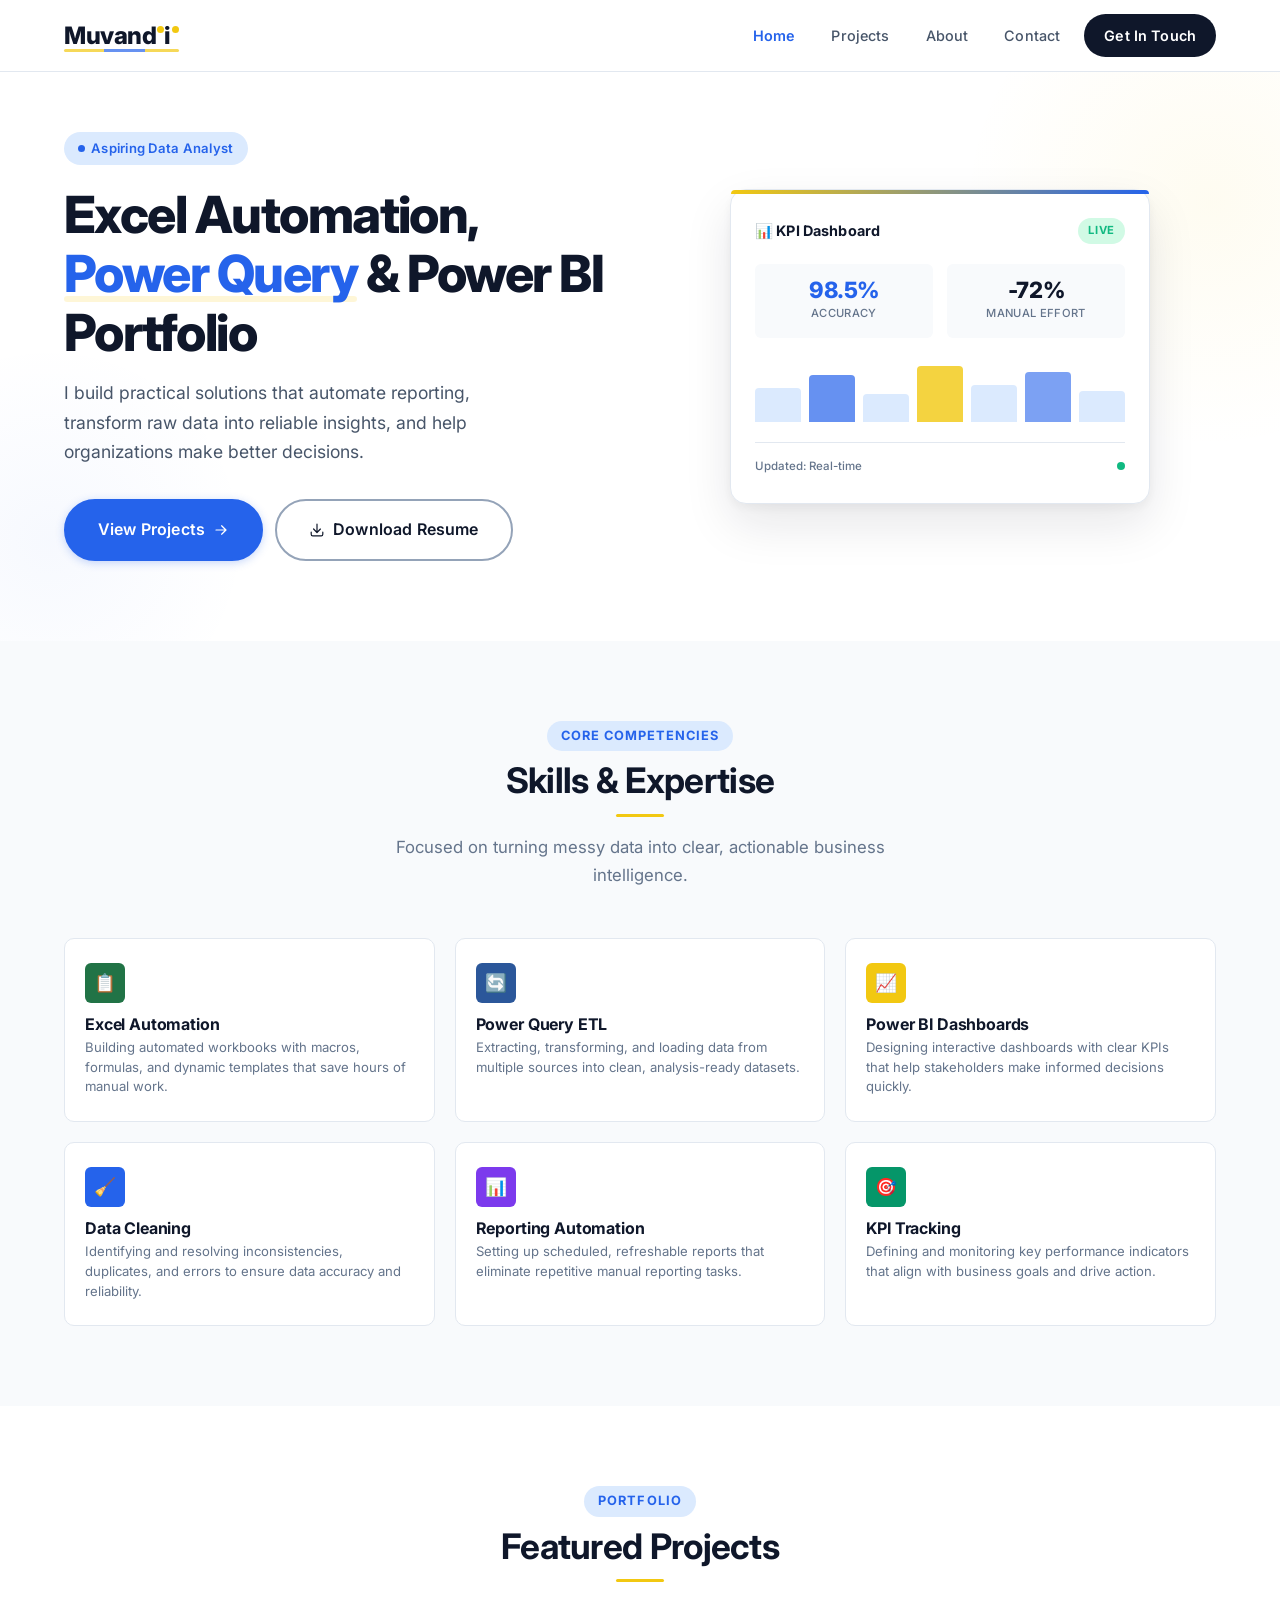
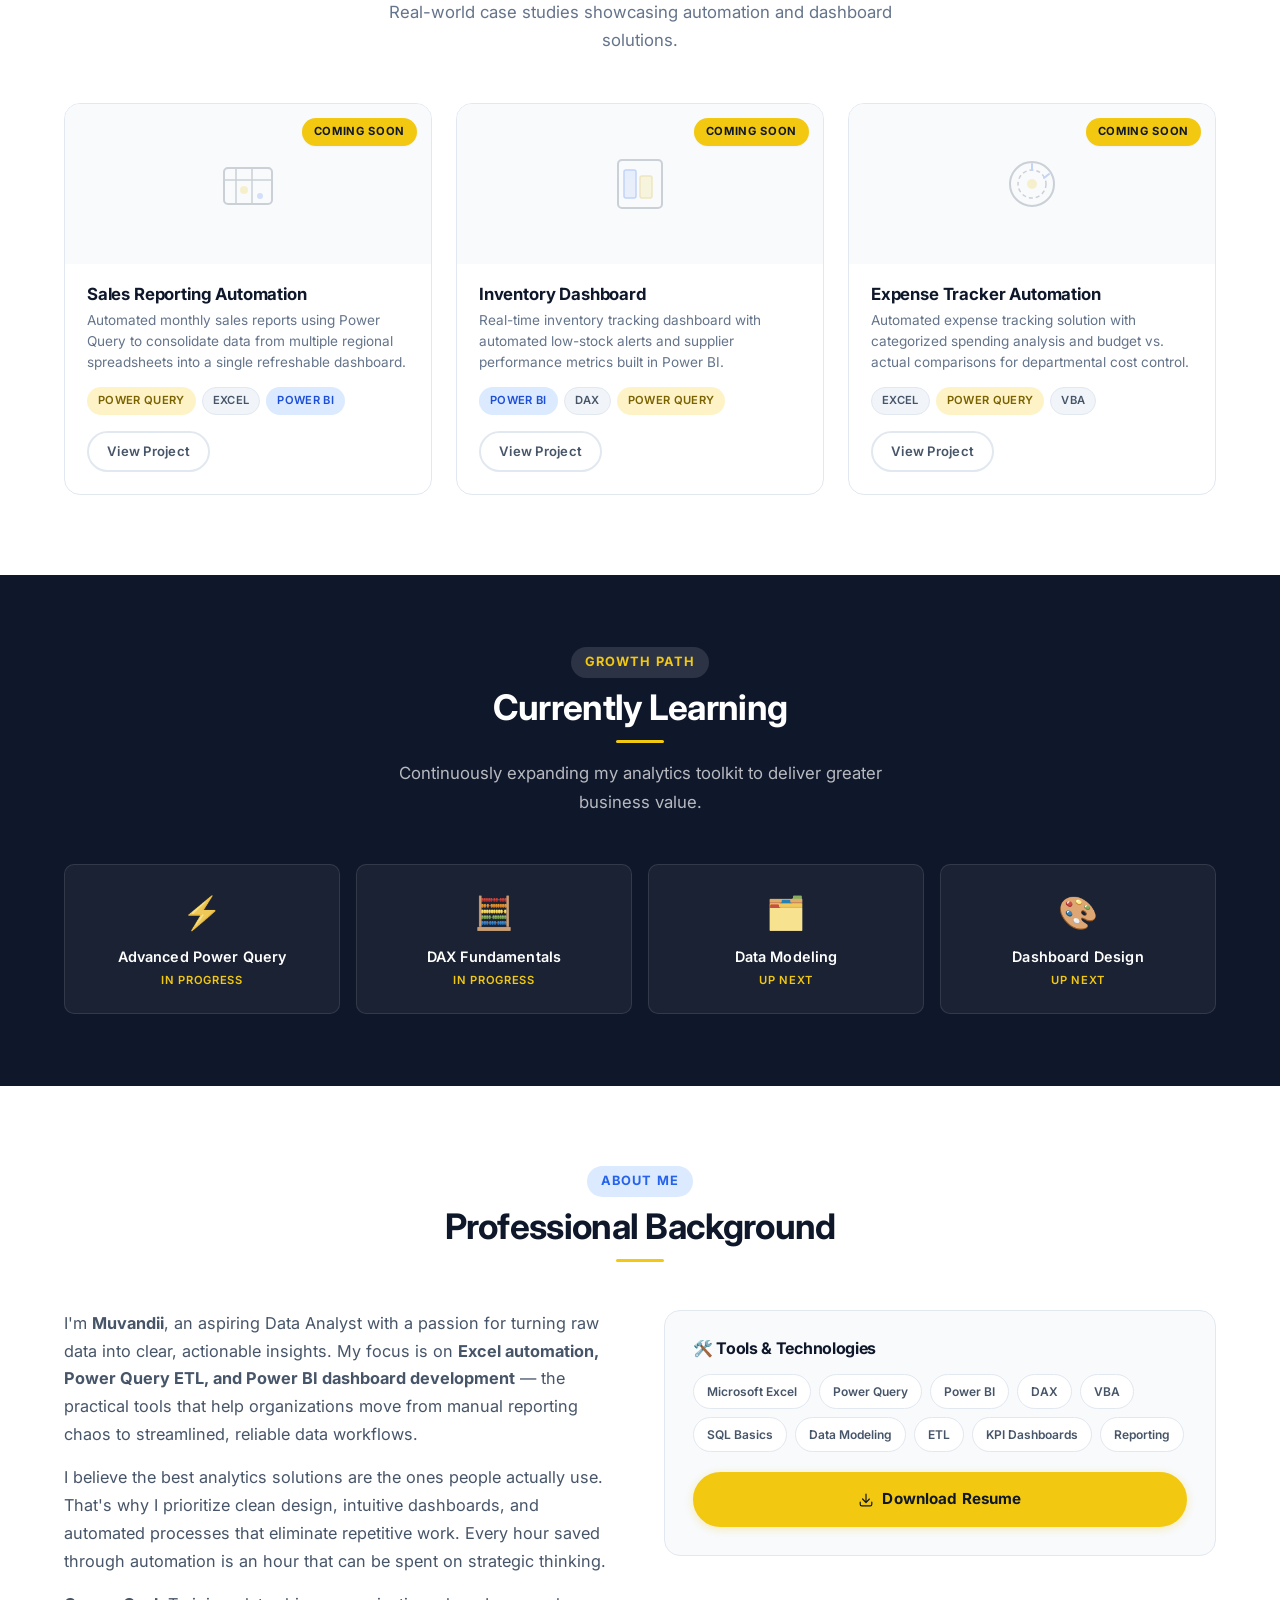
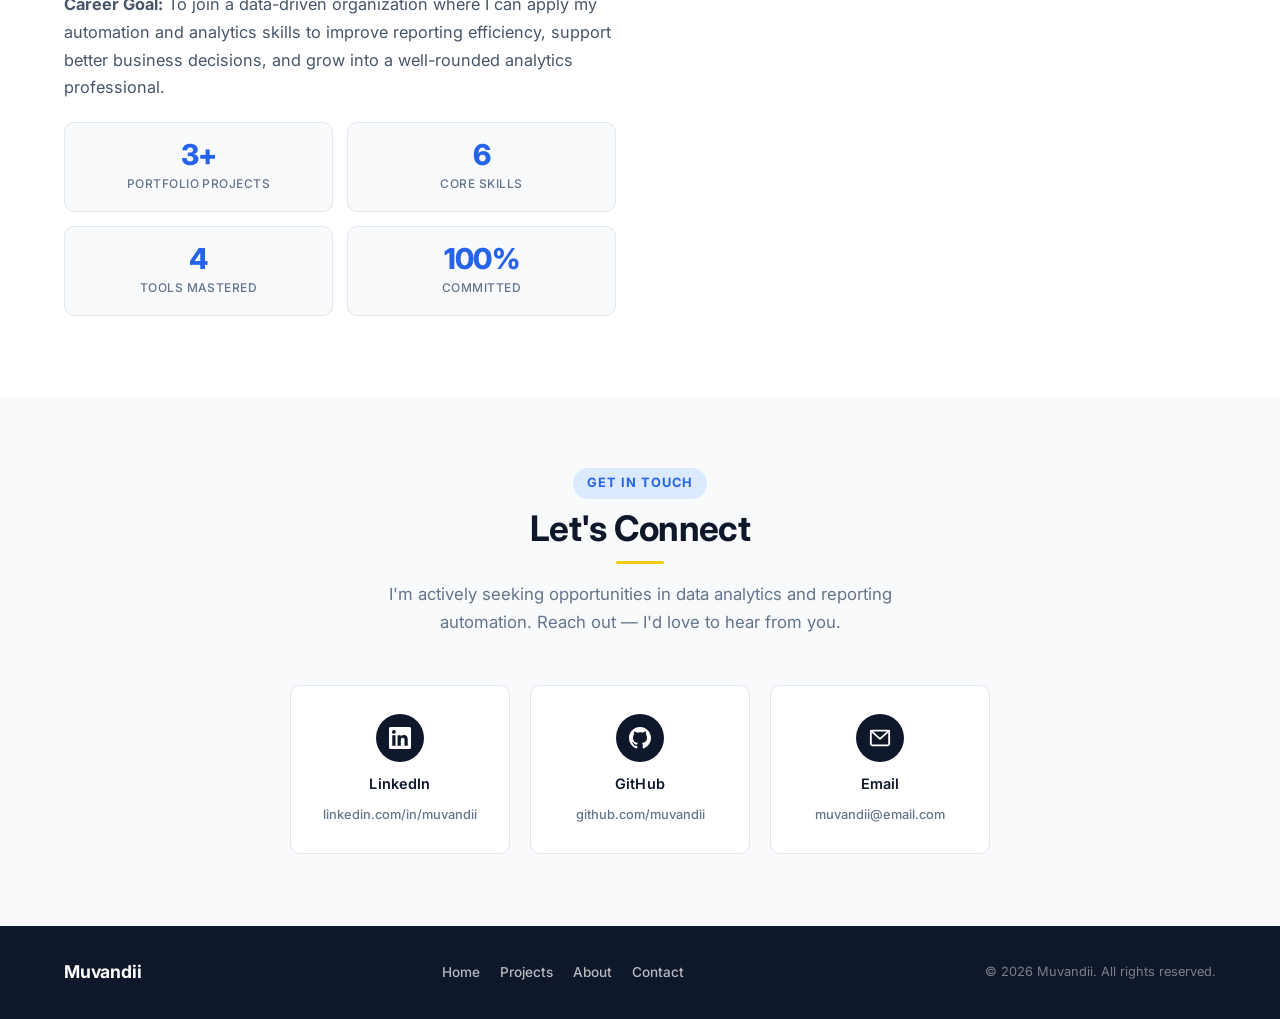
==== index.html @ 76c44e4d "first push" ====
<!DOCTYPE html>
<html lang="en">
<head>
    <meta charset="UTF-8">
    <meta name="viewport" content="width=device-width, initial-scale=1.0">
    <meta name="description" content="Muvandii — Data Analyst portfolio specializing in Excel Automation, Power Query ETL, and Power BI dashboards. Practical reporting and analytics solutions for business impact.">
    <meta name="keywords" content="Data Analyst, Excel Automation, Power Query, Power BI, Portfolio, Reporting Automation, ETL, Dashboards, Muvandii">
    <meta name="author" content="Muvandii">
    <meta name="robots" content="index, follow">
    <meta property="og:title" content="Muvandii — Data Analyst Portfolio">
    <meta property="og:description" content="Excel Automation, Power Query & Power BI portfolio. Practical solutions for reporting and data-driven decisions.">
    <meta property="og:type" content="website">
    <meta property="og:url" content="https://muvandii.github.io">
    <meta name="twitter:card" content="summary_large_image">
    <meta name="twitter:title" content="Muvandii — Data Analyst Portfolio">
    <meta name="twitter:description" content="Excel Automation, Power Query & Power BI portfolio. Practical solutions for reporting and data-driven decisions.">
    <title>Muvandii — Data Analyst Portfolio | Excel • Power Query • Power BI</title>

    <!-- Google Fonts: Inter -->
    <link rel="preconnect" href="https://fonts.googleapis.com">
    <link rel="preconnect" href="https://fonts.gstatic.com" crossorigin>
    <link href="https://fonts.googleapis.com/css2?family=Inter:wght@300;400;500;600;700;800;900&display=swap" rel="stylesheet">

    <style>
        /* ============================
             CSS CUSTOM PROPERTIES
             ============================ */
        :root {
            --color-navy: #0F172A;
            --color-navy-light: #1E293B;
            --color-navy-lighter: #334155;
            --color-gold: #F2C811;
            --color-gold-dark: #D4A90D;
            --color-gold-light: #FEF3C7;
            --color-blue: #2563EB;
            --color-blue-dark: #1D4ED8;
            --color-blue-light: #DBEAFE;
            --color-slate: #475569;
            --color-slate-light: #64748B;
            --color-slate-lighter: #94A3B8;
            --color-light-gray: #F8FAFC;
            --color-light-gray-border: #E2E8F0;
            --color-white: #FFFFFF;
            --color-off-white: #F1F5F9;
            --color-text-primary: #0F172A;
            --color-text-secondary: #475569;
            --color-text-tertiary: #64748B;
            --color-success: #10B981;
            --color-success-light: #D1FAE5;

            --font-primary: 'Inter', -apple-system, BlinkMacSystemFont, 'Segoe UI', Roboto, Oxygen, Ubuntu, sans-serif;
            --font-mono: 'SF Mono', 'Fira Code', 'Fira Mono', 'Roboto Mono', 'Consolas', monospace;

            --shadow-sm: 0 1px 2px rgba(15, 23, 42, 0.04);
            --shadow-md: 0 4px 12px rgba(15, 23, 42, 0.06), 0 1px 3px rgba(15, 23, 42, 0.04);
            --shadow-lg: 0 12px 32px rgba(15, 23, 42, 0.08), 0 2px 6px rgba(15, 23, 42, 0.03);
            --shadow-xl: 0 20px 48px rgba(15, 23, 42, 0.1), 0 4px 12px rgba(15, 23, 42, 0.05);

            --radius-sm: 6px;
            --radius-md: 10px;
            --radius-lg: 16px;
            --radius-xl: 20px;
            --radius-full: 9999px;

            --transition-fast: 150ms cubic-bezier(0.4, 0, 0.2, 1);
            --transition-smooth: 250ms cubic-bezier(0.4, 0, 0.2, 1);
            --transition-bounce: 350ms cubic-bezier(0.34, 1.56, 0.64, 1);

            --max-width: 1200px;
            --max-width-narrow: 900px;
            --nav-height: 72px;
        }

        /* ============================
             RESET & BASE
             ============================ */
        *,
        *::before,
        *::after {
            box-sizing: border-box;
            margin: 0;
            padding: 0;
        }

        html {
            scroll-behavior: smooth;
            -webkit-text-size-adjust: 100%;
            font-size: 16px;
            scroll-padding-top: var(--nav-height);
        }

        body {
            font-family: var(--font-primary);
            font-weight: 400;
            line-height: 1.6;
            color: var(--color-text-primary);
            background-color: var(--color-white);
            -webkit-font-smoothing: antialiased;
            -moz-osx-font-smoothing: grayscale;
            overflow-x: hidden;
            min-height: 100vh;
        }

        /* Skip link for accessibility */
        .skip-link {
            position: absolute;
            top: -100px;
            left: 16px;
            background: var(--color-navy);
            color: var(--color-white);
            padding: 10px 18px;
            border-radius: var(--radius-sm);
            z-index: 10000;
            font-weight: 600;
            font-size: 0.9rem;
            text-decoration: none;
            transition: top var(--transition-fast);
            letter-spacing: 0.01em;
        }

        .skip-link:focus {
            top: 12px;
            outline: 3px solid var(--color-gold);
            outline-offset: 3px;
        }

        /* ============================
             TYPOGRAPHY
             ============================ */
        h1,
        h2,
        h3,
        h4,
        h5,
        h6 {
            font-weight: 700;
            line-height: 1.2;
            color: var(--color-navy);
            letter-spacing: -0.02em;
        }

        h1 {
            font-size: clamp(2rem, 5vw, 3.2rem);
            font-weight: 800;
            letter-spacing: -0.03em;
        }
        h2 {
            font-size: clamp(1.5rem, 3.5vw, 2.2rem);
            font-weight: 700;
            letter-spacing: -0.02em;
        }
        h3 {
            font-size: clamp(1.15rem, 2.2vw, 1.5rem);
            font-weight: 600;
            letter-spacing: -0.01em;
        }
        h4 {
            font-size: 1.05rem;
            font-weight: 600;
        }

        p {
            color: var(--color-text-secondary);
            font-size: 1rem;
            line-height: 1.7;
            max-width: 65ch;
        }

        a {
            color: var(--color-blue);
            text-decoration: none;
            transition: color var(--transition-fast);
            font-weight: 500;
        }

        a:hover {
            color: var(--color-blue-dark);
        }

        a:focus-visible {
            outline: 2px solid var(--color-blue);
            outline-offset: 3px;
            border-radius: 3px;
        }

        ul {
            list-style: none;
            padding: 0;
        }

        img {
            max-width: 100%;
            height: auto;
            display: block;
        }

        /* ============================
             UTILITY CLASSES
             ============================ */
        .container {
            width: 100%;
            max-width: var(--max-width);
            margin: 0 auto;
            padding: 0 24px;
        }

        .container--narrow {
            max-width: var(--max-width-narrow);
        }

        .section {
            padding: 80px 0;
        }

        .section__header {
            text-align: center;
            margin-bottom: 48px;
        }

        .section__label {
            display: inline-block;
            font-size: 0.8rem;
            font-weight: 700;
            text-transform: uppercase;
            letter-spacing: 0.08em;
            color: var(--color-blue);
            margin-bottom: 8px;
            background: var(--color-blue-light);
            padding: 5px 14px;
            border-radius: var(--radius-full);
        }

        .section__title {
            margin-bottom: 12px;
        }

        .section__subtitle {
            color: var(--color-text-tertiary);
            font-size: 1.05rem;
            max-width: 550px;
            margin: 0 auto;
        }

        .divider {
            width: 48px;
            height: 3px;
            background: var(--color-gold);
            border-radius: var(--radius-full);
            margin: 0 auto 16px;
        }

        .divider--left {
            margin: 0 0 16px;
        }

        /* ============================
             BUTTONS
             ============================ */
        .btn {
            display: inline-flex;
            align-items: center;
            gap: 8px;
            padding: 13px 26px;
            font-family: var(--font-primary);
            font-size: 0.95rem;
            font-weight: 600;
            border-radius: var(--radius-full);
            cursor: pointer;
            transition: all var(--transition-smooth);
            text-decoration: none;
            letter-spacing: 0.01em;
            white-space: nowrap;
            border: 2px solid transparent;
            position: relative;
            overflow: hidden;
        }

        .btn--primary {
            background: var(--color-blue);
            color: var(--color-white);
            border-color: var(--color-blue);
            box-shadow: 0 2px 8px rgba(37, 99, 235, 0.25);
        }

        .btn--primary:hover {
            background: var(--color-blue-dark);
            border-color: var(--color-blue-dark);
            color: var(--color-white);
            box-shadow: 0 6px 20px rgba(37, 99, 235, 0.35);
            transform: translateY(-1px);
        }

        .btn--secondary {
            background: transparent;
            color: var(--color-navy);
            border-color: var(--color-slate-lighter);
        }

        .btn--secondary:hover {
            border-color: var(--color-navy);
            color: var(--color-navy);
            background: var(--color-light-gray);
            transform: translateY(-1px);
        }

        .btn--gold {
            background: var(--color-gold);
            color: var(--color-navy);
            border-color: var(--color-gold);
            font-weight: 700;
            box-shadow: 0 2px 8px rgba(242, 200, 17, 0.3);
        }

        .btn--gold:hover {
            background: var(--color-gold-dark);
            border-color: var(--color-gold-dark);
            color: var(--color-navy);
            box-shadow: 0 6px 20px rgba(242, 200, 17, 0.45);
            transform: translateY(-1px);
        }

        .btn--sm {
            padding: 9px 18px;
            font-size: 0.85rem;
        }

        .btn--lg {
            padding: 16px 32px;
            font-size: 1rem;
        }

        .btn__icon {
            width: 16px;
            height: 16px;
            flex-shrink: 0;
        }

        /* ============================
             HEADER / NAVIGATION
             ============================ */
        .header {
            position: sticky;
            top: 0;
            z-index: 1000;
            background: rgba(255, 255, 255, 0.92);
            backdrop-filter: blur(16px);
            -webkit-backdrop-filter: blur(16px);
            border-bottom: 1px solid var(--color-light-gray-border);
            height: var(--nav-height);
            transition: box-shadow var(--transition-smooth);
        }

        .header--scrolled {
            box-shadow: var(--shadow-md);
        }

        .header__inner {
            display: flex;
            align-items: center;
            justify-content: space-between;
            height: 100%;
            max-width: var(--max-width);
            margin: 0 auto;
            padding: 0 24px;
        }

        /* Logo */
        .logo {
            display: flex;
            align-items: center;
            gap: 10px;
            text-decoration: none;
            flex-shrink: 0;
            position: relative;
        }

        .logo__text {
            font-family: var(--font-primary);
            font-weight: 800;
            font-size: 1.5rem;
            letter-spacing: -0.02em;
            color: var(--color-navy);
            position: relative;
            display: inline-block;
            line-height: 1;
            transition: color var(--transition-fast);
        }

        .logo__accent-dot {
            display: inline-block;
            width: 7px;
            height: 7px;
            background: var(--color-gold);
            border-radius: 50%;
            position: relative;
            top: -0.45em;
            margin-left: 1px;
            animation: logoDotPulse 3s ease-in-out infinite;
        }

        .logo__accent-dot:nth-child(2) {
            animation-delay: 0.6s;
        }

        @keyframes logoDotPulse {
            0%,
            100% {
                transform: scale(1);
                opacity: 0.85;
            }
            50% {
                transform: scale(1.5);
                opacity: 1;
            }
        }

        .logo__underline {
            position: absolute;
            bottom: -4px;
            left: 0;
            width: 100%;
            height: 2.5px;
            background: linear-gradient(90deg, var(--color-gold) 0%, var(--color-gold) 35%, var(--color-blue) 35%, var(--color-blue) 70%, var(--color-gold) 70%, var(--color-gold) 100%);
            border-radius: var(--radius-full);
            opacity: 0.7;
        }

        .logo:hover .logo__text {
            color: var(--color-navy-light);
        }

        .logo:hover .logo__underline {
            opacity: 1;
        }

        /* Navigation */
        .nav__list {
            display: flex;
            align-items: center;
            gap: 4px;
        }

        .nav__link {
            display: inline-block;
            padding: 8px 16px;
            font-weight: 500;
            font-size: 0.9rem;
            color: var(--color-text-secondary);
            text-decoration: none;
            border-radius: var(--radius-full);
            transition: all var(--transition-fast);
            letter-spacing: 0.01em;
            position: relative;
        }

        .nav__link:hover {
            color: var(--color-navy);
            background: var(--color-off-white);
        }

        .nav__link--active {
            color: var(--color-blue);
            font-weight: 600;
        }

        .nav__link--cta {
            background: var(--color-navy);
            color: var(--color-white) !important;
            padding: 10px 20px;
            font-weight: 600;
            margin-left: 4px;
        }

        .nav__link--cta:hover {
            background: var(--color-navy-light);
            color: var(--color-white) !important;
        }

        /* Hamburger */
        .nav__toggle {
            display: none;
            background: none;
            border: none;
            cursor: pointer;
            padding: 8px;
            z-index: 1001;
            border-radius: var(--radius-sm);
            transition: background var(--transition-fast);
        }

        .nav__toggle:hover {
            background: var(--color-off-white);
        }

        .nav__toggle:focus-visible {
            outline: 2px solid var(--color-blue);
            outline-offset: 3px;
        }

        .nav__toggle-bar {
            display: block;
            width: 24px;
            height: 2.5px;
            background: var(--color-navy);
            border-radius: 4px;
            transition: all var(--transition-smooth);
            margin: 5px 0;
        }

        .nav__toggle--open .nav__toggle-bar:nth-child(1) {
            transform: translateY(7.5px) rotate(45deg);
        }
        .nav__toggle--open .nav__toggle-bar:nth-child(2) {
            opacity: 0;
            transform: scaleX(0);
        }
        .nav__toggle--open .nav__toggle-bar:nth-child(3) {
            transform: translateY(-7.5px) rotate(-45deg);
        }

        /* ============================
             HERO SECTION
             ============================ */
        .hero {
            padding: 60px 0 80px;
            background: var(--color-white);
            position: relative;
            overflow: hidden;
        }

        .hero::before {
            content: '';
            position: absolute;
            top: -120px;
            right: -180px;
            width: 500px;
            height: 500px;
            background: radial-gradient(circle, rgba(242, 200, 17, 0.06) 0%, transparent 70%);
            border-radius: 50%;
            pointer-events: none;
        }

        .hero::after {
            content: '';
            position: absolute;
            bottom: -100px;
            left: -150px;
            width: 400px;
            height: 400px;
            background: radial-gradient(circle, rgba(37, 99, 235, 0.04) 0%, transparent 70%);
            border-radius: 50%;
            pointer-events: none;
        }

        .hero__inner {
            display: grid;
            grid-template-columns: 1fr 1fr;
            gap: 48px;
            align-items: center;
            position: relative;
            z-index: 1;
        }

        .hero__content {
            max-width: 580px;
        }

        .hero__badge {
            display: inline-flex;
            align-items: center;
            gap: 6px;
            background: var(--color-blue-light);
            color: var(--color-blue);
            font-weight: 600;
            font-size: 0.82rem;
            padding: 6px 14px;
            border-radius: var(--radius-full);
            margin-bottom: 20px;
            letter-spacing: 0.02em;
        }

        .hero__badge-dot {
            width: 7px;
            height: 7px;
            background: var(--color-blue);
            border-radius: 50%;
            animation: logoDotPulse 2.5s ease-in-out infinite;
        }

        .hero__title {
            margin-bottom: 16px;
            color: var(--color-navy);
            font-size: clamp(2rem, 5vw, 3.2rem);
            line-height: 1.15;
        }

        .hero__title-accent {
            color: var(--color-blue);
            position: relative;
        }

        .hero__title-accent::after {
            content: '';
            position: absolute;
            bottom: 2px;
            left: 0;
            width: 100%;
            height: 6px;
            background: var(--color-gold-light);
            border-radius: 3px;
            z-index: -1;
            opacity: 0.7;
        }

        .hero__subtitle {
            font-size: 1.1rem;
            color: var(--color-text-secondary);
            margin-bottom: 32px;
            line-height: 1.7;
            max-width: 480px;
        }

        .hero__actions {
            display: flex;
            flex-wrap: wrap;
            gap: 12px;
        }

        /* Hero visual */
        .hero__visual {
            display: flex;
            align-items: center;
            justify-content: center;
            position: relative;
        }

        .hero__dashboard-card {
            background: var(--color-white);
            border: 1px solid var(--color-light-gray-border);
            border-radius: var(--radius-lg);
            padding: 28px 24px;
            box-shadow: var(--shadow-xl);
            width: 100%;
            max-width: 420px;
            position: relative;
        }

        .hero__dashboard-card::before {
            content: '';
            position: absolute;
            top: 0;
            left: 0;
            right: 0;
            height: 4px;
            background: linear-gradient(90deg, var(--color-gold), var(--color-blue));
            border-radius: var(--radius-lg) var(--radius-lg) 0 0;
        }

        .dashboard-card__header {
            display: flex;
            justify-content: space-between;
            align-items: center;
            margin-bottom: 20px;
        }

        .dashboard-card__title {
            font-weight: 700;
            font-size: 0.9rem;
            color: var(--color-navy);
            letter-spacing: 0.01em;
        }

        .dashboard-card__badge {
            font-size: 0.7rem;
            font-weight: 700;
            text-transform: uppercase;
            letter-spacing: 0.06em;
            background: var(--color-success-light);
            color: var(--color-success);
            padding: 4px 10px;
            border-radius: var(--radius-full);
        }

        .dashboard-card__kpis {
            display: grid;
            grid-template-columns: 1fr 1fr;
            gap: 14px;
            margin-bottom: 18px;
        }

        .kpi-mini {
            background: var(--color-light-gray);
            border-radius: var(--radius-sm);
            padding: 14px;
            text-align: center;
            border: 1px solid transparent;
            transition: border-color var(--transition-fast);
        }

        .kpi-mini:hover {
            border-color: var(--color-light-gray-border);
        }

        .kpi-mini__value {
            font-size: 1.4rem;
            font-weight: 800;
            color: var(--color-navy);
            letter-spacing: -0.02em;
            line-height: 1;
        }
        .kpi-mini__label {
            font-size: 0.7rem;
            color: var(--color-text-tertiary);
            font-weight: 500;
            margin-top: 4px;
            letter-spacing: 0.03em;
            text-transform: uppercase;
        }
        .kpi-mini--highlight .kpi-mini__value {
            color: var(--color-blue);
        }

        .dashboard-card__chart-placeholder {
            display: flex;
            align-items: flex-end;
            gap: 8px;
            height: 70px;
            padding: 4px 0;
        }

        .mini-bar {
            flex: 1;
            background: var(--color-blue-light);
            border-radius: 4px 4px 0 0;
            transition: all var(--transition-smooth);
            position: relative;
            min-width: 12px;
        }

        .mini-bar:nth-child(1) {
            height: 55%;
        }
        .mini-bar:nth-child(2) {
            height: 75%;
            background: var(--color-blue);
            opacity: 0.7;
        }
        .mini-bar:nth-child(3) {
            height: 45%;
        }
        .mini-bar:nth-child(4) {
            height: 90%;
            background: var(--color-gold);
            opacity: 0.8;
        }
        .mini-bar:nth-child(5) {
            height: 60%;
        }
        .mini-bar:nth-child(6) {
            height: 80%;
            background: var(--color-blue);
            opacity: 0.6;
        }
        .mini-bar:nth-child(7) {
            height: 50%;
        }

        .dashboard-card__footer {
            display: flex;
            justify-content: space-between;
            align-items: center;
            margin-top: 16px;
            padding-top: 14px;
            border-top: 1px solid var(--color-light-gray-border);
        }

        .dashboard-card__updated {
            font-size: 0.72rem;
            color: var(--color-text-tertiary);
            font-weight: 500;
        }

        .dashboard-card__dot {
            width: 8px;
            height: 8px;
            background: var(--color-success);
            border-radius: 50%;
            animation: logoDotPulse 3s ease-in-out infinite;
        }

        /* ============================
             SKILLS SECTION
             ============================ */
        .skills {
            background: var(--color-light-gray);
            padding: 80px 0;
        }

        .skills__grid {
            display: grid;
            grid-template-columns: repeat(3, 1fr);
            gap: 20px;
        }

        .skill-card {
            background: var(--color-white);
            border: 1px solid var(--color-light-gray-border);
            border-radius: var(--radius-md);
            padding: 24px 20px;
            transition: all var(--transition-smooth);
            position: relative;
            overflow: hidden;
            cursor: default;
        }

        .skill-card::before {
            content: '';
            position: absolute;
            top: 0;
            left: 0;
            width: 3px;
            height: 100%;
            background: var(--color-gold);
            border-radius: 0 3px 3px 0;
            transform: scaleY(0);
            transform-origin: top;
            transition: transform var(--transition-smooth);
        }

        .skill-card:hover {
            box-shadow: var(--shadow-lg);
            border-color: transparent;
            transform: translateY(-2px);
        }

        .skill-card:hover::before {
            transform: scaleY(1);
        }

        .skill-card__icon {
            width: 40px;
            height: 40px;
            border-radius: var(--radius-sm);
            display: flex;
            align-items: center;
            justify-content: center;
            margin-bottom: 12px;
            font-weight: 700;
            font-size: 1.1rem;
            color: var(--color-white);
            flex-shrink: 0;
        }

        .skill-card__icon--excel {
            background: #217346;
        }
        .skill-card__icon--powerquery {
            background: #2B579A;
        }
        .skill-card__icon--powerbi {
            background: #F2C811;
            color: #0F172A;
        }
        .skill-card__icon--cleaning {
            background: #2563EB;
        }
        .skill-card__icon--reporting {
            background: #7C3AED;
        }
        .skill-card__icon--kpi {
            background: #059669;
        }

        .skill-card__title {
            font-weight: 700;
            font-size: 1rem;
            color: var(--color-navy);
            margin-bottom: 4px;
            letter-spacing: -0.01em;
        }

        .skill-card__desc {
            font-size: 0.82rem;
            color: var(--color-text-tertiary);
            line-height: 1.5;
        }

        /* ============================
             PROJECTS SECTION
             ============================ */
        .projects {
            padding: 80px 0;
            background: var(--color-white);
        }

        .projects__grid {
            display: grid;
            grid-template-columns: repeat(3, 1fr);
            gap: 24px;
        }

        .project-card {
            background: var(--color-white);
            border: 1px solid var(--color-light-gray-border);
            border-radius: var(--radius-lg);
            overflow: hidden;
            transition: all var(--transition-smooth);
            display: flex;
            flex-direction: column;
            position: relative;
        }

        .project-card:hover {
            box-shadow: var(--shadow-lg);
            border-color: transparent;
            transform: translateY(-3px);
        }

        .project-card__image-area {
            background: var(--color-light-gray);
            height: 160px;
            display: flex;
            align-items: center;
            justify-content: center;
            position: relative;
            overflow: hidden;
        }

        .project-card__placeholder-icon {
            opacity: 0.25;
            transition: opacity var(--transition-smooth);
        }

        .project-card:hover .project-card__placeholder-icon {
            opacity: 0.4;
        }

        .project-card__coming-soon-badge {
            position: absolute;
            top: 14px;
            right: 14px;
            background: var(--color-gold);
            color: var(--color-navy);
            font-weight: 700;
            font-size: 0.7rem;
            text-transform: uppercase;
            letter-spacing: 0.06em;
            padding: 5px 12px;
            border-radius: var(--radius-full);
            box-shadow: var(--shadow-sm);
        }

        .project-card__body {
            padding: 20px 22px 22px;
            flex: 1;
            display: flex;
            flex-direction: column;
        }

        .project-card__title {
            font-weight: 700;
            font-size: 1.05rem;
            color: var(--color-navy);
            margin-bottom: 6px;
            letter-spacing: -0.01em;
        }

        .project-card__summary {
            font-size: 0.85rem;
            color: var(--color-text-tertiary);
            line-height: 1.55;
            margin-bottom: 14px;
            flex: 1;
        }

        .project-card__tools {
            display: flex;
            flex-wrap: wrap;
            gap: 6px;
            margin-bottom: 16px;
        }

        .tool-tag {
            display: inline-block;
            font-size: 0.7rem;
            font-weight: 600;
            letter-spacing: 0.03em;
            text-transform: uppercase;
            padding: 4px 10px;
            border-radius: var(--radius-full);
            background: var(--color-off-white);
            color: var(--color-text-secondary);
            border: 1px solid var(--color-light-gray-border);
        }

        .tool-tag--gold {
            background: var(--color-gold-light);
            color: #7A6200;
            border-color: transparent;
        }

        .tool-tag--blue {
            background: var(--color-blue-light);
            color: var(--color-blue-dark);
            border-color: transparent;
        }

        .project-card__btn {
            align-self: flex-start;
            font-size: 0.82rem;
            font-weight: 600;
            padding: 8px 18px;
            border-radius: var(--radius-full);
            background: transparent;
            border: 2px solid var(--color-light-gray-border);
            color: var(--color-text-secondary);
            cursor: pointer;
            transition: all var(--transition-fast);
            text-decoration: none;
            font-family: var(--font-primary);
            letter-spacing: 0.02em;
        }

        .project-card__btn:hover {
            border-color: var(--color-blue);
            color: var(--color-blue);
            background: var(--color-blue-light);
        }

        /* ============================
             LEARNING JOURNEY SECTION
             ============================ */
        .learning {
            background: var(--color-navy);
            padding: 72px 0;
            color: var(--color-white);
        }

        .learning .section__label {
            background: rgba(255, 255, 255, 0.12);
            color: var(--color-gold);
        }

        .learning .section__title {
            color: var(--color-white);
        }
        .learning .section__subtitle {
            color: rgba(255, 255, 255, 0.7);
        }
        .learning .divider {
            background: var(--color-gold);
        }

        .learning__grid {
            display: grid;
            grid-template-columns: repeat(4, 1fr);
            gap: 16px;
            margin-top: 32px;
        }

        .learning-card {
            background: rgba(255, 255, 255, 0.05);
            border: 1px solid rgba(255, 255, 255, 0.1);
            border-radius: var(--radius-md);
            padding: 22px 18px;
            text-align: center;
            transition: all var(--transition-smooth);
            cursor: default;
        }

        .learning-card:hover {
            background: rgba(255, 255, 255, 0.09);
            border-color: rgba(255, 255, 255, 0.25);
            transform: translateY(-2px);
        }

        .learning-card__icon {
            font-size: 2rem;
            margin-bottom: 10px;
            display: block;
            filter: grayscale(0.3);
            transition: filter var(--transition-smooth);
        }
        .learning-card:hover .learning-card__icon {
            filter: grayscale(0);
        }

        .learning-card__title {
            font-weight: 600;
            font-size: 0.9rem;
            color: var(--color-white);
            letter-spacing: 0.01em;
        }

        .learning-card__status {
            font-size: 0.7rem;
            color: var(--color-gold);
            font-weight: 600;
            text-transform: uppercase;
            letter-spacing: 0.06em;
            margin-top: 6px;
        }

        /* ============================
             ABOUT SECTION
             ============================ */
        .about {
            padding: 80px 0;
            background: var(--color-white);
        }

        .about__inner {
            display: grid;
            grid-template-columns: 1fr 1fr;
            gap: 48px;
            align-items: start;
        }

        .about__bio p {
            margin-bottom: 16px;
            font-size: 1.02rem;
        }

        .about__bio p:last-child {
            margin-bottom: 0;
        }

        .about__highlights {
            display: grid;
            grid-template-columns: 1fr 1fr;
            gap: 14px;
            margin-top: 20px;
        }

        .highlight-stat {
            background: var(--color-light-gray);
            border-radius: var(--radius-md);
            padding: 18px 16px;
            text-align: center;
            border: 1px solid var(--color-light-gray-border);
            transition: all var(--transition-smooth);
        }

        .highlight-stat:hover {
            border-color: var(--color-slate-lighter);
            box-shadow: var(--shadow-sm);
        }

        .highlight-stat__number {
            font-size: 1.8rem;
            font-weight: 800;
            color: var(--color-blue);
            letter-spacing: -0.02em;
            line-height: 1;
        }
        .highlight-stat__label {
            font-size: 0.75rem;
            color: var(--color-text-tertiary);
            font-weight: 500;
            margin-top: 4px;
            text-transform: uppercase;
            letter-spacing: 0.04em;
        }

        .about__sidebar {
            background: var(--color-light-gray);
            border-radius: var(--radius-lg);
            padding: 28px;
            border: 1px solid var(--color-light-gray-border);
            position: sticky;
            top: calc(var(--nav-height) + 24px);
        }

        .about__sidebar-title {
            font-weight: 700;
            font-size: 1rem;
            margin-bottom: 16px;
            color: var(--color-navy);
        }

        .about__tool-list {
            display: flex;
            flex-wrap: wrap;
            gap: 8px;
            margin-bottom: 20px;
        }

        .about__tool-tag {
            display: inline-block;
            font-size: 0.75rem;
            font-weight: 600;
            padding: 7px 13px;
            background: var(--color-white);
            border: 1px solid var(--color-light-gray-border);
            border-radius: var(--radius-full);
            color: var(--color-text-secondary);
            transition: all var(--transition-fast);
        }

        .about__tool-tag:hover {
            border-color: var(--color-blue);
            color: var(--color-blue);
            background: var(--color-blue-light);
        }

        .about__resume-btn {
            width: 100%;
            justify-content: center;
            text-align: center;
        }

        /* ============================
             CONTACT SECTION
             ============================ */
        .contact {
            padding: 72px 0;
            background: var(--color-light-gray);
            text-align: center;
        }

        .contact__cards {
            display: grid;
            grid-template-columns: repeat(3, 1fr);
            gap: 20px;
            margin-top: 36px;
            max-width: 700px;
            margin-left: auto;
            margin-right: auto;
        }

        .contact-card {
            background: var(--color-white);
            border: 1px solid var(--color-light-gray-border);
            border-radius: var(--radius-md);
            padding: 28px 20px;
            text-decoration: none;
            transition: all var(--transition-smooth);
            display: flex;
            flex-direction: column;
            align-items: center;
            gap: 10px;
            color: var(--color-text-primary);
        }

        .contact-card:hover {
            box-shadow: var(--shadow-lg);
            border-color: transparent;
            transform: translateY(-3px);
            color: var(--color-navy);
        }

        .contact-card__icon {
            width: 48px;
            height: 48px;
            border-radius: 50%;
            display: flex;
            align-items: center;
            justify-content: center;
            background: var(--color-navy);
            color: var(--color-white);
            transition: all var(--transition-smooth);
            flex-shrink: 0;
        }

        .contact-card--linkedin:hover .contact-card__icon {
            background: #0A66C2;
        }
        .contact-card--github:hover .contact-card__icon {
            background: #24292E;
        }
        .contact-card--email:hover .contact-card__icon {
            background: var(--color-blue);
        }

        .contact-card__label {
            font-weight: 600;
            font-size: 0.9rem;
            letter-spacing: 0.01em;
        }

        .contact-card__value {
            font-size: 0.8rem;
            color: var(--color-text-tertiary);
            word-break: break-all;
        }

        /* ============================
             FOOTER
             ============================ */
        .footer {
            background: var(--color-navy);
            color: rgba(255, 255, 255, 0.7);
            padding: 32px 0;
            font-size: 0.85rem;
        }

        .footer__inner {
            display: flex;
            align-items: center;
            justify-content: space-between;
            flex-wrap: wrap;
            gap: 16px;
            max-width: var(--max-width);
            margin: 0 auto;
            padding: 0 24px;
        }

        .footer__logo-text {
            font-weight: 700;
            font-size: 1.1rem;
            color: var(--color-white);
            letter-spacing: -0.01em;
        }

        .footer__links {
            display: flex;
            gap: 20px;
            align-items: center;
        }

        .footer__link {
            color: rgba(255, 255, 255, 0.7);
            text-decoration: none;
            font-weight: 500;
            transition: color var(--transition-fast);
            font-size: 0.85rem;
        }

        .footer__link:hover {
            color: var(--color-gold);
        }

        .footer__copyright {
            color: rgba(255, 255, 255, 0.45);
            font-size: 0.8rem;
        }

        /* ============================
             BACK TO TOP
             ============================ */
        .back-to-top {
            position: fixed;
            bottom: 28px;
            right: 28px;
            width: 44px;
            height: 44px;
            border-radius: 50%;
            background: var(--color-navy);
            color: var(--color-white);
            border: none;
            cursor: pointer;
            display: flex;
            align-items: center;
            justify-content: center;
            box-shadow: var(--shadow-lg);
            opacity: 0;
            transform: translateY(20px);
            pointer-events: none;
            transition: all var(--transition-smooth);
            z-index: 999;
            font-size: 1.2rem;
        }

        .back-to-top--visible {
            opacity: 1;
            transform: translateY(0);
            pointer-events: auto;
        }

        .back-to-top:hover {
            background: var(--color-blue);
            transform: translateY(-3px);
            box-shadow: var(--shadow-xl);
        }

        .back-to-top:focus-visible {
            outline: 3px solid var(--color-gold);
            outline-offset: 3px;
        }

        /* ============================
             RESPONSIVE STYLES
             ============================ */

        /* Tablet */
        @media (max-width: 1024px) {
            .hero__inner {
                grid-template-columns: 1fr;
                gap: 36px;
                text-align: center;
            }
            .hero__content {
                max-width: 100%;
                order: 1;
            }
            .hero__subtitle {
                max-width: 100%;
                margin-left: auto;
                margin-right: auto;
            }
            .hero__actions {
                justify-content: center;
            }
            .hero__visual {
                order: 2;
                max-width: 380px;
                margin: 0 auto;
            }
            .hero__dashboard-card {
                max-width: 100%;
            }

            .skills__grid {
                grid-template-columns: repeat(2, 1fr);
            }
            .projects__grid {
                grid-template-columns: repeat(2, 1fr);
            }
            .learning__grid {
                grid-template-columns: repeat(2, 1fr);
            }
            .about__inner {
                grid-template-columns: 1fr;
                gap: 32px;
            }
            .about__sidebar {
                position: static;
            }
            .contact__cards {
                grid-template-columns: repeat(3, 1fr);
                gap: 14px;
            }
        }

        /* Mobile */
        @media (max-width: 768px) {
            .header__inner {
                padding: 0 16px;
            }

            .nav__list {
                position: fixed;
                top: 0;
                right: -100%;
                width: 280px;
                height: 100vh;
                background: var(--color-white);
                flex-direction: column;
                align-items: flex-start;
                padding: 90px 28px 40px;
                gap: 6px;
                box-shadow: var(--shadow-xl);
                transition: right var(--transition-smooth);
                z-index: 1000;
                border-left: 1px solid var(--color-light-gray-border);
            }

            .nav__list--open {
                right: 0;
            }

            .nav__link {
                font-size: 1rem;
                padding: 12px 16px;
                width: 100%;
                border-radius: var(--radius-sm);
            }

            .nav__link--cta {
                margin-left: 0;
                text-align: center;
                margin-top: 8px;
            }

            .nav__toggle {
                display: block;
            }

            /* Mobile overlay */
            .nav__overlay {
                position: fixed;
                inset: 0;
                background: rgba(15, 23, 42, 0.4);
                z-index: 999;
                opacity: 0;
                pointer-events: none;
                transition: opacity var(--transition-smooth);
            }
            .nav__overlay--open {
                opacity: 1;
                pointer-events: auto;
            }

            .hero {
                padding: 40px 0 60px;
            }
            .hero__title {
                font-size: clamp(1.6rem, 6vw, 2.3rem);
            }
            .hero__subtitle {
                font-size: 1rem;
            }
            .hero__actions {
                flex-direction: column;
                align-items: center;
            }
            .btn--lg {
                width: 100%;
                justify-content: center;
                text-align: center;
            }

            .skills__grid {
                grid-template-columns: 1fr;
                gap: 12px;
            }
            .projects__grid {
                grid-template-columns: 1fr;
                gap: 16px;
            }
            .learning__grid {
                grid-template-columns: 1fr 1fr;
                gap: 12px;
            }
            .about__highlights {
                grid-template-columns: 1fr 1fr;
            }
            .contact__cards {
                grid-template-columns: 1fr;
                gap: 12px;
                max-width: 320px;
            }
            .footer__inner {
                flex-direction: column;
                text-align: center;
                gap: 12px;
            }
            .footer__links {
                flex-wrap: wrap;
                justify-content: center;
                gap: 14px;
            }
            .section {
                padding: 56px 0;
            }
            .back-to-top {
                bottom: 20px;
                right: 16px;
                width: 40px;
                height: 40px;
            }
        }

        @media (max-width: 480px) {
            .learning__grid {
                grid-template-columns: 1fr;
            }
            .about__highlights {
                grid-template-columns: 1fr;
            }
            .dashboard-card__kpis {
                grid-template-columns: 1fr;
                gap: 8px;
            }
            .hero__dashboard-card {
                padding: 18px 14px;
            }
            .dashboard-card__chart-placeholder {
                gap: 5px;
                height: 50px;
            }
            .container {
                padding: 0 16px;
            }
            .logo__text {
                font-size: 1.3rem;
            }
            .section__label {
                font-size: 0.72rem;
                padding: 4px 10px;
            }
        }

        /* ============================
             PRINT STYLES
             ============================ */
        @media print {
            .header,
            .back-to-top,
            .nav__toggle,
            .nav__overlay,
            .footer__links {
                display: none !important;
            }
            body {
                font-size: 12pt;
                color: #000;
                background: #fff;
            }
            .hero,
            .skills,
            .projects,
            .learning,
            .about,
            .contact {
                padding: 24px 0;
                page-break-inside: avoid;
            }
            .btn {
                border: 1px solid #000;
                background: none !important;
                color: #000 !important;
            }
        }
    </style>
</head>
<body>
    <!-- Skip to main content -->
    <a href="#main-content" class="skip-link">Skip to main content</a>

    <!-- Header -->
    <header class="header" id="header" role="banner">
        <div class="header__inner">
            <a href="#" class="logo" aria-label="Muvandii — Home">
                <span class="logo__text">
                    Muvand<span class="logo__accent-dot" aria-hidden="true"></span>i<span class="logo__accent-dot" aria-hidden="true"></span>
                </span>
                <span class="logo__underline" aria-hidden="true"></span>
            </a>

            <nav class="nav" role="navigation" aria-label="Main navigation">
                <button class="nav__toggle" id="navToggle" aria-expanded="false" aria-controls="navList" aria-label="Toggle navigation menu">
                    <span class="nav__toggle-bar"></span>
                    <span class="nav__toggle-bar"></span>
                    <span class="nav__toggle-bar"></span>
                </button>
                <div class="nav__overlay" id="navOverlay"></div>
                <ul class="nav__list" id="navList" role="list">
                    <li><a href="#home" class="nav__link nav__link--active" data-section="home">Home</a></li>
                    <li><a href="#projects" class="nav__link" data-section="projects">Projects</a></li>
                    <li><a href="#about" class="nav__link" data-section="about">About</a></li>
                    <li><a href="#contact" class="nav__link" data-section="contact">Contact</a></li>
                    <li><a href="#contact" class="nav__link nav__link--cta">Get In Touch</a></li>
                </ul>
            </nav>
        </div>
    </header>

    <!-- Main Content -->
    <main id="main-content">
        <!-- Hero Section -->
        <section class="hero" id="home" aria-labelledby="hero-headline">
            <div class="container">
                <div class="hero__inner">
                    <div class="hero__content">
                        <span class="hero__badge">
                            <span class="hero__badge-dot" aria-hidden="true"></span>
                            Aspiring Data Analyst
                        </span>
                        <h1 class="hero__title" id="hero-headline">
                            Excel Automation, <br><span class="hero__title-accent">Power Query</span> &amp; Power BI Portfolio
                        </h1>
                        <p class="hero__subtitle">
                            I build practical solutions that automate reporting, transform raw data into reliable insights, and help organizations make better decisions.
                        </p>
                        <div class="hero__actions">
                            <a href="#projects" class="btn btn--primary btn--lg">
                                View Projects
                                <svg class="btn__icon" viewBox="0 0 20 20" fill="currentColor" aria-hidden="true"><path fill-rule="evenodd" d="M3 10a.75.75 0 01.75-.75h10.638L10.23 5.29a.75.75 0 111.04-1.08l5.5 5.25a.75.75 0 010 1.08l-5.5 5.25a.75.75 0 11-1.04-1.08l4.158-3.96H3.75A.75.75 0 013 10z" clip-rule="evenodd"/></svg>
                            </a>
                            <a href="#about" class="btn btn--secondary btn--lg">
                                <svg class="btn__icon" viewBox="0 0 20 20" fill="currentColor" aria-hidden="true"><path d="M10.75 2.75a.75.75 0 00-1.5 0v8.614L6.295 8.235a.75.75 0 10-1.09 1.03l4.25 4.5a.75.75 0 001.09 0l4.25-4.5a.75.75 0 00-1.09-1.03l-2.955 3.129V2.75z"/><path d="M3.5 12.75a.75.75 0 00-1.5 0v2.5A2.75 2.75 0 004.75 18h10.5A2.75 2.75 0 0018 15.25v-2.5a.75.75 0 00-1.5 0v2.5c0 .69-.56 1.25-1.25 1.25H4.75c-.69 0-1.25-.56-1.25-1.25v-2.5z"/></svg>
                                Download Resume
                            </a>
                        </div>
                    </div>
                    <div class="hero__visual" aria-hidden="true">
                        <div class="hero__dashboard-card">
                            <div class="dashboard-card__header">
                                <span class="dashboard-card__title">📊 KPI Dashboard</span>
                                <span class="dashboard-card__badge">Live</span>
                            </div>
                            <div class="dashboard-card__kpis">
                                <div class="kpi-mini kpi-mini--highlight">
                                    <div class="kpi-mini__value">98.5%</div>
                                    <div class="kpi-mini__label">Accuracy</div>
                                </div>
                                <div class="kpi-mini">
                                    <div class="kpi-mini__value">-72%</div>
                                    <div class="kpi-mini__label">Manual Effort</div>
                                </div>
                            </div>
                            <div class="dashboard-card__chart-placeholder">
                                <div class="mini-bar"></div>
                                <div class="mini-bar"></div>
                                <div class="mini-bar"></div>
                                <div class="mini-bar"></div>
                                <div class="mini-bar"></div>
                                <div class="mini-bar"></div>
                                <div class="mini-bar"></div>
                            </div>
                            <div class="dashboard-card__footer">
                                <span class="dashboard-card__updated">Updated: Real-time</span>
                                <span class="dashboard-card__dot" aria-hidden="true"></span>
                            </div>
                        </div>
                    </div>
                </div>
            </div>
        </section>

        <!-- Skills Section -->
        <section class="skills" aria-labelledby="skills-heading">
            <div class="container">
                <div class="section__header">
                    <span class="section__label">Core Competencies</span>
                    <h2 class="section__title" id="skills-heading">Skills &amp; Expertise</h2>
                    <div class="divider" aria-hidden="true"></div>
                    <p class="section__subtitle">Focused on turning messy data into clear, actionable business intelligence.</p>
                </div>
                <div class="skills__grid">
                    <div class="skill-card">
                        <div class="skill-card__icon skill-card__icon--excel" aria-hidden="true">📋</div>
                        <h3 class="skill-card__title">Excel Automation</h3>
                        <p class="skill-card__desc">Building automated workbooks with macros, formulas, and dynamic templates that save hours of manual work.</p>
                    </div>
                    <div class="skill-card">
                        <div class="skill-card__icon skill-card__icon--powerquery" aria-hidden="true">🔄</div>
                        <h3 class="skill-card__title">Power Query ETL</h3>
                        <p class="skill-card__desc">Extracting, transforming, and loading data from multiple sources into clean, analysis-ready datasets.</p>
                    </div>
                    <div class="skill-card">
                        <div class="skill-card__icon skill-card__icon--powerbi" aria-hidden="true">📈</div>
                        <h3 class="skill-card__title">Power BI Dashboards</h3>
                        <p class="skill-card__desc">Designing interactive dashboards with clear KPIs that help stakeholders make informed decisions quickly.</p>
                    </div>
                    <div class="skill-card">
                        <div class="skill-card__icon skill-card__icon--cleaning" aria-hidden="true">🧹</div>
                        <h3 class="skill-card__title">Data Cleaning</h3>
                        <p class="skill-card__desc">Identifying and resolving inconsistencies, duplicates, and errors to ensure data accuracy and reliability.</p>
                    </div>
                    <div class="skill-card">
                        <div class="skill-card__icon skill-card__icon--reporting" aria-hidden="true">📊</div>
                        <h3 class="skill-card__title">Reporting Automation</h3>
                        <p class="skill-card__desc">Setting up scheduled, refreshable reports that eliminate repetitive manual reporting tasks.</p>
                    </div>
                    <div class="skill-card">
                        <div class="skill-card__icon skill-card__icon--kpi" aria-hidden="true">🎯</div>
                        <h3 class="skill-card__title">KPI Tracking</h3>
                        <p class="skill-card__desc">Defining and monitoring key performance indicators that align with business goals and drive action.</p>
                    </div>
                </div>
            </div>
        </section>

        <!-- Featured Projects Section -->
        <section class="projects" id="projects" aria-labelledby="projects-heading">
            <div class="container">
                <div class="section__header">
                    <span class="section__label">Portfolio</span>
                    <h2 class="section__title" id="projects-heading">Featured Projects</h2>
                    <div class="divider" aria-hidden="true"></div>
                    <p class="section__subtitle">Real-world case studies showcasing automation and dashboard solutions.</p>
                </div>
                <div class="projects__grid">
                    <!-- Project 1 -->
                    <article class="project-card">
                        <div class="project-card__image-area">
                            <svg class="project-card__placeholder-icon" width="64" height="64" viewBox="0 0 64 64" fill="none" aria-hidden="true">
                                <rect x="8" y="16" width="48" height="36" rx="4" stroke="#475569" stroke-width="2" fill="none"/>
                                <line x1="8" y1="28" x2="56" y2="28" stroke="#475569" stroke-width="1.5"/>
                                <line x1="20" y1="16" x2="20" y2="52" stroke="#475569" stroke-width="1.5"/>
                                <line x1="36" y1="16" x2="36" y2="52" stroke="#475569" stroke-width="1.5"/>
                                <circle cx="28" cy="38" r="4" fill="#F2C811" opacity="0.8"/>
                                <circle cx="44" cy="44" r="3" fill="#2563EB" opacity="0.7"/>
                            </svg>
                            <span class="project-card__coming-soon-badge">Coming Soon</span>
                        </div>
                        <div class="project-card__body">
                            <h3 class="project-card__title">Sales Reporting Automation</h3>
                            <p class="project-card__summary">Automated monthly sales reports using Power Query to consolidate data from multiple regional spreadsheets into a single refreshable dashboard.</p>
                            <div class="project-card__tools">
                                <span class="tool-tag tool-tag--gold">Power Query</span>
                                <span class="tool-tag">Excel</span>
                                <span class="tool-tag tool-tag--blue">Power BI</span>
                            </div>
                            <a href="#" class="project-card__btn" aria-label="View Sales Reporting Automation project (coming soon)">View Project</a>
                        </div>
                    </article>

                    <!-- Project 2 -->
                    <article class="project-card">
                        <div class="project-card__image-area">
                            <svg class="project-card__placeholder-icon" width="64" height="64" viewBox="0 0 64 64" fill="none" aria-hidden="true">
                                <rect x="10" y="8" width="44" height="48" rx="4" stroke="#475569" stroke-width="2" fill="none"/>
                                <rect x="16" y="18" width="12" height="28" rx="2" fill="#2563EB" opacity="0.3"/>
                                <rect x="32" y="24" width="12" height="22" rx="2" fill="#F2C811" opacity="0.5"/>
                                <rect x="16" y="18" width="12" height="28" rx="2" stroke="#2563EB" stroke-width="1.5" fill="none"/>
                                <rect x="32" y="24" width="12" height="22" rx="2" stroke="#D4A90D" stroke-width="1.5" fill="none"/>
                            </svg>
                            <span class="project-card__coming-soon-badge">Coming Soon</span>
                        </div>
                        <div class="project-card__body">
                            <h3 class="project-card__title">Inventory Dashboard</h3>
                            <p class="project-card__summary">Real-time inventory tracking dashboard with automated low-stock alerts and supplier performance metrics built in Power BI.</p>
                            <div class="project-card__tools">
                                <span class="tool-tag tool-tag--blue">Power BI</span>
                                <span class="tool-tag">DAX</span>
                                <span class="tool-tag tool-tag--gold">Power Query</span>
                            </div>
                            <a href="#" class="project-card__btn" aria-label="View Inventory Dashboard project (coming soon)">View Project</a>
                        </div>
                    </article>

                    <!-- Project 3 -->
                    <article class="project-card">
                        <div class="project-card__image-area">
                            <svg class="project-card__placeholder-icon" width="64" height="64" viewBox="0 0 64 64" fill="none" aria-hidden="true">
                                <circle cx="32" cy="32" r="22" stroke="#475569" stroke-width="2" fill="none"/>
                                <circle cx="32" cy="32" r="14" stroke="#475569" stroke-width="1.5" fill="none" stroke-dasharray="4 3"/>
                                <circle cx="32" cy="32" r="5" fill="#F2C811" opacity="0.8"/>
                                <line x1="32" y1="18" x2="32" y2="12" stroke="#2563EB" stroke-width="2" stroke-linecap="round"/>
                                <line x1="44" y1="26" x2="49" y2="22" stroke="#2563EB" stroke-width="2" stroke-linecap="round"/>
                            </svg>
                            <span class="project-card__coming-soon-badge">Coming Soon</span>
                        </div>
                        <div class="project-card__body">
                            <h3 class="project-card__title">Expense Tracker Automation</h3>
                            <p class="project-card__summary">Automated expense tracking solution with categorized spending analysis and budget vs. actual comparisons for departmental cost control.</p>
                            <div class="project-card__tools">
                                <span class="tool-tag">Excel</span>
                                <span class="tool-tag tool-tag--gold">Power Query</span>
                                <span class="tool-tag">VBA</span>
                            </div>
                            <a href="#" class="project-card__btn" aria-label="View Expense Tracker Automation project (coming soon)">View Project</a>
                        </div>
                    </article>
                </div>
            </div>
        </section>

        <!-- Learning Journey Section -->
        <section class="learning" aria-labelledby="learning-heading">
            <div class="container">
                <div class="section__header">
                    <span class="section__label">Growth Path</span>
                    <h2 class="section__title" id="learning-heading">Currently Learning</h2>
                    <div class="divider" aria-hidden="true"></div>
                    <p class="section__subtitle">Continuously expanding my analytics toolkit to deliver greater business value.</p>
                </div>
                <div class="learning__grid">
                    <div class="learning-card">
                        <span class="learning-card__icon" aria-hidden="true">⚡</span>
                        <h3 class="learning-card__title">Advanced Power Query</h3>
                        <span class="learning-card__status">In Progress</span>
                    </div>
                    <div class="learning-card">
                        <span class="learning-card__icon" aria-hidden="true">🧮</span>
                        <h3 class="learning-card__title">DAX Fundamentals</h3>
                        <span class="learning-card__status">In Progress</span>
                    </div>
                    <div class="learning-card">
                        <span class="learning-card__icon" aria-hidden="true">🗂️</span>
                        <h3 class="learning-card__title">Data Modeling</h3>
                        <span class="learning-card__status">Up Next</span>
                    </div>
                    <div class="learning-card">
                        <span class="learning-card__icon" aria-hidden="true">🎨</span>
                        <h3 class="learning-card__title">Dashboard Design</h3>
                        <span class="learning-card__status">Up Next</span>
                    </div>
                </div>
            </div>
        </section>

        <!-- About Section -->
        <section class="about" id="about" aria-labelledby="about-heading">
            <div class="container">
                <div class="section__header">
                    <span class="section__label">About Me</span>
                    <h2 class="section__title" id="about-heading">Professional Background</h2>
                    <div class="divider" aria-hidden="true"></div>
                </div>
                <div class="about__inner">
                    <div class="about__bio">
                        <p>
                            I'm <strong>Muvandii</strong>, an aspiring Data Analyst with a passion for turning raw data into clear, actionable insights. My focus is on <strong>Excel automation, Power Query ETL, and Power BI dashboard development</strong> — the practical tools that help organizations move from manual reporting chaos to streamlined, reliable data workflows.
                        </p>
                        <p>
                            I believe the best analytics solutions are the ones people actually use. That's why I prioritize clean design, intuitive dashboards, and automated processes that eliminate repetitive work. Every hour saved through automation is an hour that can be spent on strategic thinking.
                        </p>
                        <p>
                            <strong>Career Goal:</strong> To join a data-driven organization where I can apply my automation and analytics skills to improve reporting efficiency, support better business decisions, and grow into a well-rounded analytics professional.
                        </p>
                        <div class="about__highlights">
                            <div class="highlight-stat">
                                <div class="highlight-stat__number">3+</div>
                                <div class="highlight-stat__label">Portfolio Projects</div>
                            </div>
                            <div class="highlight-stat">
                                <div class="highlight-stat__number">6</div>
                                <div class="highlight-stat__label">Core Skills</div>
                            </div>
                            <div class="highlight-stat">
                                <div class="highlight-stat__number">4</div>
                                <div class="highlight-stat__label">Tools Mastered</div>
                            </div>
                            <div class="highlight-stat">
                                <div class="highlight-stat__number">100%</div>
                                <div class="highlight-stat__label">Committed</div>
                            </div>
                        </div>
                    </div>
                    <aside class="about__sidebar" aria-label="Skills and resume download">
                        <h4 class="about__sidebar-title">🛠️ Tools &amp; Technologies</h4>
                        <div class="about__tool-list">
                            <span class="about__tool-tag">Microsoft Excel</span>
                            <span class="about__tool-tag">Power Query</span>
                            <span class="about__tool-tag">Power BI</span>
                            <span class="about__tool-tag">DAX</span>
                            <span class="about__tool-tag">VBA</span>
                            <span class="about__tool-tag">SQL Basics</span>
                            <span class="about__tool-tag">Data Modeling</span>
                            <span class="about__tool-tag">ETL</span>
                            <span class="about__tool-tag">KPI Dashboards</span>
                            <span class="about__tool-tag">Reporting</span>
                        </div>
                        <a href="#" class="btn btn--gold about__resume-btn" aria-label="Download Muvandii's resume (PDF)">
                            <svg class="btn__icon" viewBox="0 0 20 20" fill="currentColor" aria-hidden="true"><path d="M10.75 2.75a.75.75 0 00-1.5 0v8.614L6.295 8.235a.75.75 0 10-1.09 1.03l4.25 4.5a.75.75 0 001.09 0l4.25-4.5a.75.75 0 00-1.09-1.03l-2.955 3.129V2.75z"/><path d="M3.5 12.75a.75.75 0 00-1.5 0v2.5A2.75 2.75 0 004.75 18h10.5A2.75 2.75 0 0018 15.25v-2.5a.75.75 0 00-1.5 0v2.5c0 .69-.56 1.25-1.25 1.25H4.75c-.69 0-1.25-.56-1.25-1.25v-2.5z"/></svg>
                            Download Resume
                        </a>
                    </aside>
                </div>
            </div>
        </section>

        <!-- Contact Section -->
        <section class="contact" id="contact" aria-labelledby="contact-heading">
            <div class="container container--narrow">
                <div class="section__header">
                    <span class="section__label">Get In Touch</span>
                    <h2 class="section__title" id="contact-heading">Let's Connect</h2>
                    <div class="divider" aria-hidden="true"></div>
                    <p class="section__subtitle">I'm actively seeking opportunities in data analytics and reporting automation. Reach out — I'd love to hear from you.</p>
                </div>
                <div class="contact__cards">
                    <a href="https://www.linkedin.com/" target="_blank" rel="noopener noreferrer" class="contact-card contact-card--linkedin" aria-label="Connect with Muvandii on LinkedIn">
                        <span class="contact-card__icon" aria-hidden="true">
                            <svg width="22" height="22" viewBox="0 0 24 24" fill="currentColor"><path d="M20.447 20.452h-3.554v-5.569c0-1.328-.027-3.037-1.852-3.037-1.853 0-2.136 1.445-2.136 2.939v5.667H9.351V9h3.414v1.561h.046c.477-.9 1.637-1.85 3.37-1.85 3.601 0 4.267 2.37 4.267 5.455v6.286zM5.337 7.433a2.062 2.062 0 01-2.063-2.065 2.064 2.064 0 112.063 2.065zm1.782 13.019H3.555V9h3.564v11.452zM22.225 0H1.771C.792 0 0 .774 0 1.729v20.542C0 23.227.792 24 1.771 24h20.451C23.2 24 24 23.227 24 22.271V1.729C24 .774 23.2 0 22.222 0h.003z"/></svg>
                        </span>
                        <span class="contact-card__label">LinkedIn</span>
                        <span class="contact-card__value">linkedin.com/in/muvandii</span>
                    </a>
                    <a href="https://github.com/" target="_blank" rel="noopener noreferrer" class="contact-card contact-card--github" aria-label="View Muvandii's GitHub profile">
                        <span class="contact-card__icon" aria-hidden="true">
                            <svg width="22" height="22" viewBox="0 0 24 24" fill="currentColor"><path d="M12 0C5.374 0 0 5.373 0 12c0 5.302 3.438 9.8 8.207 11.387.599.111.793-.261.793-.577v-2.234c-3.338.726-4.033-1.416-4.033-1.416-.546-1.387-1.333-1.756-1.333-1.756-1.089-.745.083-.729.083-.729 1.205.084 1.839 1.237 1.839 1.237 1.07 1.834 2.807 1.304 3.492.997.107-.775.418-1.305.762-1.604-2.665-.305-5.467-1.334-5.467-5.931 0-1.311.469-2.381 1.236-3.221-.124-.303-.535-1.524.117-3.176 0 0 1.008-.322 3.301 1.23A11.509 11.509 0 0112 5.803c1.02.005 2.047.138 3.006.404 2.291-1.552 3.297-1.23 3.297-1.23.653 1.653.242 2.874.118 3.176.77.84 1.235 1.911 1.235 3.221 0 4.609-2.807 5.624-5.479 5.921.43.372.823 1.102.823 2.222v3.293c0 .319.192.694.801.576C20.566 21.797 24 17.3 24 12c0-6.627-5.373-12-12-12z"/></svg>
                        </span>
                        <span class="contact-card__label">GitHub</span>
                        <span class="contact-card__value">github.com/muvandii</span>
                    </a>
                    <a href="mailto:muvandii@email.com" class="contact-card contact-card--email" aria-label="Send email to Muvandii">
                        <span class="contact-card__icon" aria-hidden="true">
                            <svg width="22" height="22" viewBox="0 0 24 24" fill="none" stroke="currentColor" stroke-width="2" stroke-linecap="round" stroke-linejoin="round"><rect x="2" y="4" width="20" height="16" rx="2"/><path d="M22 4L12 13 2 4"/></svg>
                        </span>
                        <span class="contact-card__label">Email</span>
                        <span class="contact-card__value">muvandii@email.com</span>
                    </a>
                </div>
            </div>
        </section>
    </main>

    <!-- Footer -->
    <footer class="footer" role="contentinfo">
        <div class="footer__inner">
            <span class="footer__logo-text">Muvandii</span>
            <div class="footer__links">
                <a href="#home" class="footer__link">Home</a>
                <a href="#projects" class="footer__link">Projects</a>
                <a href="#about" class="footer__link">About</a>
                <a href="#contact" class="footer__link">Contact</a>
            </div>
            <span class="footer__copyright">&copy; <time datetime="2026">2026</time> Muvandii. All rights reserved.</span>
        </div>
    </footer>

    <!-- Back to Top Button -->
    <button class="back-to-top" id="backToTop" aria-label="Back to top" title="Back to top">
        <svg width="18" height="18" viewBox="0 0 20 20" fill="currentColor" aria-hidden="true"><path fill-rule="evenodd" d="M9.47 6.47a.75.75 0 011.06 0l4.25 4.25a.75.75 0 11-1.06 1.06L10 8.06l-3.72 3.72a.75.75 0 01-1.06-1.06l4.25-4.25z" clip-rule="evenodd"/></svg>
    </button>

    <!-- Scripts -->
    <script>
        (function() {
            // DOM Elements
            const header = document.getElementById('header');
            const navToggle = document.getElementById('navToggle');
            const navList = document.getElementById('navList');
            const navOverlay = document.getElementById('navOverlay');
            const backToTop = document.getElementById('backToTop');
            const navLinks = document.querySelectorAll('.nav__link[data-section]');
            const allNavLinks = document.querySelectorAll('.nav__link');

            // Mobile menu state
            let menuOpen = false;

            function openMenu() {
                menuOpen = true;
                navList.classList.add('nav__list--open');
                navOverlay.classList.add('nav__overlay--open');
                navToggle.classList.add('nav__toggle--open');
                navToggle.setAttribute('aria-expanded', 'true');
                document.body.style.overflow = 'hidden';
            }

            function closeMenu() {
                menuOpen = false;
                navList.classList.remove('nav__list--open');
                navOverlay.classList.remove('nav__overlay--open');
                navToggle.classList.remove('nav__toggle--open');
                navToggle.setAttribute('aria-expanded', 'false');
                document.body.style.overflow = '';
            }

            function toggleMenu() {
                if (menuOpen) {
                    closeMenu();
                } else {
                    openMenu();
                }
            }

            // Toggle menu on hamburger click
            navToggle.addEventListener('click', toggleMenu);

            // Close menu on overlay click
            navOverlay.addEventListener('click', closeMenu);

            // Close menu when a nav link is clicked (mobile)
            allNavLinks.forEach(link => {
                link.addEventListener('click', () => {
                    if (menuOpen) {
                        closeMenu();
                    }
                });
            });

            // Close menu on Escape key
            document.addEventListener('keydown', (e) => {
                if (e.key === 'Escape' && menuOpen) {
                    closeMenu();
                    navToggle.focus();
                }
            });

            // Scroll handling: header shadow, back-to-top visibility, active nav link
            function handleScroll() {
                const scrollY = window.scrollY;

                // Header shadow
                if (scrollY > 10) {
                    header.classList.add('header--scrolled');
                } else {
                    header.classList.remove('header--scrolled');
                }

                // Back to top button
                if (scrollY > 500) {
                    backToTop.classList.add('back-to-top--visible');
                } else {
                    backToTop.classList.remove('back-to-top--visible');
                }

                // Active nav link detection
                const sections = document.querySelectorAll('section[id]');
                let currentSection = 'home';

                sections.forEach(section => {
                    const sectionTop = section.offsetTop - 120;
                    const sectionHeight = section.offsetHeight;
                    const sectionId = section.getAttribute('id');

                    if (scrollY >= sectionTop && scrollY < sectionTop + sectionHeight) {
                        currentSection = sectionId;
                    }
                });

                navLinks.forEach(link => {
                    link.classList.remove('nav__link--active');
                    if (link.getAttribute('data-section') === currentSection) {
                        link.classList.add('nav__link--active');
                    }
                });
            }

            // Back to top click
            backToTop.addEventListener('click', () => {
                window.scrollTo({ top: 0, behavior: 'smooth' });
            });

            // Throttled scroll listener
            let scrollTimeout;
            window.addEventListener('scroll', () => {
                if (!scrollTimeout) {
                    scrollTimeout = requestAnimationFrame(() => {
                        handleScroll();
                        scrollTimeout = null;
                    });
                }
            }, { passive: true });

            // Initial scroll check
            handleScroll();

            // Focus trap for mobile menu (basic implementation)
            navList.addEventListener('keydown', (e) => {
                if (e.key === 'Tab' && menuOpen) {
                    const focusableElements = navList.querySelectorAll(
                        'a[href], button:not([disabled])'
                    );
                    if (focusableElements.length === 0) return;

                    const firstFocusable = focusableElements[0];
                    const lastFocusable = focusableElements[focusableElements.length - 1];

                    if (e.shiftKey && document.activeElement === firstFocusable) {
                        e.preventDefault();
                        lastFocusable.focus();
                    } else if (!e.shiftKey && document.activeElement === lastFocusable) {
                        e.preventDefault();
                        firstFocusable.focus();
                    }
                }
            });

            // Trap focus in mobile menu when it opens
            if (menuOpen && navList.querySelector('a')) {
                navList.querySelector('a').focus();
            }

            console.log('%c👋 Hello! Thanks for checking out Muvandii\'s portfolio.',
                'color: #2563EB; font-size: 1.1rem; font-weight: bold;');
            console.log('%cBuilt with clean HTML, CSS & JavaScript — ready for GitHub Pages deployment.',
                'color: #475569; font-size: 0.9rem;');
            console.log('%c📊 Excel • Power Query • Power BI', 'color: #F2C811; font-weight: 600;');
        })();
    </script>
</body>
</html>
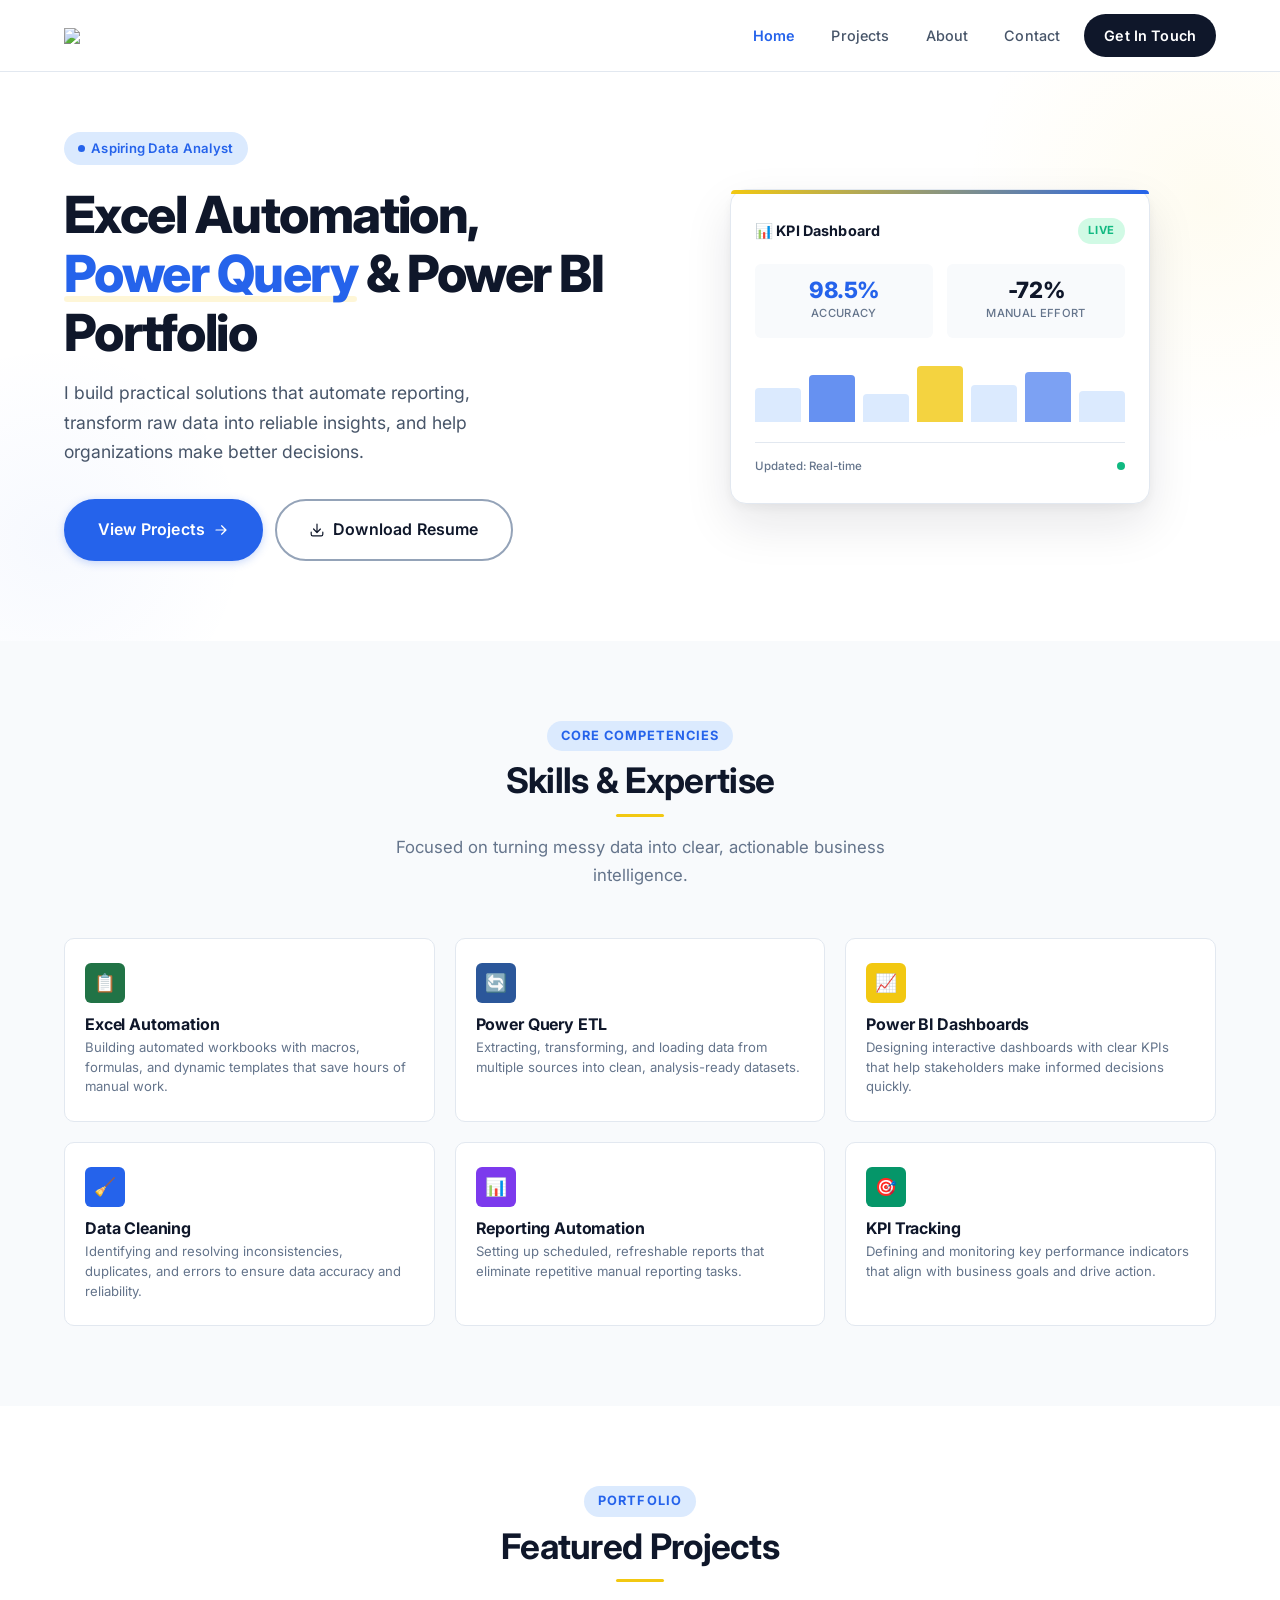
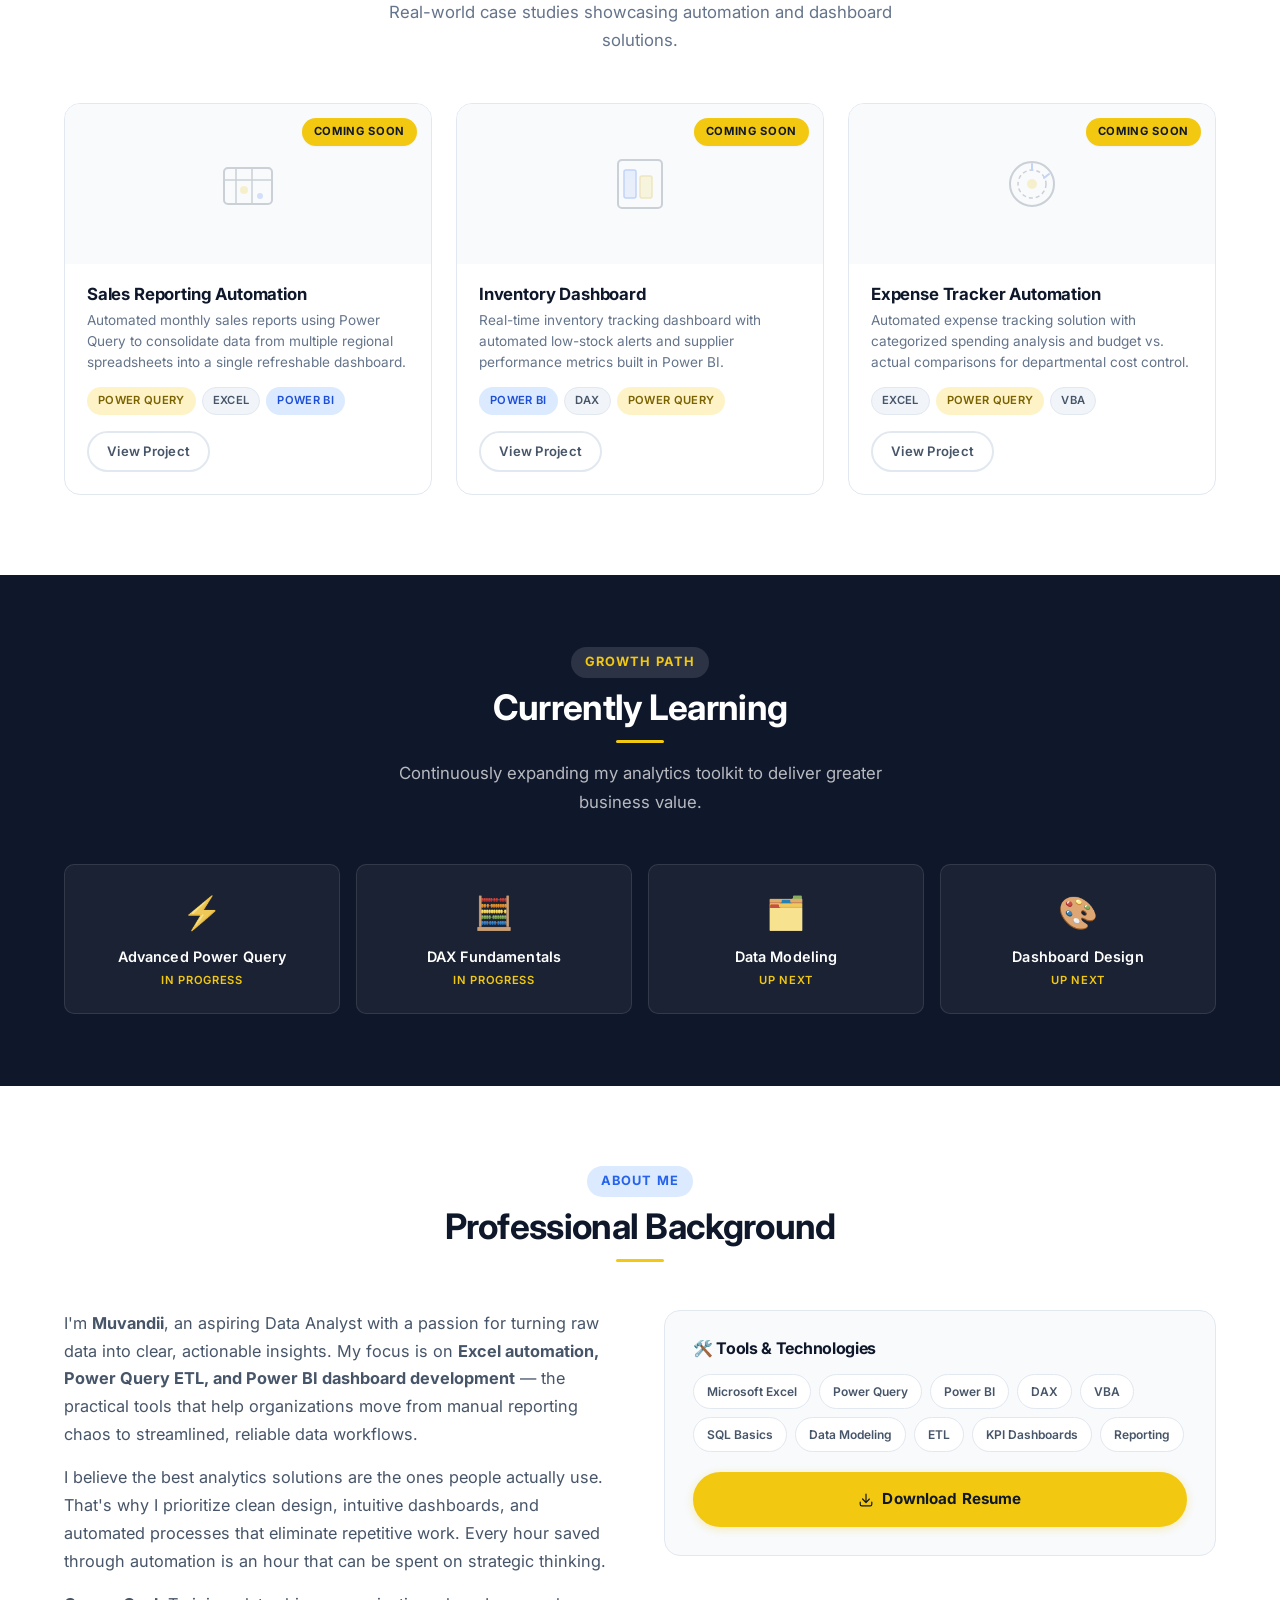
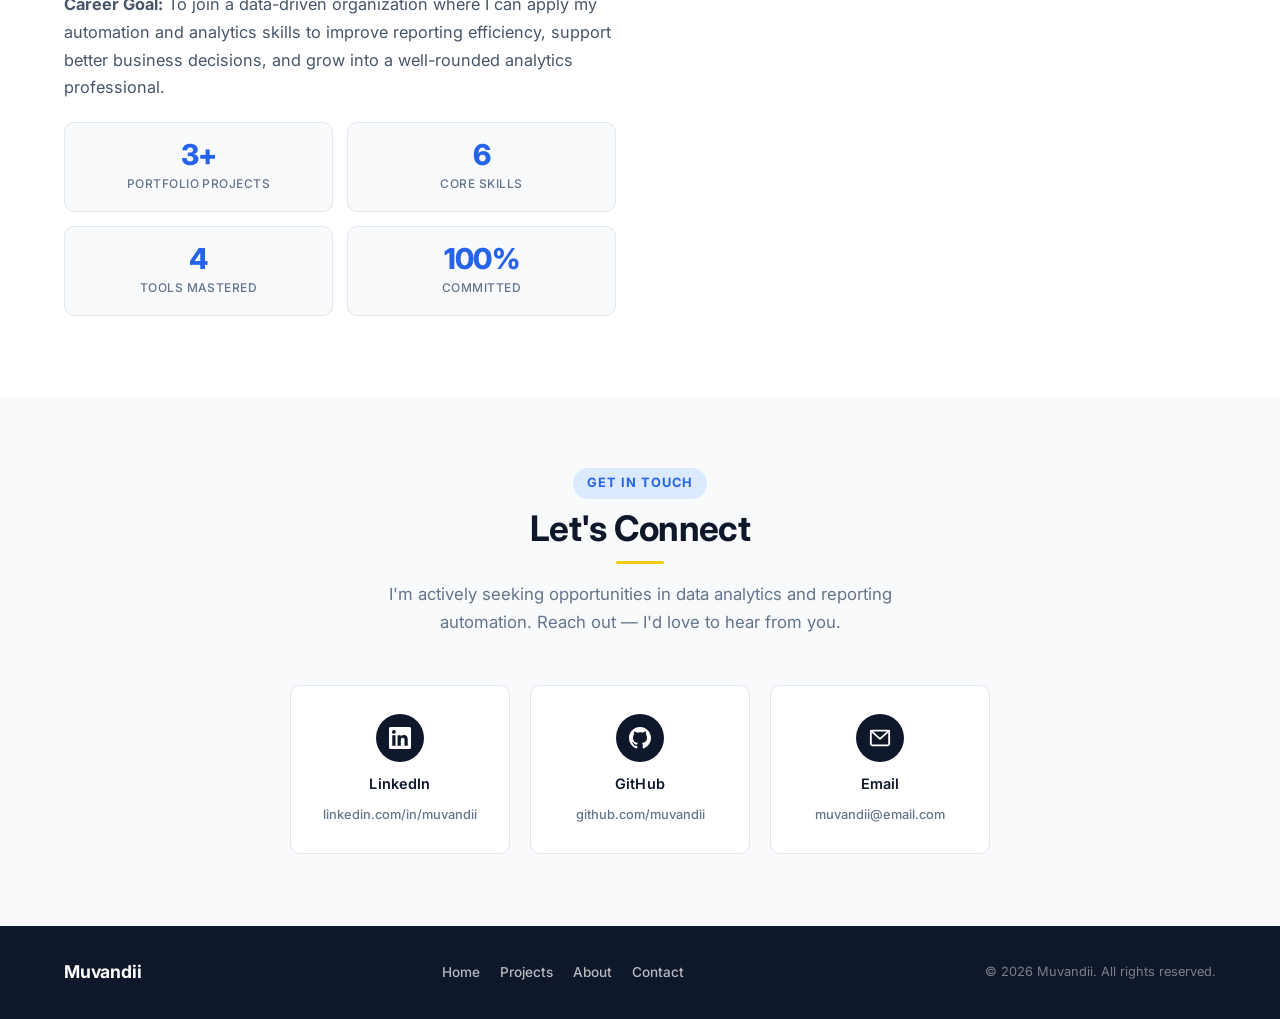
==== commit ec1ce8de: "new logo" ====
--- a/index.html
+++ b/index.html
@@ -20,6 +20,7 @@
     <link rel="preconnect" href="https://fonts.googleapis.com">
     <link rel="preconnect" href="https://fonts.gstatic.com" crossorigin>
     <link href="https://fonts.googleapis.com/css2?family=Inter:wght@300;400;500;600;700;800;900&display=swap" rel="stylesheet">
+    <link rel="icon" type="image/x-icon" href="./assets/svgs/mini.png">
 
     <style>
         /* ============================
@@ -1622,10 +1623,7 @@
     <header class="header" id="header" role="banner">
         <div class="header__inner">
             <a href="#" class="logo" aria-label="Muvandii — Home">
-                <span class="logo__text">
-                    Muvand<span class="logo__accent-dot" aria-hidden="true"></span>i<span class="logo__accent-dot" aria-hidden="true"></span>
-                </span>
-                <span class="logo__underline" aria-hidden="true"></span>
+             <img src="./assets/svgs/fullz.png alt="Muvandii Logo" class="logo__image">
             </a>
 
             <nav class="nav" role="navigation" aria-label="Main navigation">
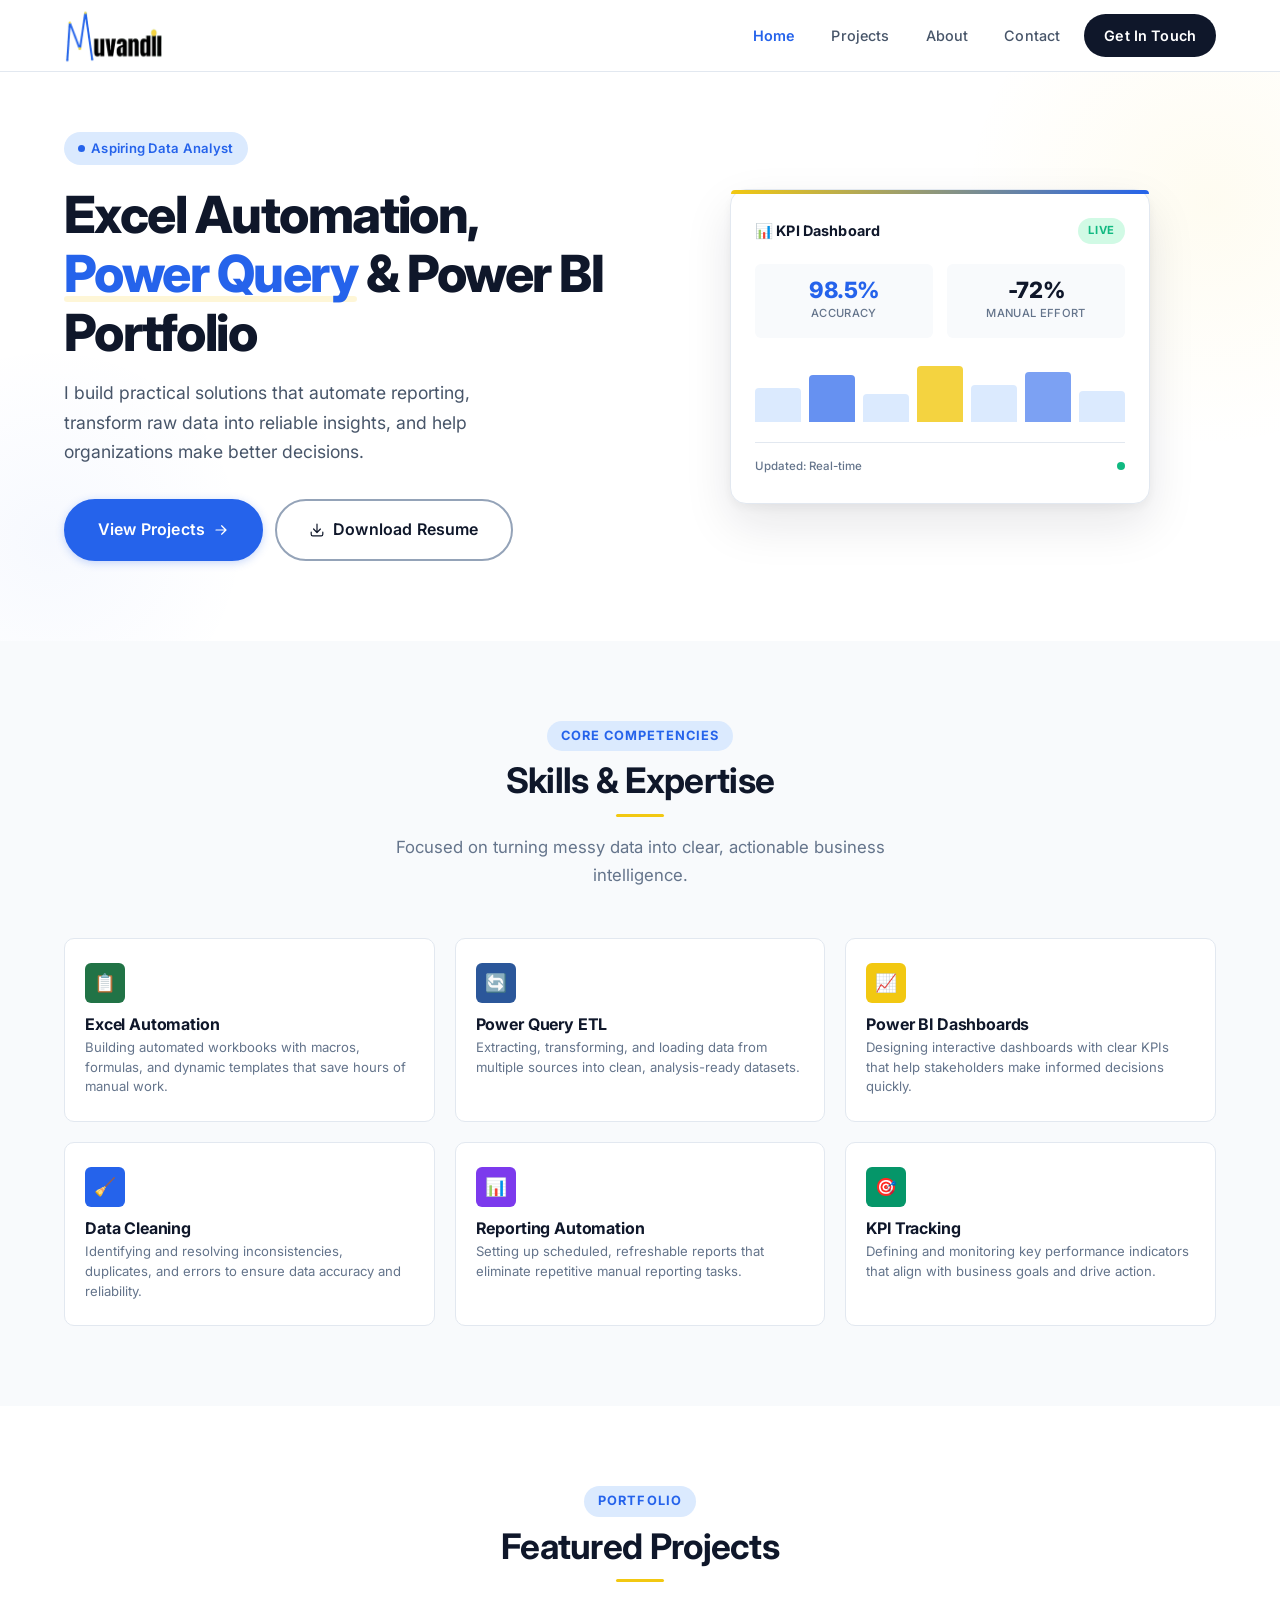
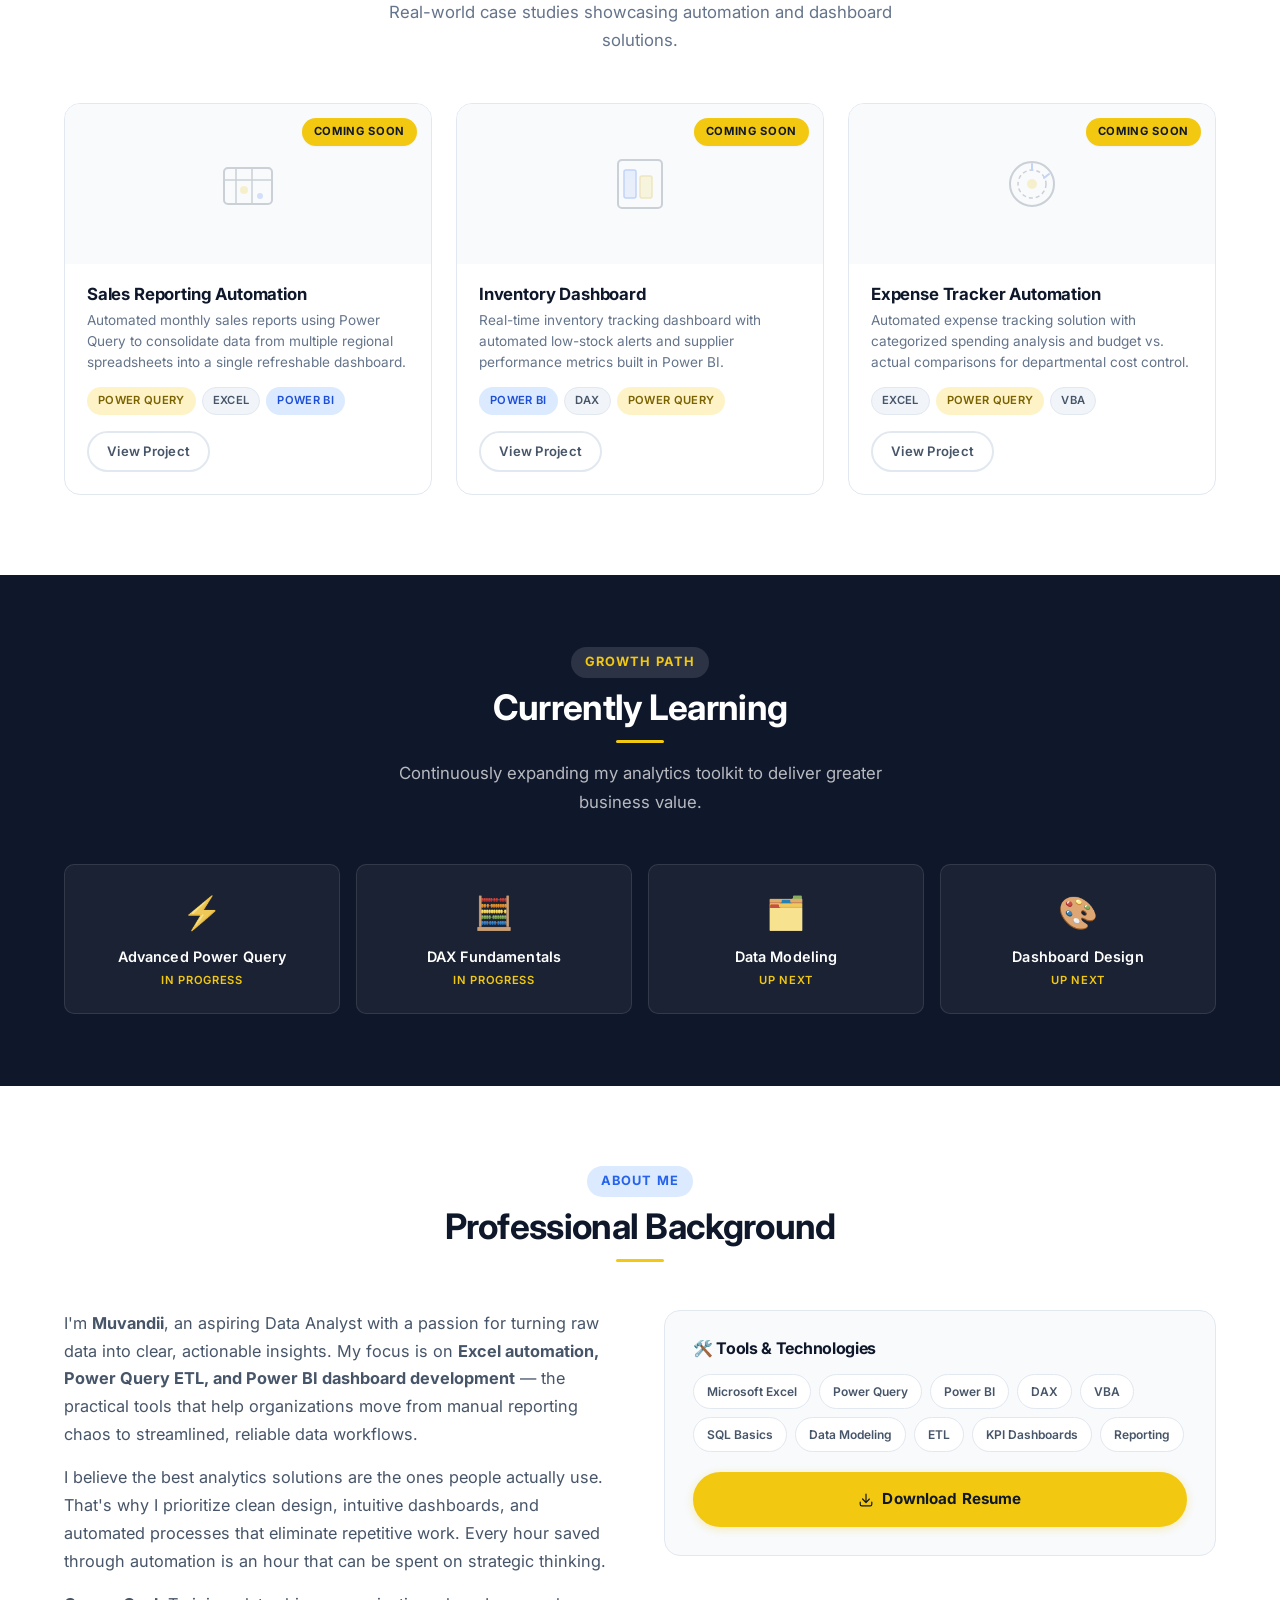
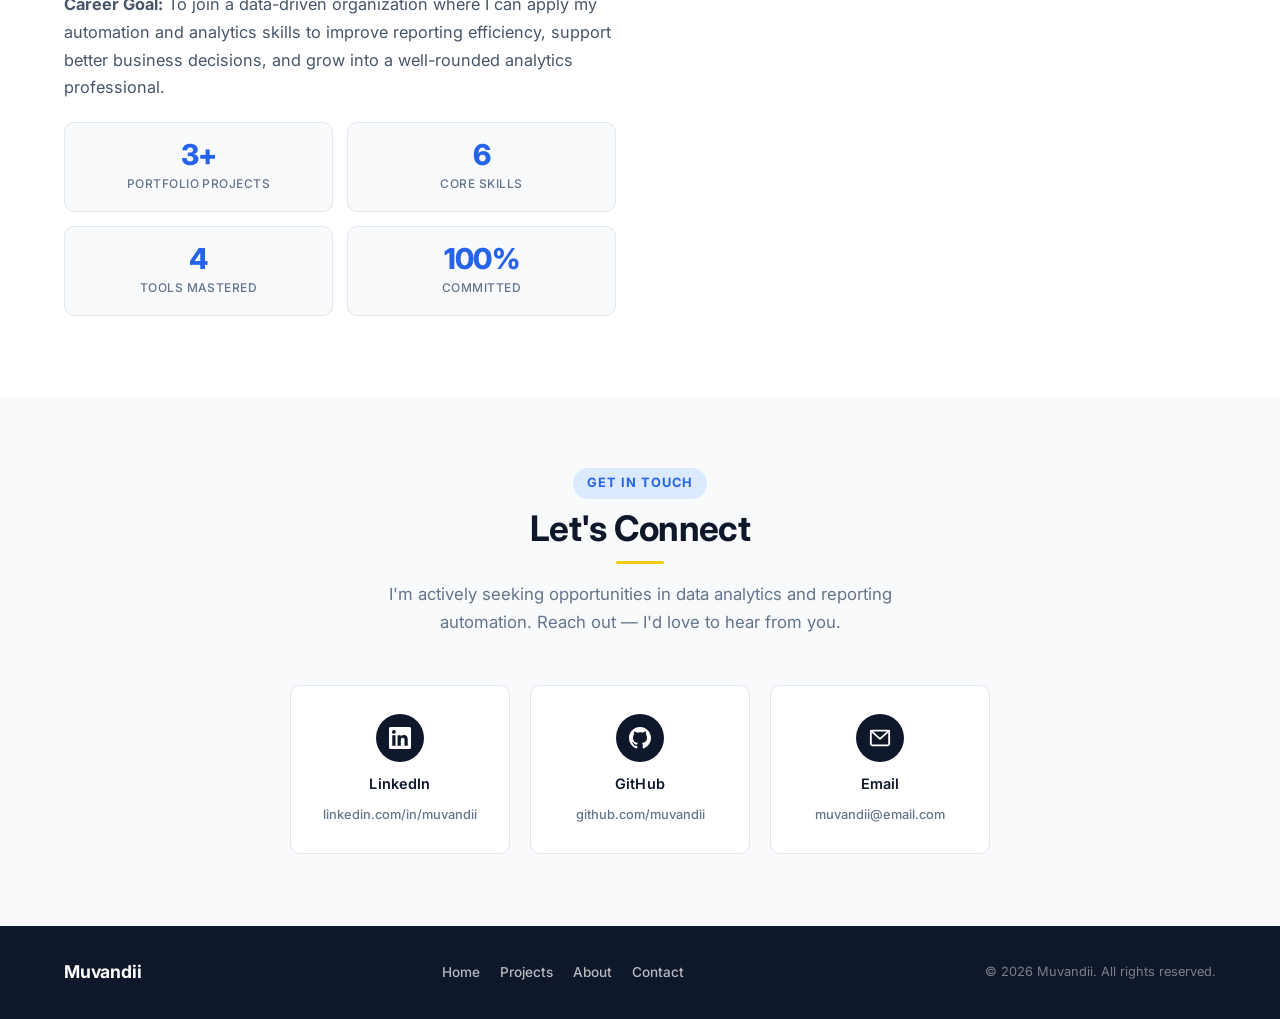
==== commit 7c1ef227: "Fix Logo Nabar" ====
--- a/index.html
+++ b/index.html
@@ -1623,7 +1623,7 @@
     <header class="header" id="header" role="banner">
         <div class="header__inner">
             <a href="#" class="logo" aria-label="Muvandii — Home">
-             <img src="./assets/svgs/fullz.png alt="Muvandii Logo" class="logo__image">
+             <img src="assets/svgs/fullz.png" alt="Muvandii Logo" class="logo__image" width="120" height="80">
             </a>
 
             <nav class="nav" role="navigation" aria-label="Main navigation">
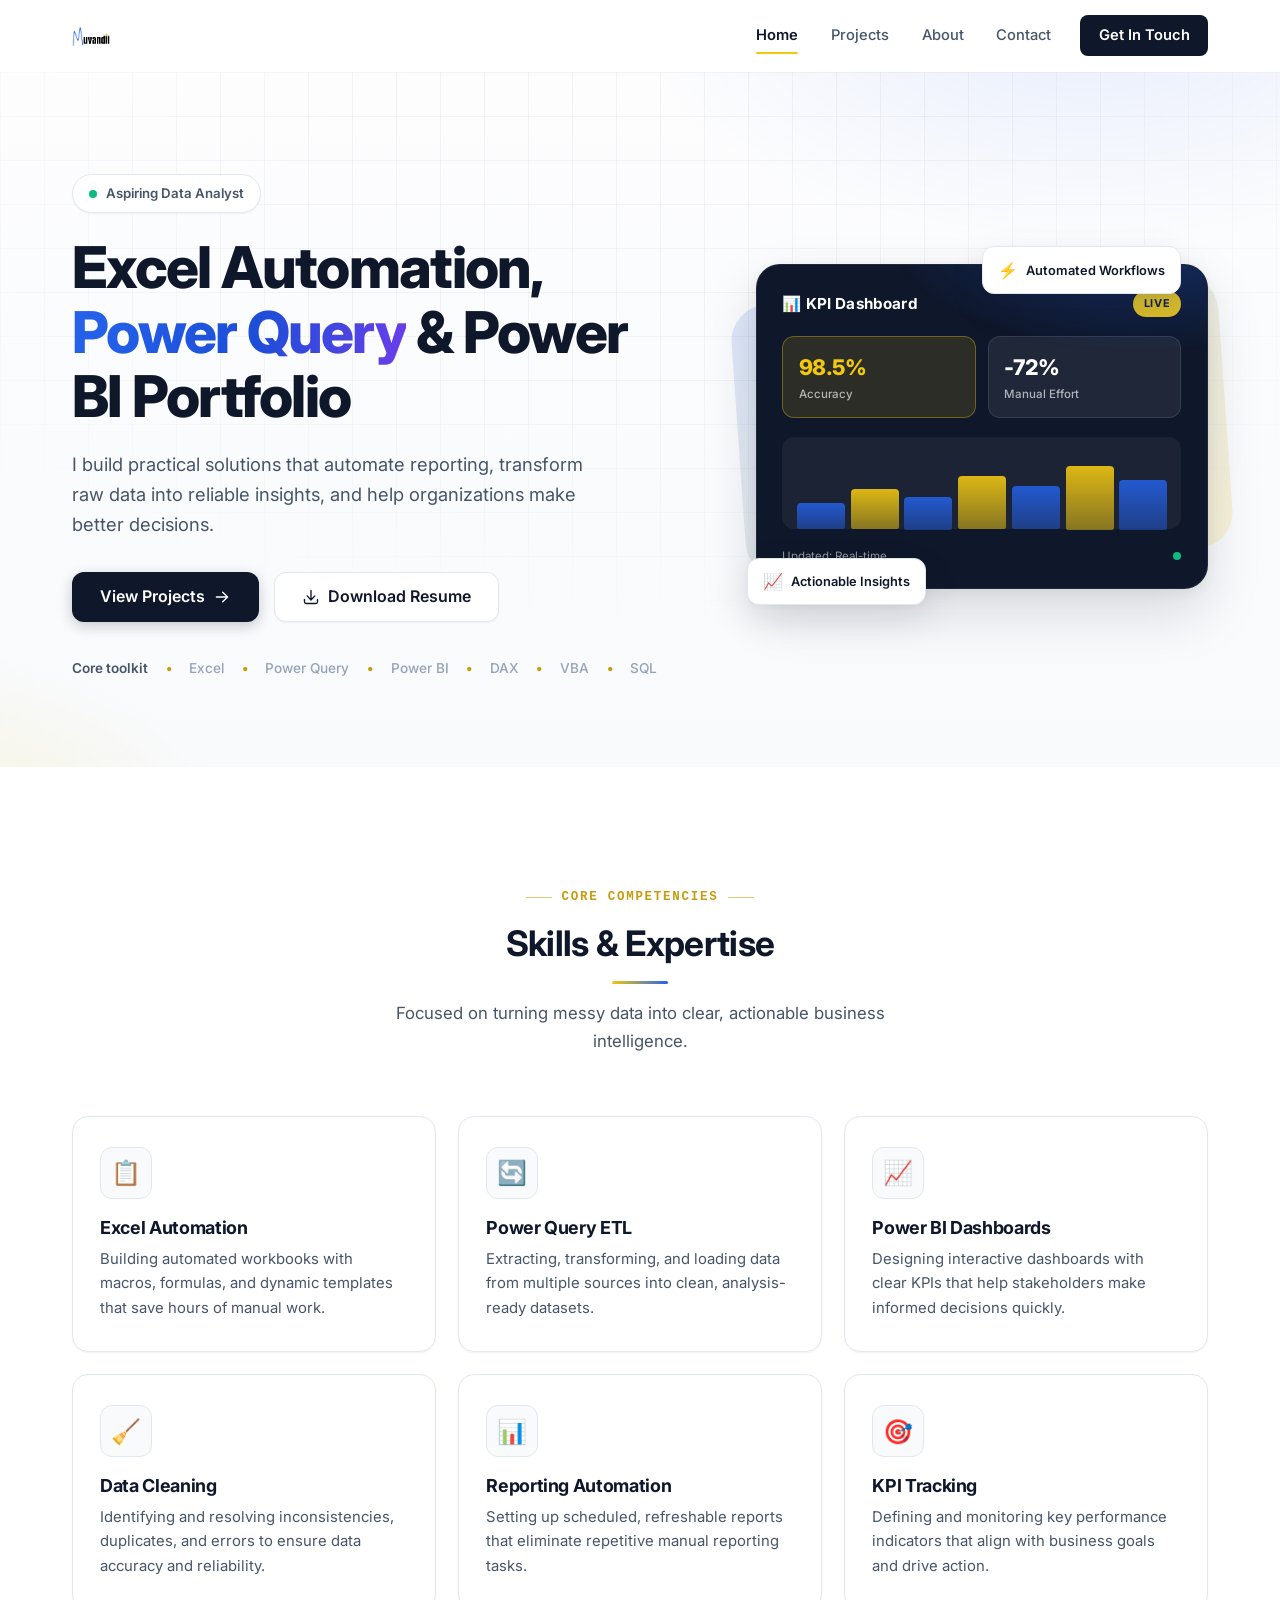
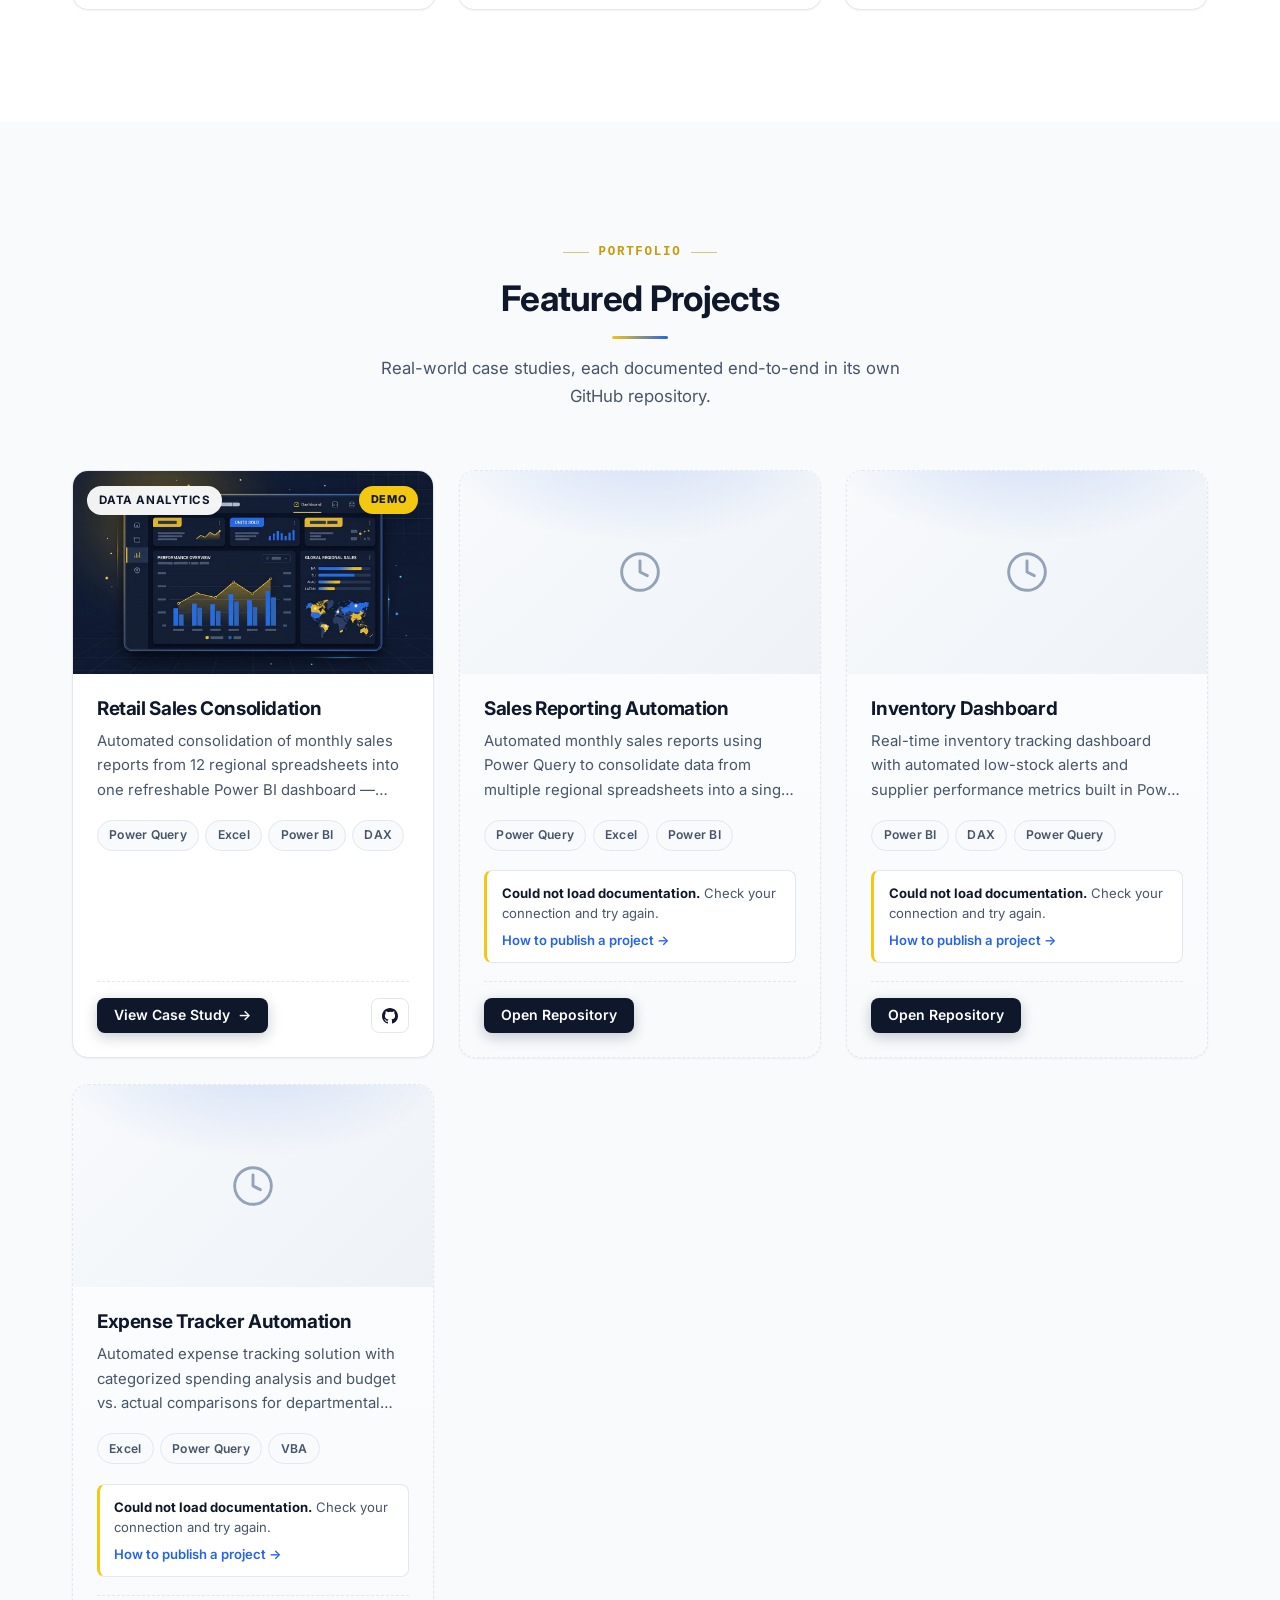
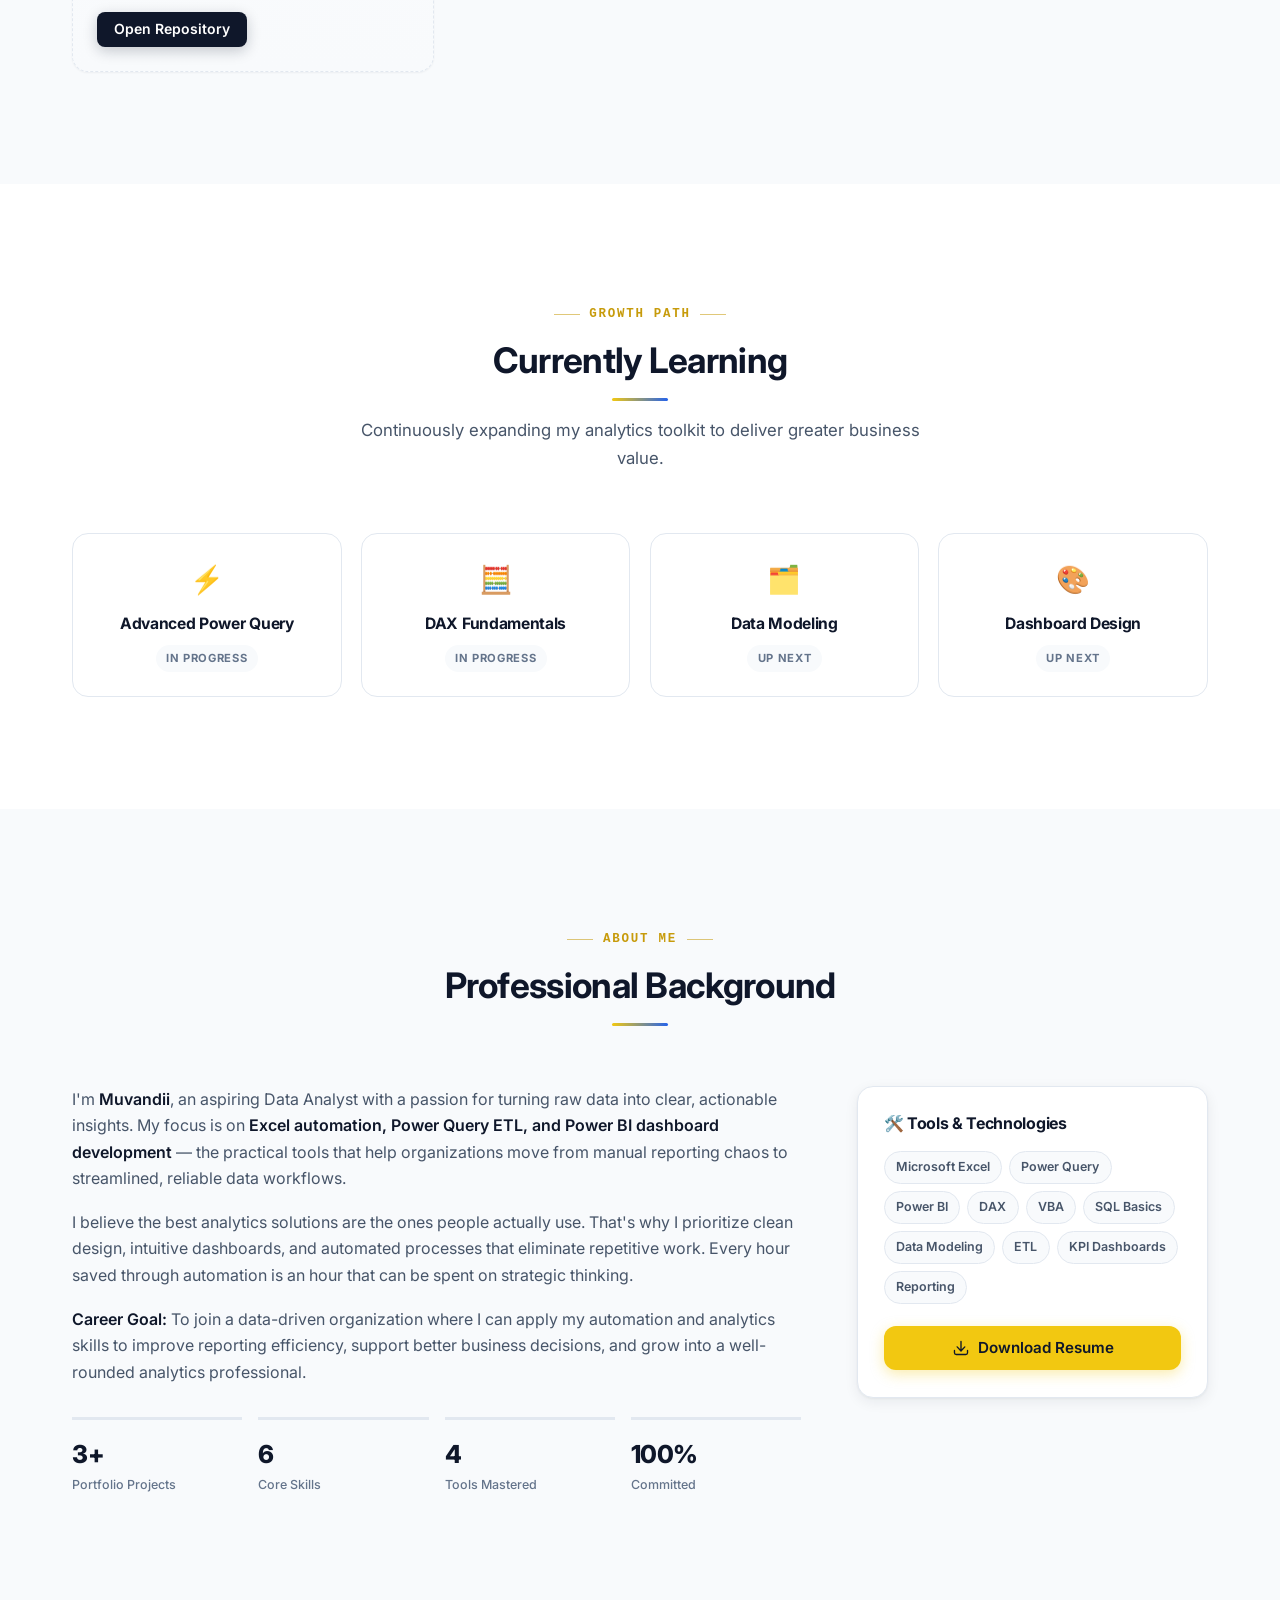
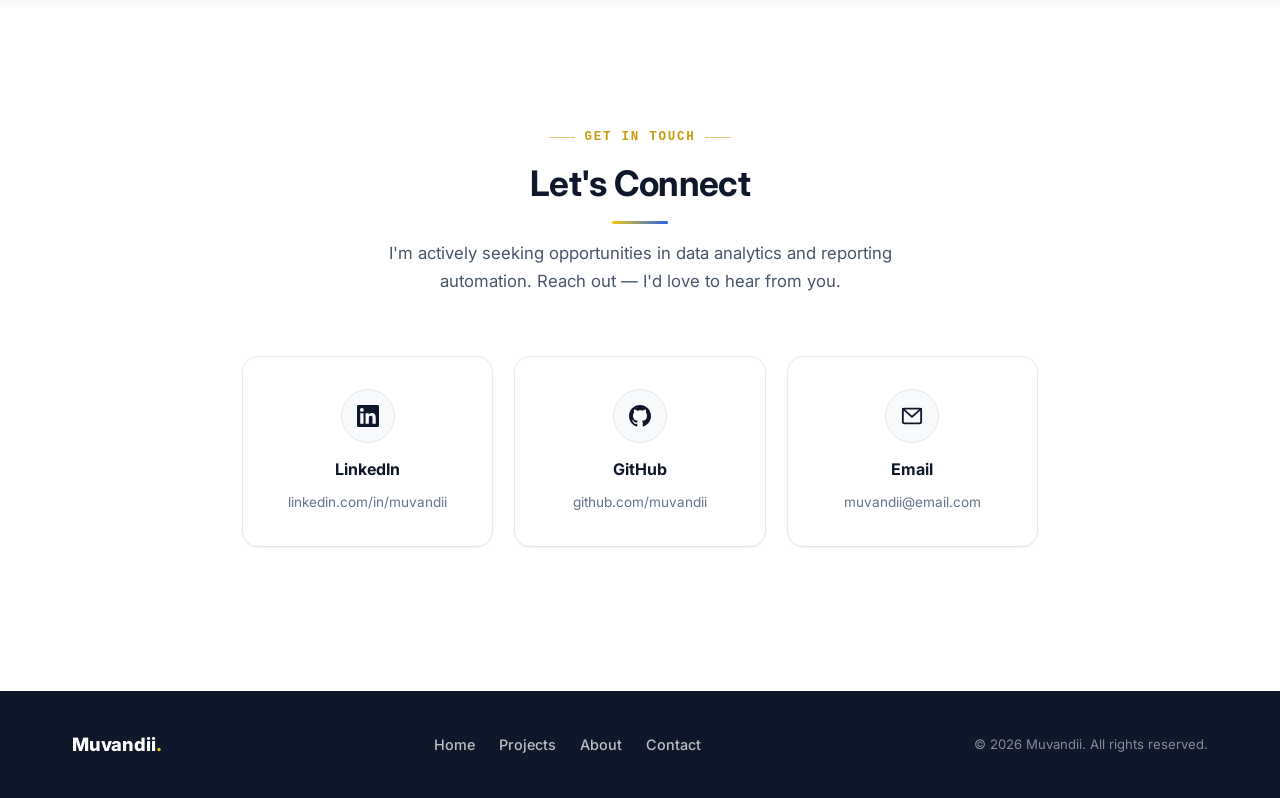
==== commit 93038e75: "Redesign portfolio + Markdown documentation system - Refined visual design across all pages (shared " ====
--- a/index.html
+++ b/index.html
@@ -3,1629 +3,47 @@
 <head>
     <meta charset="UTF-8">
     <meta name="viewport" content="width=device-width, initial-scale=1.0">
-    <meta name="description" content="Muvandii — Data Analyst portfolio specializing in Excel Automation, Power Query ETL, and Power BI dashboards. Practical reporting and analytics solutions for business impact.">
-    <meta name="keywords" content="Data Analyst, Excel Automation, Power Query, Power BI, Portfolio, Reporting Automation, ETL, Dashboards, Muvandii">
+    <meta name="description" content="Muvandii — Data Analyst portfolio specializing in Excel Automation, Power Query ETL, and Power BI dashboards. Practical reporting and analytics solutions with full case-study documentation.">
+    <meta name="keywords" content="Data Analyst, Excel Automation, Power Query, Power BI, Portfolio, Reporting Automation, ETL, Dashboards, Case Studies, Muvandii">
     <meta name="author" content="Muvandii">
     <meta name="robots" content="index, follow">
     <meta property="og:title" content="Muvandii — Data Analyst Portfolio">
-    <meta property="og:description" content="Excel Automation, Power Query & Power BI portfolio. Practical solutions for reporting and data-driven decisions.">
+    <meta property="og:description" content="Excel Automation, Power Query &amp; Power BI portfolio. Practical solutions for reporting and data-driven decisions, documented end-to-end.">
     <meta property="og:type" content="website">
     <meta property="og:url" content="https://muvandii.github.io">
+    <meta property="og:image" content="https://muvandii.github.io/assets/svgs/fullz.png">
     <meta name="twitter:card" content="summary_large_image">
     <meta name="twitter:title" content="Muvandii — Data Analyst Portfolio">
-    <meta name="twitter:description" content="Excel Automation, Power Query & Power BI portfolio. Practical solutions for reporting and data-driven decisions.">
+    <meta name="twitter:description" content="Excel Automation, Power Query &amp; Power BI portfolio. Practical solutions for reporting and data-driven decisions.">
     <title>Muvandii — Data Analyst Portfolio | Excel • Power Query • Power BI</title>
 
-    <!-- Google Fonts: Inter -->
     <link rel="preconnect" href="https://fonts.googleapis.com">
     <link rel="preconnect" href="https://fonts.gstatic.com" crossorigin>
     <link href="https://fonts.googleapis.com/css2?family=Inter:wght@300;400;500;600;700;800;900&display=swap" rel="stylesheet">
     <link rel="icon" type="image/x-icon" href="./assets/svgs/mini.png">
-
-    <style>
-        /* ============================
-             CSS CUSTOM PROPERTIES
-             ============================ */
-        :root {
-            --color-navy: #0F172A;
-            --color-navy-light: #1E293B;
-            --color-navy-lighter: #334155;
-            --color-gold: #F2C811;
-            --color-gold-dark: #D4A90D;
-            --color-gold-light: #FEF3C7;
-            --color-blue: #2563EB;
-            --color-blue-dark: #1D4ED8;
-            --color-blue-light: #DBEAFE;
-            --color-slate: #475569;
-            --color-slate-light: #64748B;
-            --color-slate-lighter: #94A3B8;
-            --color-light-gray: #F8FAFC;
-            --color-light-gray-border: #E2E8F0;
-            --color-white: #FFFFFF;
-            --color-off-white: #F1F5F9;
-            --color-text-primary: #0F172A;
-            --color-text-secondary: #475569;
-            --color-text-tertiary: #64748B;
-            --color-success: #10B981;
-            --color-success-light: #D1FAE5;
-
-            --font-primary: 'Inter', -apple-system, BlinkMacSystemFont, 'Segoe UI', Roboto, Oxygen, Ubuntu, sans-serif;
-            --font-mono: 'SF Mono', 'Fira Code', 'Fira Mono', 'Roboto Mono', 'Consolas', monospace;
-
-            --shadow-sm: 0 1px 2px rgba(15, 23, 42, 0.04);
-            --shadow-md: 0 4px 12px rgba(15, 23, 42, 0.06), 0 1px 3px rgba(15, 23, 42, 0.04);
-            --shadow-lg: 0 12px 32px rgba(15, 23, 42, 0.08), 0 2px 6px rgba(15, 23, 42, 0.03);
-            --shadow-xl: 0 20px 48px rgba(15, 23, 42, 0.1), 0 4px 12px rgba(15, 23, 42, 0.05);
-
-            --radius-sm: 6px;
-            --radius-md: 10px;
-            --radius-lg: 16px;
-            --radius-xl: 20px;
-            --radius-full: 9999px;
-
-            --transition-fast: 150ms cubic-bezier(0.4, 0, 0.2, 1);
-            --transition-smooth: 250ms cubic-bezier(0.4, 0, 0.2, 1);
-            --transition-bounce: 350ms cubic-bezier(0.34, 1.56, 0.64, 1);
-
-            --max-width: 1200px;
-            --max-width-narrow: 900px;
-            --nav-height: 72px;
-        }
-
-        /* ============================
-             RESET & BASE
-             ============================ */
-        *,
-        *::before,
-        *::after {
-            box-sizing: border-box;
-            margin: 0;
-            padding: 0;
-        }
-
-        html {
-            scroll-behavior: smooth;
-            -webkit-text-size-adjust: 100%;
-            font-size: 16px;
-            scroll-padding-top: var(--nav-height);
-        }
-
-        body {
-            font-family: var(--font-primary);
-            font-weight: 400;
-            line-height: 1.6;
-            color: var(--color-text-primary);
-            background-color: var(--color-white);
-            -webkit-font-smoothing: antialiased;
-            -moz-osx-font-smoothing: grayscale;
-            overflow-x: hidden;
-            min-height: 100vh;
-        }
-
-        /* Skip link for accessibility */
-        .skip-link {
-            position: absolute;
-            top: -100px;
-            left: 16px;
-            background: var(--color-navy);
-            color: var(--color-white);
-            padding: 10px 18px;
-            border-radius: var(--radius-sm);
-            z-index: 10000;
-            font-weight: 600;
-            font-size: 0.9rem;
-            text-decoration: none;
-            transition: top var(--transition-fast);
-            letter-spacing: 0.01em;
-        }
-
-        .skip-link:focus {
-            top: 12px;
-            outline: 3px solid var(--color-gold);
-            outline-offset: 3px;
-        }
-
-        /* ============================
-             TYPOGRAPHY
-             ============================ */
-        h1,
-        h2,
-        h3,
-        h4,
-        h5,
-        h6 {
-            font-weight: 700;
-            line-height: 1.2;
-            color: var(--color-navy);
-            letter-spacing: -0.02em;
-        }
-
-        h1 {
-            font-size: clamp(2rem, 5vw, 3.2rem);
-            font-weight: 800;
-            letter-spacing: -0.03em;
-        }
-        h2 {
-            font-size: clamp(1.5rem, 3.5vw, 2.2rem);
-            font-weight: 700;
-            letter-spacing: -0.02em;
-        }
-        h3 {
-            font-size: clamp(1.15rem, 2.2vw, 1.5rem);
-            font-weight: 600;
-            letter-spacing: -0.01em;
-        }
-        h4 {
-            font-size: 1.05rem;
-            font-weight: 600;
-        }
-
-        p {
-            color: var(--color-text-secondary);
-            font-size: 1rem;
-            line-height: 1.7;
-            max-width: 65ch;
-        }
-
-        a {
-            color: var(--color-blue);
-            text-decoration: none;
-            transition: color var(--transition-fast);
-            font-weight: 500;
-        }
-
-        a:hover {
-            color: var(--color-blue-dark);
-        }
-
-        a:focus-visible {
-            outline: 2px solid var(--color-blue);
-            outline-offset: 3px;
-            border-radius: 3px;
-        }
-
-        ul {
-            list-style: none;
-            padding: 0;
-        }
-
-        img {
-            max-width: 100%;
-            height: auto;
-            display: block;
-        }
-
-        /* ============================
-             UTILITY CLASSES
-             ============================ */
-        .container {
-            width: 100%;
-            max-width: var(--max-width);
-            margin: 0 auto;
-            padding: 0 24px;
-        }
-
-        .container--narrow {
-            max-width: var(--max-width-narrow);
-        }
-
-        .section {
-            padding: 80px 0;
-        }
-
-        .section__header {
-            text-align: center;
-            margin-bottom: 48px;
-        }
-
-        .section__label {
-            display: inline-block;
-            font-size: 0.8rem;
-            font-weight: 700;
-            text-transform: uppercase;
-            letter-spacing: 0.08em;
-            color: var(--color-blue);
-            margin-bottom: 8px;
-            background: var(--color-blue-light);
-            padding: 5px 14px;
-            border-radius: var(--radius-full);
-        }
-
-        .section__title {
-            margin-bottom: 12px;
-        }
-
-        .section__subtitle {
-            color: var(--color-text-tertiary);
-            font-size: 1.05rem;
-            max-width: 550px;
-            margin: 0 auto;
-        }
-
-        .divider {
-            width: 48px;
-            height: 3px;
-            background: var(--color-gold);
-            border-radius: var(--radius-full);
-            margin: 0 auto 16px;
-        }
-
-        .divider--left {
-            margin: 0 0 16px;
-        }
-
-        /* ============================
-             BUTTONS
-             ============================ */
-        .btn {
-            display: inline-flex;
-            align-items: center;
-            gap: 8px;
-            padding: 13px 26px;
-            font-family: var(--font-primary);
-            font-size: 0.95rem;
-            font-weight: 600;
-            border-radius: var(--radius-full);
-            cursor: pointer;
-            transition: all var(--transition-smooth);
-            text-decoration: none;
-            letter-spacing: 0.01em;
-            white-space: nowrap;
-            border: 2px solid transparent;
-            position: relative;
-            overflow: hidden;
-        }
-
-        .btn--primary {
-            background: var(--color-blue);
-            color: var(--color-white);
-            border-color: var(--color-blue);
-            box-shadow: 0 2px 8px rgba(37, 99, 235, 0.25);
-        }
-
-        .btn--primary:hover {
-            background: var(--color-blue-dark);
-            border-color: var(--color-blue-dark);
-            color: var(--color-white);
-            box-shadow: 0 6px 20px rgba(37, 99, 235, 0.35);
-            transform: translateY(-1px);
-        }
-
-        .btn--secondary {
-            background: transparent;
-            color: var(--color-navy);
-            border-color: var(--color-slate-lighter);
-        }
-
-        .btn--secondary:hover {
-            border-color: var(--color-navy);
-            color: var(--color-navy);
-            background: var(--color-light-gray);
-            transform: translateY(-1px);
-        }
-
-        .btn--gold {
-            background: var(--color-gold);
-            color: var(--color-navy);
-            border-color: var(--color-gold);
-            font-weight: 700;
-            box-shadow: 0 2px 8px rgba(242, 200, 17, 0.3);
-        }
-
-        .btn--gold:hover {
-            background: var(--color-gold-dark);
-            border-color: var(--color-gold-dark);
-            color: var(--color-navy);
-            box-shadow: 0 6px 20px rgba(242, 200, 17, 0.45);
-            transform: translateY(-1px);
-        }
-
-        .btn--sm {
-            padding: 9px 18px;
-            font-size: 0.85rem;
-        }
-
-        .btn--lg {
-            padding: 16px 32px;
-            font-size: 1rem;
-        }
-
-        .btn__icon {
-            width: 16px;
-            height: 16px;
-            flex-shrink: 0;
-        }
-
-        /* ============================
-             HEADER / NAVIGATION
-             ============================ */
-        .header {
-            position: sticky;
-            top: 0;
-            z-index: 1000;
-            background: rgba(255, 255, 255, 0.92);
-            backdrop-filter: blur(16px);
-            -webkit-backdrop-filter: blur(16px);
-            border-bottom: 1px solid var(--color-light-gray-border);
-            height: var(--nav-height);
-            transition: box-shadow var(--transition-smooth);
-        }
-
-        .header--scrolled {
-            box-shadow: var(--shadow-md);
-        }
-
-        .header__inner {
-            display: flex;
-            align-items: center;
-            justify-content: space-between;
-            height: 100%;
-            max-width: var(--max-width);
-            margin: 0 auto;
-            padding: 0 24px;
-        }
-
-        /* Logo */
-        .logo {
-            display: flex;
-            align-items: center;
-            gap: 10px;
-            text-decoration: none;
-            flex-shrink: 0;
-            position: relative;
-        }
-
-        .logo__text {
-            font-family: var(--font-primary);
-            font-weight: 800;
-            font-size: 1.5rem;
-            letter-spacing: -0.02em;
-            color: var(--color-navy);
-            position: relative;
-            display: inline-block;
-            line-height: 1;
-            transition: color var(--transition-fast);
-        }
-
-        .logo__accent-dot {
-            display: inline-block;
-            width: 7px;
-            height: 7px;
-            background: var(--color-gold);
-            border-radius: 50%;
-            position: relative;
-            top: -0.45em;
-            margin-left: 1px;
-            animation: logoDotPulse 3s ease-in-out infinite;
-        }
-
-        .logo__accent-dot:nth-child(2) {
-            animation-delay: 0.6s;
-        }
-
-        @keyframes logoDotPulse {
-            0%,
-            100% {
-                transform: scale(1);
-                opacity: 0.85;
-            }
-            50% {
-                transform: scale(1.5);
-                opacity: 1;
-            }
-        }
-
-        .logo__underline {
-            position: absolute;
-            bottom: -4px;
-            left: 0;
-            width: 100%;
-            height: 2.5px;
-            background: linear-gradient(90deg, var(--color-gold) 0%, var(--color-gold) 35%, var(--color-blue) 35%, var(--color-blue) 70%, var(--color-gold) 70%, var(--color-gold) 100%);
-            border-radius: var(--radius-full);
-            opacity: 0.7;
-        }
-
-        .logo:hover .logo__text {
-            color: var(--color-navy-light);
-        }
-
-        .logo:hover .logo__underline {
-            opacity: 1;
-        }
-
-        /* Navigation */
-        .nav__list {
-            display: flex;
-            align-items: center;
-            gap: 4px;
-        }
-
-        .nav__link {
-            display: inline-block;
-            padding: 8px 16px;
-            font-weight: 500;
-            font-size: 0.9rem;
-            color: var(--color-text-secondary);
-            text-decoration: none;
-            border-radius: var(--radius-full);
-            transition: all var(--transition-fast);
-            letter-spacing: 0.01em;
-            position: relative;
-        }
-
-        .nav__link:hover {
-            color: var(--color-navy);
-            background: var(--color-off-white);
-        }
-
-        .nav__link--active {
-            color: var(--color-blue);
-            font-weight: 600;
-        }
-
-        .nav__link--cta {
-            background: var(--color-navy);
-            color: var(--color-white) !important;
-            padding: 10px 20px;
-            font-weight: 600;
-            margin-left: 4px;
-        }
-
-        .nav__link--cta:hover {
-            background: var(--color-navy-light);
-            color: var(--color-white) !important;
-        }
-
-        /* Hamburger */
-        .nav__toggle {
-            display: none;
-            background: none;
-            border: none;
-            cursor: pointer;
-            padding: 8px;
-            z-index: 1001;
-            border-radius: var(--radius-sm);
-            transition: background var(--transition-fast);
-        }
-
-        .nav__toggle:hover {
-            background: var(--color-off-white);
-        }
-
-        .nav__toggle:focus-visible {
-            outline: 2px solid var(--color-blue);
-            outline-offset: 3px;
-        }
-
-        .nav__toggle-bar {
-            display: block;
-            width: 24px;
-            height: 2.5px;
-            background: var(--color-navy);
-            border-radius: 4px;
-            transition: all var(--transition-smooth);
-            margin: 5px 0;
-        }
-
-        .nav__toggle--open .nav__toggle-bar:nth-child(1) {
-            transform: translateY(7.5px) rotate(45deg);
-        }
-        .nav__toggle--open .nav__toggle-bar:nth-child(2) {
-            opacity: 0;
-            transform: scaleX(0);
-        }
-        .nav__toggle--open .nav__toggle-bar:nth-child(3) {
-            transform: translateY(-7.5px) rotate(-45deg);
-        }
-
-        /* ============================
-             HERO SECTION
-             ============================ */
-        .hero {
-            padding: 60px 0 80px;
-            background: var(--color-white);
-            position: relative;
-            overflow: hidden;
-        }
-
-        .hero::before {
-            content: '';
-            position: absolute;
-            top: -120px;
-            right: -180px;
-            width: 500px;
-            height: 500px;
-            background: radial-gradient(circle, rgba(242, 200, 17, 0.06) 0%, transparent 70%);
-            border-radius: 50%;
-            pointer-events: none;
-        }
-
-        .hero::after {
-            content: '';
-            position: absolute;
-            bottom: -100px;
-            left: -150px;
-            width: 400px;
-            height: 400px;
-            background: radial-gradient(circle, rgba(37, 99, 235, 0.04) 0%, transparent 70%);
-            border-radius: 50%;
-            pointer-events: none;
-        }
-
-        .hero__inner {
-            display: grid;
-            grid-template-columns: 1fr 1fr;
-            gap: 48px;
-            align-items: center;
-            position: relative;
-            z-index: 1;
-        }
-
-        .hero__content {
-            max-width: 580px;
-        }
-
-        .hero__badge {
-            display: inline-flex;
-            align-items: center;
-            gap: 6px;
-            background: var(--color-blue-light);
-            color: var(--color-blue);
-            font-weight: 600;
-            font-size: 0.82rem;
-            padding: 6px 14px;
-            border-radius: var(--radius-full);
-            margin-bottom: 20px;
-            letter-spacing: 0.02em;
-        }
-
-        .hero__badge-dot {
-            width: 7px;
-            height: 7px;
-            background: var(--color-blue);
-            border-radius: 50%;
-            animation: logoDotPulse 2.5s ease-in-out infinite;
-        }
-
-        .hero__title {
-            margin-bottom: 16px;
-            color: var(--color-navy);
-            font-size: clamp(2rem, 5vw, 3.2rem);
-            line-height: 1.15;
-        }
-
-        .hero__title-accent {
-            color: var(--color-blue);
-            position: relative;
-        }
-
-        .hero__title-accent::after {
-            content: '';
-            position: absolute;
-            bottom: 2px;
-            left: 0;
-            width: 100%;
-            height: 6px;
-            background: var(--color-gold-light);
-            border-radius: 3px;
-            z-index: -1;
-            opacity: 0.7;
-        }
-
-        .hero__subtitle {
-            font-size: 1.1rem;
-            color: var(--color-text-secondary);
-            margin-bottom: 32px;
-            line-height: 1.7;
-            max-width: 480px;
-        }
-
-        .hero__actions {
-            display: flex;
-            flex-wrap: wrap;
-            gap: 12px;
-        }
-
-        /* Hero visual */
-        .hero__visual {
-            display: flex;
-            align-items: center;
-            justify-content: center;
-            position: relative;
-        }
-
-        .hero__dashboard-card {
-            background: var(--color-white);
-            border: 1px solid var(--color-light-gray-border);
-            border-radius: var(--radius-lg);
-            padding: 28px 24px;
-            box-shadow: var(--shadow-xl);
-            width: 100%;
-            max-width: 420px;
-            position: relative;
-        }
-
-        .hero__dashboard-card::before {
-            content: '';
-            position: absolute;
-            top: 0;
-            left: 0;
-            right: 0;
-            height: 4px;
-            background: linear-gradient(90deg, var(--color-gold), var(--color-blue));
-            border-radius: var(--radius-lg) var(--radius-lg) 0 0;
-        }
-
-        .dashboard-card__header {
-            display: flex;
-            justify-content: space-between;
-            align-items: center;
-            margin-bottom: 20px;
-        }
-
-        .dashboard-card__title {
-            font-weight: 700;
-            font-size: 0.9rem;
-            color: var(--color-navy);
-            letter-spacing: 0.01em;
-        }
-
-        .dashboard-card__badge {
-            font-size: 0.7rem;
-            font-weight: 700;
-            text-transform: uppercase;
-            letter-spacing: 0.06em;
-            background: var(--color-success-light);
-            color: var(--color-success);
-            padding: 4px 10px;
-            border-radius: var(--radius-full);
-        }
-
-        .dashboard-card__kpis {
-            display: grid;
-            grid-template-columns: 1fr 1fr;
-            gap: 14px;
-            margin-bottom: 18px;
-        }
-
-        .kpi-mini {
-            background: var(--color-light-gray);
-            border-radius: var(--radius-sm);
-            padding: 14px;
-            text-align: center;
-            border: 1px solid transparent;
-            transition: border-color var(--transition-fast);
-        }
-
-        .kpi-mini:hover {
-            border-color: var(--color-light-gray-border);
-        }
-
-        .kpi-mini__value {
-            font-size: 1.4rem;
-            font-weight: 800;
-            color: var(--color-navy);
-            letter-spacing: -0.02em;
-            line-height: 1;
-        }
-        .kpi-mini__label {
-            font-size: 0.7rem;
-            color: var(--color-text-tertiary);
-            font-weight: 500;
-            margin-top: 4px;
-            letter-spacing: 0.03em;
-            text-transform: uppercase;
-        }
-        .kpi-mini--highlight .kpi-mini__value {
-            color: var(--color-blue);
-        }
-
-        .dashboard-card__chart-placeholder {
-            display: flex;
-            align-items: flex-end;
-            gap: 8px;
-            height: 70px;
-            padding: 4px 0;
-        }
-
-        .mini-bar {
-            flex: 1;
-            background: var(--color-blue-light);
-            border-radius: 4px 4px 0 0;
-            transition: all var(--transition-smooth);
-            position: relative;
-            min-width: 12px;
-        }
-
-        .mini-bar:nth-child(1) {
-            height: 55%;
-        }
-        .mini-bar:nth-child(2) {
-            height: 75%;
-            background: var(--color-blue);
-            opacity: 0.7;
-        }
-        .mini-bar:nth-child(3) {
-            height: 45%;
-        }
-        .mini-bar:nth-child(4) {
-            height: 90%;
-            background: var(--color-gold);
-            opacity: 0.8;
-        }
-        .mini-bar:nth-child(5) {
-            height: 60%;
-        }
-        .mini-bar:nth-child(6) {
-            height: 80%;
-            background: var(--color-blue);
-            opacity: 0.6;
-        }
-        .mini-bar:nth-child(7) {
-            height: 50%;
-        }
-
-        .dashboard-card__footer {
-            display: flex;
-            justify-content: space-between;
-            align-items: center;
-            margin-top: 16px;
-            padding-top: 14px;
-            border-top: 1px solid var(--color-light-gray-border);
-        }
-
-        .dashboard-card__updated {
-            font-size: 0.72rem;
-            color: var(--color-text-tertiary);
-            font-weight: 500;
-        }
-
-        .dashboard-card__dot {
-            width: 8px;
-            height: 8px;
-            background: var(--color-success);
-            border-radius: 50%;
-            animation: logoDotPulse 3s ease-in-out infinite;
-        }
-
-        /* ============================
-             SKILLS SECTION
-             ============================ */
-        .skills {
-            background: var(--color-light-gray);
-            padding: 80px 0;
-        }
-
-        .skills__grid {
-            display: grid;
-            grid-template-columns: repeat(3, 1fr);
-            gap: 20px;
-        }
-
-        .skill-card {
-            background: var(--color-white);
-            border: 1px solid var(--color-light-gray-border);
-            border-radius: var(--radius-md);
-            padding: 24px 20px;
-            transition: all var(--transition-smooth);
-            position: relative;
-            overflow: hidden;
-            cursor: default;
-        }
-
-        .skill-card::before {
-            content: '';
-            position: absolute;
-            top: 0;
-            left: 0;
-            width: 3px;
-            height: 100%;
-            background: var(--color-gold);
-            border-radius: 0 3px 3px 0;
-            transform: scaleY(0);
-            transform-origin: top;
-            transition: transform var(--transition-smooth);
-        }
-
-        .skill-card:hover {
-            box-shadow: var(--shadow-lg);
-            border-color: transparent;
-            transform: translateY(-2px);
-        }
-
-        .skill-card:hover::before {
-            transform: scaleY(1);
-        }
-
-        .skill-card__icon {
-            width: 40px;
-            height: 40px;
-            border-radius: var(--radius-sm);
-            display: flex;
-            align-items: center;
-            justify-content: center;
-            margin-bottom: 12px;
-            font-weight: 700;
-            font-size: 1.1rem;
-            color: var(--color-white);
-            flex-shrink: 0;
-        }
-
-        .skill-card__icon--excel {
-            background: #217346;
-        }
-        .skill-card__icon--powerquery {
-            background: #2B579A;
-        }
-        .skill-card__icon--powerbi {
-            background: #F2C811;
-            color: #0F172A;
-        }
-        .skill-card__icon--cleaning {
-            background: #2563EB;
-        }
-        .skill-card__icon--reporting {
-            background: #7C3AED;
-        }
-        .skill-card__icon--kpi {
-            background: #059669;
-        }
-
-        .skill-card__title {
-            font-weight: 700;
-            font-size: 1rem;
-            color: var(--color-navy);
-            margin-bottom: 4px;
-            letter-spacing: -0.01em;
-        }
-
-        .skill-card__desc {
-            font-size: 0.82rem;
-            color: var(--color-text-tertiary);
-            line-height: 1.5;
-        }
-
-        /* ============================
-             PROJECTS SECTION
-             ============================ */
-        .projects {
-            padding: 80px 0;
-            background: var(--color-white);
-        }
-
-        .projects__grid {
-            display: grid;
-            grid-template-columns: repeat(3, 1fr);
-            gap: 24px;
-        }
-
-        .project-card {
-            background: var(--color-white);
-            border: 1px solid var(--color-light-gray-border);
-            border-radius: var(--radius-lg);
-            overflow: hidden;
-            transition: all var(--transition-smooth);
-            display: flex;
-            flex-direction: column;
-            position: relative;
-        }
-
-        .project-card:hover {
-            box-shadow: var(--shadow-lg);
-            border-color: transparent;
-            transform: translateY(-3px);
-        }
-
-        .project-card__image-area {
-            background: var(--color-light-gray);
-            height: 160px;
-            display: flex;
-            align-items: center;
-            justify-content: center;
-            position: relative;
-            overflow: hidden;
-        }
-
-        .project-card__placeholder-icon {
-            opacity: 0.25;
-            transition: opacity var(--transition-smooth);
-        }
-
-        .project-card:hover .project-card__placeholder-icon {
-            opacity: 0.4;
-        }
-
-        .project-card__coming-soon-badge {
-            position: absolute;
-            top: 14px;
-            right: 14px;
-            background: var(--color-gold);
-            color: var(--color-navy);
-            font-weight: 700;
-            font-size: 0.7rem;
-            text-transform: uppercase;
-            letter-spacing: 0.06em;
-            padding: 5px 12px;
-            border-radius: var(--radius-full);
-            box-shadow: var(--shadow-sm);
-        }
-
-        .project-card__body {
-            padding: 20px 22px 22px;
-            flex: 1;
-            display: flex;
-            flex-direction: column;
-        }
-
-        .project-card__title {
-            font-weight: 700;
-            font-size: 1.05rem;
-            color: var(--color-navy);
-            margin-bottom: 6px;
-            letter-spacing: -0.01em;
-        }
-
-        .project-card__summary {
-            font-size: 0.85rem;
-            color: var(--color-text-tertiary);
-            line-height: 1.55;
-            margin-bottom: 14px;
-            flex: 1;
-        }
-
-        .project-card__tools {
-            display: flex;
-            flex-wrap: wrap;
-            gap: 6px;
-            margin-bottom: 16px;
-        }
-
-        .tool-tag {
-            display: inline-block;
-            font-size: 0.7rem;
-            font-weight: 600;
-            letter-spacing: 0.03em;
-            text-transform: uppercase;
-            padding: 4px 10px;
-            border-radius: var(--radius-full);
-            background: var(--color-off-white);
-            color: var(--color-text-secondary);
-            border: 1px solid var(--color-light-gray-border);
-        }
-
-        .tool-tag--gold {
-            background: var(--color-gold-light);
-            color: #7A6200;
-            border-color: transparent;
-        }
-
-        .tool-tag--blue {
-            background: var(--color-blue-light);
-            color: var(--color-blue-dark);
-            border-color: transparent;
-        }
-
-        .project-card__btn {
-            align-self: flex-start;
-            font-size: 0.82rem;
-            font-weight: 600;
-            padding: 8px 18px;
-            border-radius: var(--radius-full);
-            background: transparent;
-            border: 2px solid var(--color-light-gray-border);
-            color: var(--color-text-secondary);
-            cursor: pointer;
-            transition: all var(--transition-fast);
-            text-decoration: none;
-            font-family: var(--font-primary);
-            letter-spacing: 0.02em;
-        }
-
-        .project-card__btn:hover {
-            border-color: var(--color-blue);
-            color: var(--color-blue);
-            background: var(--color-blue-light);
-        }
-
-        /* ============================
-             LEARNING JOURNEY SECTION
-             ============================ */
-        .learning {
-            background: var(--color-navy);
-            padding: 72px 0;
-            color: var(--color-white);
-        }
-
-        .learning .section__label {
-            background: rgba(255, 255, 255, 0.12);
-            color: var(--color-gold);
-        }
-
-        .learning .section__title {
-            color: var(--color-white);
-        }
-        .learning .section__subtitle {
-            color: rgba(255, 255, 255, 0.7);
-        }
-        .learning .divider {
-            background: var(--color-gold);
-        }
-
-        .learning__grid {
-            display: grid;
-            grid-template-columns: repeat(4, 1fr);
-            gap: 16px;
-            margin-top: 32px;
-        }
-
-        .learning-card {
-            background: rgba(255, 255, 255, 0.05);
-            border: 1px solid rgba(255, 255, 255, 0.1);
-            border-radius: var(--radius-md);
-            padding: 22px 18px;
-            text-align: center;
-            transition: all var(--transition-smooth);
-            cursor: default;
-        }
-
-        .learning-card:hover {
-            background: rgba(255, 255, 255, 0.09);
-            border-color: rgba(255, 255, 255, 0.25);
-            transform: translateY(-2px);
-        }
-
-        .learning-card__icon {
-            font-size: 2rem;
-            margin-bottom: 10px;
-            display: block;
-            filter: grayscale(0.3);
-            transition: filter var(--transition-smooth);
-        }
-        .learning-card:hover .learning-card__icon {
-            filter: grayscale(0);
-        }
-
-        .learning-card__title {
-            font-weight: 600;
-            font-size: 0.9rem;
-            color: var(--color-white);
-            letter-spacing: 0.01em;
-        }
-
-        .learning-card__status {
-            font-size: 0.7rem;
-            color: var(--color-gold);
-            font-weight: 600;
-            text-transform: uppercase;
-            letter-spacing: 0.06em;
-            margin-top: 6px;
-        }
-
-        /* ============================
-             ABOUT SECTION
-             ============================ */
-        .about {
-            padding: 80px 0;
-            background: var(--color-white);
-        }
-
-        .about__inner {
-            display: grid;
-            grid-template-columns: 1fr 1fr;
-            gap: 48px;
-            align-items: start;
-        }
-
-        .about__bio p {
-            margin-bottom: 16px;
-            font-size: 1.02rem;
-        }
-
-        .about__bio p:last-child {
-            margin-bottom: 0;
-        }
-
-        .about__highlights {
-            display: grid;
-            grid-template-columns: 1fr 1fr;
-            gap: 14px;
-            margin-top: 20px;
-        }
-
-        .highlight-stat {
-            background: var(--color-light-gray);
-            border-radius: var(--radius-md);
-            padding: 18px 16px;
-            text-align: center;
-            border: 1px solid var(--color-light-gray-border);
-            transition: all var(--transition-smooth);
-        }
-
-        .highlight-stat:hover {
-            border-color: var(--color-slate-lighter);
-            box-shadow: var(--shadow-sm);
-        }
-
-        .highlight-stat__number {
-            font-size: 1.8rem;
-            font-weight: 800;
-            color: var(--color-blue);
-            letter-spacing: -0.02em;
-            line-height: 1;
-        }
-        .highlight-stat__label {
-            font-size: 0.75rem;
-            color: var(--color-text-tertiary);
-            font-weight: 500;
-            margin-top: 4px;
-            text-transform: uppercase;
-            letter-spacing: 0.04em;
-        }
-
-        .about__sidebar {
-            background: var(--color-light-gray);
-            border-radius: var(--radius-lg);
-            padding: 28px;
-            border: 1px solid var(--color-light-gray-border);
-            position: sticky;
-            top: calc(var(--nav-height) + 24px);
-        }
-
-        .about__sidebar-title {
-            font-weight: 700;
-            font-size: 1rem;
-            margin-bottom: 16px;
-            color: var(--color-navy);
-        }
-
-        .about__tool-list {
-            display: flex;
-            flex-wrap: wrap;
-            gap: 8px;
-            margin-bottom: 20px;
-        }
-
-        .about__tool-tag {
-            display: inline-block;
-            font-size: 0.75rem;
-            font-weight: 600;
-            padding: 7px 13px;
-            background: var(--color-white);
-            border: 1px solid var(--color-light-gray-border);
-            border-radius: var(--radius-full);
-            color: var(--color-text-secondary);
-            transition: all var(--transition-fast);
-        }
-
-        .about__tool-tag:hover {
-            border-color: var(--color-blue);
-            color: var(--color-blue);
-            background: var(--color-blue-light);
-        }
-
-        .about__resume-btn {
-            width: 100%;
-            justify-content: center;
-            text-align: center;
-        }
-
-        /* ============================
-             CONTACT SECTION
-             ============================ */
-        .contact {
-            padding: 72px 0;
-            background: var(--color-light-gray);
-            text-align: center;
-        }
-
-        .contact__cards {
-            display: grid;
-            grid-template-columns: repeat(3, 1fr);
-            gap: 20px;
-            margin-top: 36px;
-            max-width: 700px;
-            margin-left: auto;
-            margin-right: auto;
-        }
-
-        .contact-card {
-            background: var(--color-white);
-            border: 1px solid var(--color-light-gray-border);
-            border-radius: var(--radius-md);
-            padding: 28px 20px;
-            text-decoration: none;
-            transition: all var(--transition-smooth);
-            display: flex;
-            flex-direction: column;
-            align-items: center;
-            gap: 10px;
-            color: var(--color-text-primary);
-        }
-
-        .contact-card:hover {
-            box-shadow: var(--shadow-lg);
-            border-color: transparent;
-            transform: translateY(-3px);
-            color: var(--color-navy);
-        }
-
-        .contact-card__icon {
-            width: 48px;
-            height: 48px;
-            border-radius: 50%;
-            display: flex;
-            align-items: center;
-            justify-content: center;
-            background: var(--color-navy);
-            color: var(--color-white);
-            transition: all var(--transition-smooth);
-            flex-shrink: 0;
-        }
-
-        .contact-card--linkedin:hover .contact-card__icon {
-            background: #0A66C2;
-        }
-        .contact-card--github:hover .contact-card__icon {
-            background: #24292E;
-        }
-        .contact-card--email:hover .contact-card__icon {
-            background: var(--color-blue);
-        }
-
-        .contact-card__label {
-            font-weight: 600;
-            font-size: 0.9rem;
-            letter-spacing: 0.01em;
-        }
-
-        .contact-card__value {
-            font-size: 0.8rem;
-            color: var(--color-text-tertiary);
-            word-break: break-all;
-        }
-
-        /* ============================
-             FOOTER
-             ============================ */
-        .footer {
-            background: var(--color-navy);
-            color: rgba(255, 255, 255, 0.7);
-            padding: 32px 0;
-            font-size: 0.85rem;
-        }
-
-        .footer__inner {
-            display: flex;
-            align-items: center;
-            justify-content: space-between;
-            flex-wrap: wrap;
-            gap: 16px;
-            max-width: var(--max-width);
-            margin: 0 auto;
-            padding: 0 24px;
-        }
-
-        .footer__logo-text {
-            font-weight: 700;
-            font-size: 1.1rem;
-            color: var(--color-white);
-            letter-spacing: -0.01em;
-        }
-
-        .footer__links {
-            display: flex;
-            gap: 20px;
-            align-items: center;
-        }
-
-        .footer__link {
-            color: rgba(255, 255, 255, 0.7);
-            text-decoration: none;
-            font-weight: 500;
-            transition: color var(--transition-fast);
-            font-size: 0.85rem;
-        }
-
-        .footer__link:hover {
-            color: var(--color-gold);
-        }
-
-        .footer__copyright {
-            color: rgba(255, 255, 255, 0.45);
-            font-size: 0.8rem;
-        }
-
-        /* ============================
-             BACK TO TOP
-             ============================ */
-        .back-to-top {
-            position: fixed;
-            bottom: 28px;
-            right: 28px;
-            width: 44px;
-            height: 44px;
-            border-radius: 50%;
-            background: var(--color-navy);
-            color: var(--color-white);
-            border: none;
-            cursor: pointer;
-            display: flex;
-            align-items: center;
-            justify-content: center;
-            box-shadow: var(--shadow-lg);
-            opacity: 0;
-            transform: translateY(20px);
-            pointer-events: none;
-            transition: all var(--transition-smooth);
-            z-index: 999;
-            font-size: 1.2rem;
-        }
-
-        .back-to-top--visible {
-            opacity: 1;
-            transform: translateY(0);
-            pointer-events: auto;
-        }
-
-        .back-to-top:hover {
-            background: var(--color-blue);
-            transform: translateY(-3px);
-            box-shadow: var(--shadow-xl);
-        }
-
-        .back-to-top:focus-visible {
-            outline: 3px solid var(--color-gold);
-            outline-offset: 3px;
-        }
-
-        /* ============================
-             RESPONSIVE STYLES
-             ============================ */
-
-        /* Tablet */
-        @media (max-width: 1024px) {
-            .hero__inner {
-                grid-template-columns: 1fr;
-                gap: 36px;
-                text-align: center;
-            }
-            .hero__content {
-                max-width: 100%;
-                order: 1;
-            }
-            .hero__subtitle {
-                max-width: 100%;
-                margin-left: auto;
-                margin-right: auto;
-            }
-            .hero__actions {
-                justify-content: center;
-            }
-            .hero__visual {
-                order: 2;
-                max-width: 380px;
-                margin: 0 auto;
-            }
-            .hero__dashboard-card {
-                max-width: 100%;
-            }
-
-            .skills__grid {
-                grid-template-columns: repeat(2, 1fr);
-            }
-            .projects__grid {
-                grid-template-columns: repeat(2, 1fr);
-            }
-            .learning__grid {
-                grid-template-columns: repeat(2, 1fr);
-            }
-            .about__inner {
-                grid-template-columns: 1fr;
-                gap: 32px;
-            }
-            .about__sidebar {
-                position: static;
-            }
-            .contact__cards {
-                grid-template-columns: repeat(3, 1fr);
-                gap: 14px;
-            }
-        }
-
-        /* Mobile */
-        @media (max-width: 768px) {
-            .header__inner {
-                padding: 0 16px;
-            }
-
-            .nav__list {
-                position: fixed;
-                top: 0;
-                right: -100%;
-                width: 280px;
-                height: 100vh;
-                background: var(--color-white);
-                flex-direction: column;
-                align-items: flex-start;
-                padding: 90px 28px 40px;
-                gap: 6px;
-                box-shadow: var(--shadow-xl);
-                transition: right var(--transition-smooth);
-                z-index: 1000;
-                border-left: 1px solid var(--color-light-gray-border);
-            }
-
-            .nav__list--open {
-                right: 0;
-            }
-
-            .nav__link {
-                font-size: 1rem;
-                padding: 12px 16px;
-                width: 100%;
-                border-radius: var(--radius-sm);
-            }
-
-            .nav__link--cta {
-                margin-left: 0;
-                text-align: center;
-                margin-top: 8px;
-            }
-
-            .nav__toggle {
-                display: block;
-            }
-
-            /* Mobile overlay */
-            .nav__overlay {
-                position: fixed;
-                inset: 0;
-                background: rgba(15, 23, 42, 0.4);
-                z-index: 999;
-                opacity: 0;
-                pointer-events: none;
-                transition: opacity var(--transition-smooth);
-            }
-            .nav__overlay--open {
-                opacity: 1;
-                pointer-events: auto;
-            }
-
-            .hero {
-                padding: 40px 0 60px;
-            }
-            .hero__title {
-                font-size: clamp(1.6rem, 6vw, 2.3rem);
-            }
-            .hero__subtitle {
-                font-size: 1rem;
-            }
-            .hero__actions {
-                flex-direction: column;
-                align-items: center;
-            }
-            .btn--lg {
-                width: 100%;
-                justify-content: center;
-                text-align: center;
-            }
-
-            .skills__grid {
-                grid-template-columns: 1fr;
-                gap: 12px;
-            }
-            .projects__grid {
-                grid-template-columns: 1fr;
-                gap: 16px;
-            }
-            .learning__grid {
-                grid-template-columns: 1fr 1fr;
-                gap: 12px;
-            }
-            .about__highlights {
-                grid-template-columns: 1fr 1fr;
-            }
-            .contact__cards {
-                grid-template-columns: 1fr;
-                gap: 12px;
-                max-width: 320px;
-            }
-            .footer__inner {
-                flex-direction: column;
-                text-align: center;
-                gap: 12px;
-            }
-            .footer__links {
-                flex-wrap: wrap;
-                justify-content: center;
-                gap: 14px;
-            }
-            .section {
-                padding: 56px 0;
-            }
-            .back-to-top {
-                bottom: 20px;
-                right: 16px;
-                width: 40px;
-                height: 40px;
-            }
-        }
-
-        @media (max-width: 480px) {
-            .learning__grid {
-                grid-template-columns: 1fr;
-            }
-            .about__highlights {
-                grid-template-columns: 1fr;
-            }
-            .dashboard-card__kpis {
-                grid-template-columns: 1fr;
-                gap: 8px;
-            }
-            .hero__dashboard-card {
-                padding: 18px 14px;
-            }
-            .dashboard-card__chart-placeholder {
-                gap: 5px;
-                height: 50px;
-            }
-            .container {
-                padding: 0 16px;
-            }
-            .logo__text {
-                font-size: 1.3rem;
-            }
-            .section__label {
-                font-size: 0.72rem;
-                padding: 4px 10px;
-            }
-        }
-
-        /* ============================
-             PRINT STYLES
-             ============================ */
-        @media print {
-            .header,
-            .back-to-top,
-            .nav__toggle,
-            .nav__overlay,
-            .footer__links {
-                display: none !important;
-            }
-            body {
-                font-size: 12pt;
-                color: #000;
-                background: #fff;
-            }
-            .hero,
-            .skills,
-            .projects,
-            .learning,
-            .about,
-            .contact {
-                padding: 24px 0;
-                page-break-inside: avoid;
-            }
-            .btn {
-                border: 1px solid #000;
-                background: none !important;
-                color: #000 !important;
-            }
-        }
-    </style>
+    <link rel="stylesheet" href="assets/css/style.css">
+
+    <script type="application/ld+json">
+    {
+      "@context": "https://schema.org",
+      "@type": "Person",
+      "name": "Muvandii",
+      "url": "https://muvandii.github.io",
+      "jobTitle": "Data Analyst",
+      "knowsAbout": ["Excel Automation", "Power Query", "Power BI", "Data Cleaning", "Reporting Automation", "DAX", "SQL"],
+      "sameAs": ["https://github.com/muvandii", "https://www.linkedin.com/in/muvandii"]
+    }
+    </script>
 </head>
 <body>
-    <!-- Skip to main content -->
     <a href="#main-content" class="skip-link">Skip to main content</a>
 
-    <!-- Header -->
+    <!-- ======================= HEADER ======================= -->
     <header class="header" id="header" role="banner">
         <div class="header__inner">
             <a href="#" class="logo" aria-label="Muvandii — Home">
-             <img src="assets/svgs/fullz.png" alt="Muvandii Logo" class="logo__image" width="120" height="80">
+                <img src="assets/svgs/fullz.png" alt="Muvandii Logo" class="logo__image" width="120" height="80">
             </a>
-
             <nav class="nav" role="navigation" aria-label="Main navigation">
                 <button class="nav__toggle" id="navToggle" aria-expanded="false" aria-controls="navList" aria-label="Toggle navigation menu">
                     <span class="nav__toggle-bar"></span>
@@ -1644,9 +62,10 @@
         </div>
     </header>
 
-    <!-- Main Content -->
+    <!-- ======================= MAIN ======================= -->
     <main id="main-content">
-        <!-- Hero Section -->
+
+        <!-- Hero -->
         <section class="hero" id="home" aria-labelledby="hero-headline">
             <div class="container">
                 <div class="hero__inner">
@@ -1671,7 +90,17 @@
                                 Download Resume
                             </a>
                         </div>
-                    </div>
+                        <div class="hero__tech-strip" aria-label="Tools I work with">
+                            <b>Core toolkit</b>
+                            <span>Excel</span>
+                            <span>Power Query</span>
+                            <span>Power BI</span>
+                            <span>DAX</span>
+                            <span>VBA</span>
+                            <span>SQL</span>
+                        </div>
+                    </div>
+
                     <div class="hero__visual" aria-hidden="true">
                         <div class="hero__dashboard-card">
                             <div class="dashboard-card__header">
@@ -1699,16 +128,18 @@
                             </div>
                             <div class="dashboard-card__footer">
                                 <span class="dashboard-card__updated">Updated: Real-time</span>
-                                <span class="dashboard-card__dot" aria-hidden="true"></span>
-                            </div>
-                        </div>
-                    </div>
-                </div>
-            </div>
-        </section>
-
-        <!-- Skills Section -->
-        <section class="skills" aria-labelledby="skills-heading">
+                                <span class="dashboard-card__dot"></span>
+                            </div>
+                        </div>
+                        <span class="hero__float hero__float--one"><span class="hero__float-icon">⚡</span> Automated Workflows</span>
+                        <span class="hero__float hero__float--two"><span class="hero__float-icon">📈</span> Actionable Insights</span>
+                    </div>
+                </div>
+            </div>
+        </section>
+
+        <!-- Skills -->
+        <section class="section" aria-labelledby="skills-heading">
             <div class="container">
                 <div class="section__header">
                     <span class="section__label">Core Competencies</span>
@@ -1717,33 +148,33 @@
                     <p class="section__subtitle">Focused on turning messy data into clear, actionable business intelligence.</p>
                 </div>
                 <div class="skills__grid">
-                    <div class="skill-card">
-                        <div class="skill-card__icon skill-card__icon--excel" aria-hidden="true">📋</div>
+                    <div class="skill-card reveal">
+                        <div class="skill-card__icon" aria-hidden="true">📋</div>
                         <h3 class="skill-card__title">Excel Automation</h3>
                         <p class="skill-card__desc">Building automated workbooks with macros, formulas, and dynamic templates that save hours of manual work.</p>
                     </div>
-                    <div class="skill-card">
-                        <div class="skill-card__icon skill-card__icon--powerquery" aria-hidden="true">🔄</div>
+                    <div class="skill-card reveal" style="--reveal-delay: 60ms">
+                        <div class="skill-card__icon" aria-hidden="true">🔄</div>
                         <h3 class="skill-card__title">Power Query ETL</h3>
                         <p class="skill-card__desc">Extracting, transforming, and loading data from multiple sources into clean, analysis-ready datasets.</p>
                     </div>
-                    <div class="skill-card">
-                        <div class="skill-card__icon skill-card__icon--powerbi" aria-hidden="true">📈</div>
+                    <div class="skill-card reveal" style="--reveal-delay: 120ms">
+                        <div class="skill-card__icon" aria-hidden="true">📈</div>
                         <h3 class="skill-card__title">Power BI Dashboards</h3>
                         <p class="skill-card__desc">Designing interactive dashboards with clear KPIs that help stakeholders make informed decisions quickly.</p>
                     </div>
-                    <div class="skill-card">
-                        <div class="skill-card__icon skill-card__icon--cleaning" aria-hidden="true">🧹</div>
+                    <div class="skill-card reveal" style="--reveal-delay: 0ms">
+                        <div class="skill-card__icon" aria-hidden="true">🧹</div>
                         <h3 class="skill-card__title">Data Cleaning</h3>
                         <p class="skill-card__desc">Identifying and resolving inconsistencies, duplicates, and errors to ensure data accuracy and reliability.</p>
                     </div>
-                    <div class="skill-card">
-                        <div class="skill-card__icon skill-card__icon--reporting" aria-hidden="true">📊</div>
+                    <div class="skill-card reveal" style="--reveal-delay: 60ms">
+                        <div class="skill-card__icon" aria-hidden="true">📊</div>
                         <h3 class="skill-card__title">Reporting Automation</h3>
                         <p class="skill-card__desc">Setting up scheduled, refreshable reports that eliminate repetitive manual reporting tasks.</p>
                     </div>
-                    <div class="skill-card">
-                        <div class="skill-card__icon skill-card__icon--kpi" aria-hidden="true">🎯</div>
+                    <div class="skill-card reveal" style="--reveal-delay: 120ms">
+                        <div class="skill-card__icon" aria-hidden="true">🎯</div>
                         <h3 class="skill-card__title">KPI Tracking</h3>
                         <p class="skill-card__desc">Defining and monitoring key performance indicators that align with business goals and drive action.</p>
                     </div>
@@ -1751,28 +182,22 @@
             </div>
         </section>
 
-        <!-- Featured Projects Section -->
-        <section class="projects" id="projects" aria-labelledby="projects-heading">
+        <!-- Featured Projects -->
+        <section class="section section--alt projects" id="projects" aria-labelledby="projects-heading">
             <div class="container">
                 <div class="section__header">
                     <span class="section__label">Portfolio</span>
                     <h2 class="section__title" id="projects-heading">Featured Projects</h2>
                     <div class="divider" aria-hidden="true"></div>
-                    <p class="section__subtitle">Real-world case studies showcasing automation and dashboard solutions.</p>
-                </div>
-                <div class="projects__grid">
-                    <!-- Project 1 -->
-                    <article class="project-card">
-                        <div class="project-card__image-area">
-                            <svg class="project-card__placeholder-icon" width="64" height="64" viewBox="0 0 64 64" fill="none" aria-hidden="true">
-                                <rect x="8" y="16" width="48" height="36" rx="4" stroke="#475569" stroke-width="2" fill="none"/>
-                                <line x1="8" y1="28" x2="56" y2="28" stroke="#475569" stroke-width="1.5"/>
-                                <line x1="20" y1="16" x2="20" y2="52" stroke="#475569" stroke-width="1.5"/>
-                                <line x1="36" y1="16" x2="36" y2="52" stroke="#475569" stroke-width="1.5"/>
-                                <circle cx="28" cy="38" r="4" fill="#F2C811" opacity="0.8"/>
-                                <circle cx="44" cy="44" r="3" fill="#2563EB" opacity="0.7"/>
-                            </svg>
-                            <span class="project-card__coming-soon-badge">Coming Soon</span>
+                    <p class="section__subtitle">Real-world case studies, each documented end-to-end in its own GitHub repository.</p>
+                </div>
+
+                <div class="projects__grid" id="projectsGrid" aria-live="polite">
+                    <!-- Static fallback (shown only when JavaScript is unavailable);
+                         replaced with live content fetched from each project's repo. -->
+                    <article class="project-card project-card--pending">
+                        <div class="project-card__media project-card__media--placeholder">
+                            <svg class="project-card__pending-icon" width="44" height="44" viewBox="0 0 24 24" fill="none" stroke="currentColor" stroke-width="1.6" stroke-linecap="round" stroke-linejoin="round" aria-hidden="true"><circle cx="12" cy="12" r="10"/><polyline points="12 6 12 12 16 14"/></svg>
                         </div>
                         <div class="project-card__body">
                             <h3 class="project-card__title">Sales Reporting Automation</h3>
@@ -1782,21 +207,12 @@
                                 <span class="tool-tag">Excel</span>
                                 <span class="tool-tag tool-tag--blue">Power BI</span>
                             </div>
-                            <a href="#" class="project-card__btn" aria-label="View Sales Reporting Automation project (coming soon)">View Project</a>
+                            <div class="project-card__notice">Project cards load automatically from each repository&rsquo;s <code>documentation/project.md</code>. Enable JavaScript to view live case studies.</div>
                         </div>
                     </article>
-
-                    <!-- Project 2 -->
-                    <article class="project-card">
-                        <div class="project-card__image-area">
-                            <svg class="project-card__placeholder-icon" width="64" height="64" viewBox="0 0 64 64" fill="none" aria-hidden="true">
-                                <rect x="10" y="8" width="44" height="48" rx="4" stroke="#475569" stroke-width="2" fill="none"/>
-                                <rect x="16" y="18" width="12" height="28" rx="2" fill="#2563EB" opacity="0.3"/>
-                                <rect x="32" y="24" width="12" height="22" rx="2" fill="#F2C811" opacity="0.5"/>
-                                <rect x="16" y="18" width="12" height="28" rx="2" stroke="#2563EB" stroke-width="1.5" fill="none"/>
-                                <rect x="32" y="24" width="12" height="22" rx="2" stroke="#D4A90D" stroke-width="1.5" fill="none"/>
-                            </svg>
-                            <span class="project-card__coming-soon-badge">Coming Soon</span>
+                    <article class="project-card project-card--pending">
+                        <div class="project-card__media project-card__media--placeholder">
+                            <svg class="project-card__pending-icon" width="44" height="44" viewBox="0 0 24 24" fill="none" stroke="currentColor" stroke-width="1.6" stroke-linecap="round" stroke-linejoin="round" aria-hidden="true"><circle cx="12" cy="12" r="10"/><polyline points="12 6 12 12 16 14"/></svg>
                         </div>
                         <div class="project-card__body">
                             <h3 class="project-card__title">Inventory Dashboard</h3>
@@ -1806,21 +222,12 @@
                                 <span class="tool-tag">DAX</span>
                                 <span class="tool-tag tool-tag--gold">Power Query</span>
                             </div>
-                            <a href="#" class="project-card__btn" aria-label="View Inventory Dashboard project (coming soon)">View Project</a>
+                            <div class="project-card__notice">Project cards load automatically from each repository&rsquo;s <code>documentation/project.md</code>. Enable JavaScript to view live case studies.</div>
                         </div>
                     </article>
-
-                    <!-- Project 3 -->
-                    <article class="project-card">
-                        <div class="project-card__image-area">
-                            <svg class="project-card__placeholder-icon" width="64" height="64" viewBox="0 0 64 64" fill="none" aria-hidden="true">
-                                <circle cx="32" cy="32" r="22" stroke="#475569" stroke-width="2" fill="none"/>
-                                <circle cx="32" cy="32" r="14" stroke="#475569" stroke-width="1.5" fill="none" stroke-dasharray="4 3"/>
-                                <circle cx="32" cy="32" r="5" fill="#F2C811" opacity="0.8"/>
-                                <line x1="32" y1="18" x2="32" y2="12" stroke="#2563EB" stroke-width="2" stroke-linecap="round"/>
-                                <line x1="44" y1="26" x2="49" y2="22" stroke="#2563EB" stroke-width="2" stroke-linecap="round"/>
-                            </svg>
-                            <span class="project-card__coming-soon-badge">Coming Soon</span>
+                    <article class="project-card project-card--pending">
+                        <div class="project-card__media project-card__media--placeholder">
+                            <svg class="project-card__pending-icon" width="44" height="44" viewBox="0 0 24 24" fill="none" stroke="currentColor" stroke-width="1.6" stroke-linecap="round" stroke-linejoin="round" aria-hidden="true"><circle cx="12" cy="12" r="10"/><polyline points="12 6 12 12 16 14"/></svg>
                         </div>
                         <div class="project-card__body">
                             <h3 class="project-card__title">Expense Tracker Automation</h3>
@@ -1830,15 +237,15 @@
                                 <span class="tool-tag tool-tag--gold">Power Query</span>
                                 <span class="tool-tag">VBA</span>
                             </div>
-                            <a href="#" class="project-card__btn" aria-label="View Expense Tracker Automation project (coming soon)">View Project</a>
+                            <div class="project-card__notice">Project cards load automatically from each repository&rsquo;s <code>documentation/project.md</code>. Enable JavaScript to view live case studies.</div>
                         </div>
                     </article>
                 </div>
             </div>
         </section>
 
-        <!-- Learning Journey Section -->
-        <section class="learning" aria-labelledby="learning-heading">
+        <!-- Learning Journey -->
+        <section class="section" aria-labelledby="learning-heading">
             <div class="container">
                 <div class="section__header">
                     <span class="section__label">Growth Path</span>
@@ -1847,22 +254,22 @@
                     <p class="section__subtitle">Continuously expanding my analytics toolkit to deliver greater business value.</p>
                 </div>
                 <div class="learning__grid">
-                    <div class="learning-card">
+                    <div class="learning-card reveal">
                         <span class="learning-card__icon" aria-hidden="true">⚡</span>
                         <h3 class="learning-card__title">Advanced Power Query</h3>
                         <span class="learning-card__status">In Progress</span>
                     </div>
-                    <div class="learning-card">
+                    <div class="learning-card reveal" style="--reveal-delay: 60ms">
                         <span class="learning-card__icon" aria-hidden="true">🧮</span>
                         <h3 class="learning-card__title">DAX Fundamentals</h3>
                         <span class="learning-card__status">In Progress</span>
                     </div>
-                    <div class="learning-card">
+                    <div class="learning-card reveal" style="--reveal-delay: 120ms">
                         <span class="learning-card__icon" aria-hidden="true">🗂️</span>
                         <h3 class="learning-card__title">Data Modeling</h3>
                         <span class="learning-card__status">Up Next</span>
                     </div>
-                    <div class="learning-card">
+                    <div class="learning-card reveal" style="--reveal-delay: 180ms">
                         <span class="learning-card__icon" aria-hidden="true">🎨</span>
                         <h3 class="learning-card__title">Dashboard Design</h3>
                         <span class="learning-card__status">Up Next</span>
@@ -1871,8 +278,8 @@
             </div>
         </section>
 
-        <!-- About Section -->
-        <section class="about" id="about" aria-labelledby="about-heading">
+        <!-- About -->
+        <section class="section section--alt about" id="about" aria-labelledby="about-heading">
             <div class="container">
                 <div class="section__header">
                     <span class="section__label">About Me</span>
@@ -1932,8 +339,8 @@
             </div>
         </section>
 
-        <!-- Contact Section -->
-        <section class="contact" id="contact" aria-labelledby="contact-heading">
+        <!-- Contact -->
+        <section class="section contact" id="contact" aria-labelledby="contact-heading">
             <div class="container container--narrow">
                 <div class="section__header">
                     <span class="section__label">Get In Touch</span>
@@ -1949,7 +356,7 @@
                         <span class="contact-card__label">LinkedIn</span>
                         <span class="contact-card__value">linkedin.com/in/muvandii</span>
                     </a>
-                    <a href="https://github.com/" target="_blank" rel="noopener noreferrer" class="contact-card contact-card--github" aria-label="View Muvandii's GitHub profile">
+                    <a href="https://github.com/muvandii" target="_blank" rel="noopener noreferrer" class="contact-card contact-card--github" aria-label="View Muvandii's GitHub profile">
                         <span class="contact-card__icon" aria-hidden="true">
                             <svg width="22" height="22" viewBox="0 0 24 24" fill="currentColor"><path d="M12 0C5.374 0 0 5.373 0 12c0 5.302 3.438 9.8 8.207 11.387.599.111.793-.261.793-.577v-2.234c-3.338.726-4.033-1.416-4.033-1.416-.546-1.387-1.333-1.756-1.333-1.756-1.089-.745.083-.729.083-.729 1.205.084 1.839 1.237 1.839 1.237 1.07 1.834 2.807 1.304 3.492.997.107-.775.418-1.305.762-1.604-2.665-.305-5.467-1.334-5.467-5.931 0-1.311.469-2.381 1.236-3.221-.124-.303-.535-1.524.117-3.176 0 0 1.008-.322 3.301 1.23A11.509 11.509 0 0112 5.803c1.02.005 2.047.138 3.006.404 2.291-1.552 3.297-1.23 3.297-1.23.653 1.653.242 2.874.118 3.176.77.84 1.235 1.911 1.235 3.221 0 4.609-2.807 5.624-5.479 5.921.43.372.823 1.102.823 2.222v3.293c0 .319.192.694.801.576C20.566 21.797 24 17.3 24 12c0-6.627-5.373-12-12-12z"/></svg>
                         </span>
@@ -1968,180 +375,26 @@
         </section>
     </main>
 
-    <!-- Footer -->
+    <!-- ======================= FOOTER ======================= -->
     <footer class="footer" role="contentinfo">
         <div class="footer__inner">
-            <span class="footer__logo-text">Muvandii</span>
+            <span class="footer__logo-text">Muvandii<em>.</em></span>
             <div class="footer__links">
                 <a href="#home" class="footer__link">Home</a>
                 <a href="#projects" class="footer__link">Projects</a>
                 <a href="#about" class="footer__link">About</a>
                 <a href="#contact" class="footer__link">Contact</a>
             </div>
-            <span class="footer__copyright">&copy; <time datetime="2026">2026</time> Muvandii. All rights reserved.</span>
+            <span class="footer__copyright">&copy; <time id="footerYear" datetime="2026">2026</time> Muvandii. All rights reserved.</span>
         </div>
     </footer>
 
-    <!-- Back to Top Button -->
+    <!-- Back to Top -->
     <button class="back-to-top" id="backToTop" aria-label="Back to top" title="Back to top">
         <svg width="18" height="18" viewBox="0 0 20 20" fill="currentColor" aria-hidden="true"><path fill-rule="evenodd" d="M9.47 6.47a.75.75 0 011.06 0l4.25 4.25a.75.75 0 11-1.06 1.06L10 8.06l-3.72 3.72a.75.75 0 01-1.06-1.06l4.25-4.25z" clip-rule="evenodd"/></svg>
     </button>
 
-    <!-- Scripts -->
-    <script>
-        (function() {
-            // DOM Elements
-            const header = document.getElementById('header');
-            const navToggle = document.getElementById('navToggle');
-            const navList = document.getElementById('navList');
-            const navOverlay = document.getElementById('navOverlay');
-            const backToTop = document.getElementById('backToTop');
-            const navLinks = document.querySelectorAll('.nav__link[data-section]');
-            const allNavLinks = document.querySelectorAll('.nav__link');
-
-            // Mobile menu state
-            let menuOpen = false;
-
-            function openMenu() {
-                menuOpen = true;
-                navList.classList.add('nav__list--open');
-                navOverlay.classList.add('nav__overlay--open');
-                navToggle.classList.add('nav__toggle--open');
-                navToggle.setAttribute('aria-expanded', 'true');
-                document.body.style.overflow = 'hidden';
-            }
-
-            function closeMenu() {
-                menuOpen = false;
-                navList.classList.remove('nav__list--open');
-                navOverlay.classList.remove('nav__overlay--open');
-                navToggle.classList.remove('nav__toggle--open');
-                navToggle.setAttribute('aria-expanded', 'false');
-                document.body.style.overflow = '';
-            }
-
-            function toggleMenu() {
-                if (menuOpen) {
-                    closeMenu();
-                } else {
-                    openMenu();
-                }
-            }
-
-            // Toggle menu on hamburger click
-            navToggle.addEventListener('click', toggleMenu);
-
-            // Close menu on overlay click
-            navOverlay.addEventListener('click', closeMenu);
-
-            // Close menu when a nav link is clicked (mobile)
-            allNavLinks.forEach(link => {
-                link.addEventListener('click', () => {
-                    if (menuOpen) {
-                        closeMenu();
-                    }
-                });
-            });
-
-            // Close menu on Escape key
-            document.addEventListener('keydown', (e) => {
-                if (e.key === 'Escape' && menuOpen) {
-                    closeMenu();
-                    navToggle.focus();
-                }
-            });
-
-            // Scroll handling: header shadow, back-to-top visibility, active nav link
-            function handleScroll() {
-                const scrollY = window.scrollY;
-
-                // Header shadow
-                if (scrollY > 10) {
-                    header.classList.add('header--scrolled');
-                } else {
-                    header.classList.remove('header--scrolled');
-                }
-
-                // Back to top button
-                if (scrollY > 500) {
-                    backToTop.classList.add('back-to-top--visible');
-                } else {
-                    backToTop.classList.remove('back-to-top--visible');
-                }
-
-                // Active nav link detection
-                const sections = document.querySelectorAll('section[id]');
-                let currentSection = 'home';
-
-                sections.forEach(section => {
-                    const sectionTop = section.offsetTop - 120;
-                    const sectionHeight = section.offsetHeight;
-                    const sectionId = section.getAttribute('id');
-
-                    if (scrollY >= sectionTop && scrollY < sectionTop + sectionHeight) {
-                        currentSection = sectionId;
-                    }
-                });
-
-                navLinks.forEach(link => {
-                    link.classList.remove('nav__link--active');
-                    if (link.getAttribute('data-section') === currentSection) {
-                        link.classList.add('nav__link--active');
-                    }
-                });
-            }
-
-            // Back to top click
-            backToTop.addEventListener('click', () => {
-                window.scrollTo({ top: 0, behavior: 'smooth' });
-            });
-
-            // Throttled scroll listener
-            let scrollTimeout;
-            window.addEventListener('scroll', () => {
-                if (!scrollTimeout) {
-                    scrollTimeout = requestAnimationFrame(() => {
-                        handleScroll();
-                        scrollTimeout = null;
-                    });
-                }
-            }, { passive: true });
-
-            // Initial scroll check
-            handleScroll();
-
-            // Focus trap for mobile menu (basic implementation)
-            navList.addEventListener('keydown', (e) => {
-                if (e.key === 'Tab' && menuOpen) {
-                    const focusableElements = navList.querySelectorAll(
-                        'a[href], button:not([disabled])'
-                    );
-                    if (focusableElements.length === 0) return;
-
-                    const firstFocusable = focusableElements[0];
-                    const lastFocusable = focusableElements[focusableElements.length - 1];
-
-                    if (e.shiftKey && document.activeElement === firstFocusable) {
-                        e.preventDefault();
-                        lastFocusable.focus();
-                    } else if (!e.shiftKey && document.activeElement === lastFocusable) {
-                        e.preventDefault();
-                        firstFocusable.focus();
-                    }
-                }
-            });
-
-            // Trap focus in mobile menu when it opens
-            if (menuOpen && navList.querySelector('a')) {
-                navList.querySelector('a').focus();
-            }
-
-            console.log('%c👋 Hello! Thanks for checking out Muvandii\'s portfolio.',
-                'color: #2563EB; font-size: 1.1rem; font-weight: bold;');
-            console.log('%cBuilt with clean HTML, CSS & JavaScript — ready for GitHub Pages deployment.',
-                'color: #475569; font-size: 0.9rem;');
-            console.log('%c📊 Excel • Power Query • Power BI', 'color: #F2C811; font-weight: 600;');
-        })();
-    </script>
+    <script src="assets/js/site.js"></script>
+    <script src="assets/js/index.js"></script>
 </body>
-</html>+</html>
--- a/assets/css/style.css
+++ b/assets/css/style.css
@@ -0,0 +1,2029 @@
+/* ==========================================================================
+   Muvandii Portfolio — Design System
+   Shared stylesheet for index.html, project.html and 404.html
+   Palette: navy / gold / blue on white. Font: Inter.
+   ========================================================================== */
+
+/* ============================ 1. TOKENS ============================ */
+:root {
+  /* colors */
+  --color-navy: #0F172A;
+  --color-navy-light: #1E293B;
+  --color-navy-lighter: #334155;
+  --color-gold: #F2C811;
+  --color-gold-dark: #C79B0B;
+  --color-gold-light: #FEF3C7;
+  --color-blue: #2563EB;
+  --color-blue-dark: #1D4ED8;
+  --color-blue-light: #DBEAFE;
+  --color-slate: #475569;
+  --color-slate-light: #64748B;
+  --color-slate-lighter: #94A3B8;
+  --color-light-gray: #F8FAFC;
+  --color-off-white: #F1F5F9;
+  --color-border: #E2E8F0;
+  --color-white: #FFFFFF;
+  --color-text-primary: #0F172A;
+  --color-text-secondary: #475569;
+  --color-text-tertiary: #64748B;
+  --color-success: #10B981;
+  --color-success-light: #D1FAE5;
+  --color-danger: #DC2626;
+  --color-danger-light: #FEE2E2;
+
+  /* typography */
+  --font-primary: 'Inter', -apple-system, BlinkMacSystemFont, 'Segoe UI', Roboto, Oxygen, Ubuntu, sans-serif;
+  --font-mono: 'SF Mono', 'Fira Code', 'Fira Mono', 'Roboto Mono', 'Consolas', monospace;
+
+  /* elevation */
+  --shadow-sm: 0 1px 2px rgba(15, 23, 42, 0.05);
+  --shadow-md: 0 4px 14px rgba(15, 23, 42, 0.07), 0 1px 3px rgba(15, 23, 42, 0.05);
+  --shadow-lg: 0 14px 36px rgba(15, 23, 42, 0.10), 0 2px 6px rgba(15, 23, 42, 0.04);
+  --shadow-xl: 0 24px 56px rgba(15, 23, 42, 0.14), 0 4px 14px rgba(15, 23, 42, 0.06);
+
+  /* shape */
+  --radius-sm: 8px;
+  --radius-md: 12px;
+  --radius-lg: 16px;
+  --radius-xl: 24px;
+  --radius-full: 9999px;
+
+  /* motion */
+  --transition-fast: 150ms cubic-bezier(0.4, 0, 0.2, 1);
+  --transition-smooth: 250ms cubic-bezier(0.4, 0, 0.2, 1);
+  --transition-bounce: 350ms cubic-bezier(0.34, 1.56, 0.64, 1);
+
+  /* layout */
+  --max-width: 1200px;
+  --max-width-narrow: 860px;
+  --nav-height: 72px;
+  --subnav-height: 56px;
+  --section-pad: clamp(4rem, 9vw, 7rem);
+}
+
+/* ============================ 2. RESET & BASE ============================ */
+*,
+*::before,
+*::after {
+  box-sizing: border-box;
+  margin: 0;
+  padding: 0;
+}
+
+html {
+  scroll-behavior: smooth;
+  -webkit-text-size-adjust: 100%;
+  font-size: 16px;
+  scroll-padding-top: calc(var(--nav-height) + 12px);
+}
+
+body {
+  font-family: var(--font-primary);
+  font-weight: 400;
+  line-height: 1.65;
+  color: var(--color-text-primary);
+  background-color: var(--color-white);
+  -webkit-font-smoothing: antialiased;
+  -moz-osx-font-smoothing: grayscale;
+  overflow-x: hidden;
+  min-height: 100vh;
+}
+
+img,
+svg {
+  display: block;
+  max-width: 100%;
+}
+
+a {
+  color: var(--color-blue);
+  text-decoration: none;
+  transition: color var(--transition-fast);
+}
+
+a:hover {
+  color: var(--color-blue-dark);
+}
+
+code,
+kbd,
+pre {
+  font-family: var(--font-mono);
+  font-size: 0.9em;
+}
+
+::selection {
+  background: var(--color-gold);
+  color: var(--color-navy);
+}
+
+/* Accessible focus */
+:focus-visible {
+  outline: 3px solid var(--color-gold);
+  outline-offset: 2px;
+  border-radius: 4px;
+}
+
+.skip-link {
+  position: absolute;
+  top: -100px;
+  left: 16px;
+  background: var(--color-navy);
+  color: var(--color-white);
+  padding: 10px 18px;
+  border-radius: var(--radius-sm);
+  z-index: 10000;
+  font-weight: 600;
+  font-size: 0.9rem;
+  transition: top var(--transition-fast);
+}
+
+.skip-link:focus {
+  top: 12px;
+}
+
+/* ============================ 3. TYPOGRAPHY ============================ */
+h1, h2, h3, h4, h5, h6 {
+  font-weight: 700;
+  line-height: 1.22;
+  color: var(--color-navy);
+  letter-spacing: -0.02em;
+  text-wrap: balance;
+}
+
+h1 { font-size: clamp(2.1rem, 5vw, 3.4rem); font-weight: 800; letter-spacing: -0.03em; }
+h2 { font-size: clamp(1.55rem, 3.2vw, 2.2rem); }
+h3 { font-size: clamp(1.15rem, 2vw, 1.4rem); }
+h4 { font-size: 1.05rem; }
+
+p { margin-bottom: 1rem; }
+p:last-child { margin-bottom: 0; }
+
+/* ============================ 4. LAYOUT UTILITIES ============================ */
+.container {
+  width: 100%;
+  max-width: var(--max-width);
+  margin-inline: auto;
+  padding-inline: clamp(1.25rem, 4vw, 2rem);
+}
+
+.container--narrow { max-width: var(--max-width-narrow); }
+
+.section { padding-block: var(--section-pad); position: relative; }
+
+.section--alt { background: var(--color-light-gray); }
+
+.section__header {
+  max-width: 720px;
+  margin: 0 auto clamp(2.5rem, 6vw, 3.75rem);
+  text-align: center;
+}
+
+.section__label {
+  display: inline-flex;
+  align-items: center;
+  gap: 0.6rem;
+  font-family: var(--font-mono);
+  font-size: 0.78rem;
+  font-weight: 600;
+  letter-spacing: 0.14em;
+  text-transform: uppercase;
+  color: var(--color-gold-dark);
+  margin-bottom: 0.9rem;
+}
+
+.section__label::before,
+.section__label::after {
+  content: '';
+  width: 26px;
+  height: 1px;
+  background: currentColor;
+  opacity: 0.55;
+}
+
+.section__title { margin-bottom: 0.5rem; }
+
+.divider {
+  width: 56px;
+  height: 3px;
+  margin: 1rem auto;
+  border-radius: var(--radius-full);
+  background: linear-gradient(90deg, var(--color-gold), var(--color-blue));
+}
+
+.section__subtitle {
+  color: var(--color-text-secondary);
+  font-size: 1.05rem;
+  max-width: 560px;
+  margin-inline: auto;
+}
+
+/* ============================ 5. BUTTONS ============================ */
+.btn {
+  display: inline-flex;
+  align-items: center;
+  justify-content: center;
+  gap: 0.5rem;
+  padding: 0.72rem 1.4rem;
+  border-radius: var(--radius-md);
+  font-family: var(--font-primary);
+  font-size: 0.95rem;
+  font-weight: 600;
+  line-height: 1.2;
+  border: 1.5px solid transparent;
+  cursor: pointer;
+  text-decoration: none;
+  transition: transform var(--transition-fast), box-shadow var(--transition-fast),
+              background-color var(--transition-fast), border-color var(--transition-fast),
+              color var(--transition-fast);
+  white-space: nowrap;
+}
+
+.btn:hover { transform: translateY(-2px); }
+.btn:active { transform: translateY(0); }
+
+.btn--primary {
+  background: var(--color-navy);
+  color: var(--color-white);
+  box-shadow: 0 4px 14px rgba(15, 23, 42, 0.22);
+}
+
+.btn--primary:hover {
+  background: var(--color-navy-light);
+  color: var(--color-white);
+  box-shadow: 0 8px 22px rgba(15, 23, 42, 0.28);
+}
+
+.btn--secondary {
+  background: var(--color-white);
+  color: var(--color-navy);
+  border-color: var(--color-border);
+  box-shadow: var(--shadow-sm);
+}
+
+.btn--secondary:hover {
+  border-color: var(--color-navy-lighter);
+  color: var(--color-navy);
+  box-shadow: var(--shadow-md);
+}
+
+.btn--gold {
+  background: var(--color-gold);
+  color: var(--color-navy);
+  box-shadow: 0 4px 14px rgba(242, 200, 17, 0.35);
+}
+
+.btn--gold:hover {
+  background: #F9D62E;
+  color: var(--color-navy);
+  box-shadow: 0 8px 20px rgba(242, 200, 17, 0.45);
+}
+
+.btn--ghost {
+  background: transparent;
+  color: var(--color-navy);
+  border-color: var(--color-border);
+}
+
+.btn--ghost:hover { border-color: var(--color-navy-lighter); color: var(--color-navy); }
+
+.btn--lg { padding: 0.9rem 1.7rem; font-size: 1rem; }
+.btn--sm { padding: 0.52rem 1rem; font-size: 0.875rem; border-radius: var(--radius-sm); }
+
+.btn--icon { padding: 0.52rem 0.62rem; }
+
+.btn__icon { width: 18px; height: 18px; flex: none; }
+.btn__arrow { transition: transform var(--transition-fast); }
+.btn:hover .btn__arrow { transform: translateX(4px); }
+
+/* ============================ 6. TAGS / BADGES ============================ */
+.tool-tag {
+  display: inline-block;
+  padding: 0.28rem 0.7rem;
+  border-radius: var(--radius-full);
+  background: var(--color-light-gray);
+  border: 1px solid var(--color-border);
+  color: var(--color-text-secondary);
+  font-size: 0.76rem;
+  font-weight: 600;
+  letter-spacing: 0.02em;
+}
+
+.tool-tag--gold {
+  background: var(--color-gold-light);
+  border-color: #FDE68A;
+  color: #92400E;
+}
+
+.tool-tag--blue {
+  background: var(--color-blue-light);
+  border-color: #BFDBFE;
+  color: var(--color-blue-dark);
+}
+
+/* ============================ 7. HEADER & NAV ============================ */
+.header {
+  position: sticky;
+  top: 0;
+  z-index: 900;
+  height: var(--nav-height);
+  background: rgba(255, 255, 255, 0.86);
+  backdrop-filter: blur(14px);
+  -webkit-backdrop-filter: blur(14px);
+  border-bottom: 1px solid transparent;
+  transition: border-color var(--transition-smooth), box-shadow var(--transition-smooth);
+}
+
+.header--scrolled {
+  border-bottom-color: var(--color-border);
+  box-shadow: 0 4px 18px rgba(15, 23, 42, 0.06);
+}
+
+.header__inner {
+  max-width: var(--max-width);
+  margin-inline: auto;
+  padding-inline: clamp(1.25rem, 4vw, 2rem);
+  height: 100%;
+  display: flex;
+  align-items: center;
+  justify-content: space-between;
+  gap: 1rem;
+}
+
+.logo { display: inline-flex; align-items: center; }
+.logo__image { height: 46px; width: auto; }
+
+.nav { display: flex; align-items: center; }
+
+.nav__list {
+  display: flex;
+  align-items: center;
+  gap: 0.35rem;
+  list-style: none;
+}
+
+.nav__link {
+  display: inline-block;
+  padding: 0.5rem 0.85rem;
+  border-radius: var(--radius-sm);
+  color: var(--color-text-secondary);
+  font-size: 0.92rem;
+  font-weight: 500;
+  position: relative;
+}
+
+.nav__link:hover { color: var(--color-navy); background: var(--color-light-gray); }
+
+.nav__link--active {
+  color: var(--color-navy);
+  font-weight: 600;
+}
+
+.nav__link--active::after {
+  content: '';
+  position: absolute;
+  left: 0.85rem;
+  right: 0.85rem;
+  bottom: 0.1rem;
+  height: 2px;
+  border-radius: 2px;
+  background: var(--color-gold);
+}
+
+.nav__link--cta {
+  margin-left: 0.6rem;
+  background: var(--color-navy);
+  color: var(--color-white);
+  padding: 0.55rem 1.15rem;
+  font-weight: 600;
+}
+
+.nav__link--cta:hover {
+  background: var(--color-navy-light);
+  color: var(--color-white);
+}
+
+.nav__toggle {
+  display: none;
+  flex-direction: column;
+  justify-content: center;
+  gap: 5px;
+  width: 44px;
+  height: 44px;
+  padding: 10px;
+  background: transparent;
+  border: 1px solid var(--color-border);
+  border-radius: var(--radius-sm);
+  cursor: pointer;
+}
+
+.nav__toggle-bar {
+  display: block;
+  height: 2px;
+  width: 100%;
+  background: var(--color-navy);
+  border-radius: 2px;
+  transition: transform var(--transition-smooth), opacity var(--transition-smooth);
+}
+
+.nav__toggle--open .nav__toggle-bar:nth-child(1) { transform: translateY(7px) rotate(45deg); }
+.nav__toggle--open .nav__toggle-bar:nth-child(2) { opacity: 0; }
+.nav__toggle--open .nav__toggle-bar:nth-child(3) { transform: translateY(-7px) rotate(-45deg); }
+
+.nav__overlay {
+  display: none;
+  position: fixed;
+  inset: 0;
+  background: rgba(15, 23, 42, 0.55);
+  backdrop-filter: blur(3px);
+  z-index: 940;
+}
+
+/* ============================ 8. HERO ============================ */
+.hero {
+  position: relative;
+  padding: clamp(3.5rem, 8vw, 6.5rem) 0 clamp(3.5rem, 8vw, 5.5rem);
+  background:
+    radial-gradient(700px 380px at 85% -10%, rgba(37, 99, 235, 0.10), transparent 65%),
+    radial-gradient(600px 320px at -10% 110%, rgba(242, 200, 17, 0.14), transparent 60%),
+    linear-gradient(180deg, #FDFDFE 0%, var(--color-light-gray) 100%);
+  overflow: hidden;
+}
+
+.hero::before {
+  content: '';
+  position: absolute;
+  inset: 0;
+  background-image:
+    linear-gradient(rgba(15, 23, 42, 0.045) 1px, transparent 1px),
+    linear-gradient(90deg, rgba(15, 23, 42, 0.045) 1px, transparent 1px);
+  background-size: 44px 44px;
+  mask-image: radial-gradient(ellipse 90% 80% at 50% 20%, black 30%, transparent 75%);
+  -webkit-mask-image: radial-gradient(ellipse 90% 80% at 50% 20%, black 30%, transparent 75%);
+  pointer-events: none;
+}
+
+.hero__inner {
+  position: relative;
+  display: grid;
+  grid-template-columns: 1.15fr 0.85fr;
+  gap: clamp(2.5rem, 6vw, 4.5rem);
+  align-items: center;
+}
+
+.hero__badge {
+  display: inline-flex;
+  align-items: center;
+  gap: 0.55rem;
+  padding: 0.45rem 1rem;
+  border-radius: var(--radius-full);
+  background: var(--color-white);
+  border: 1px solid var(--color-border);
+  box-shadow: var(--shadow-sm);
+  font-size: 0.83rem;
+  font-weight: 600;
+  color: var(--color-text-secondary);
+  margin-bottom: 1.4rem;
+}
+
+.hero__badge-dot {
+  width: 8px;
+  height: 8px;
+  border-radius: 50%;
+  background: var(--color-success);
+  box-shadow: 0 0 0 0 rgba(16, 185, 129, 0.5);
+  animation: pulse-dot 2.2s infinite;
+}
+
+@keyframes pulse-dot {
+  0% { box-shadow: 0 0 0 0 rgba(16, 185, 129, 0.45); }
+  70% { box-shadow: 0 0 0 9px rgba(16, 185, 129, 0); }
+  100% { box-shadow: 0 0 0 0 rgba(16, 185, 129, 0); }
+}
+
+.hero__title {
+  font-size: clamp(2.3rem, 5.4vw, 3.6rem);
+  line-height: 1.12;
+  margin-bottom: 1.25rem;
+}
+
+.hero__title-accent {
+  background: linear-gradient(100deg, var(--color-blue) 0%, var(--color-blue-dark) 55%, #7C3AED 110%);
+  -webkit-background-clip: text;
+  background-clip: text;
+  -webkit-text-fill-color: transparent;
+  color: var(--color-blue);
+}
+
+.hero__subtitle {
+  font-size: clamp(1.02rem, 1.6vw, 1.15rem);
+  color: var(--color-text-secondary);
+  max-width: 540px;
+  margin-bottom: 2rem;
+}
+
+.hero__actions {
+  display: flex;
+  flex-wrap: wrap;
+  gap: 0.9rem;
+  margin-bottom: 2.2rem;
+}
+
+.hero__tech-strip {
+  display: flex;
+  flex-wrap: wrap;
+  align-items: center;
+  gap: 0.45rem 1.1rem;
+  color: var(--color-slate-lighter);
+  font-size: 0.85rem;
+  font-weight: 500;
+}
+
+.hero__tech-strip b { color: var(--color-slate); font-weight: 600; }
+
+.hero__tech-strip span { display: inline-flex; align-items: center; gap: 1.1rem; }
+.hero__tech-strip span::before { content: '•'; color: var(--color-gold-dark); font-weight: 700; }
+
+/* hero visual (dashboard mock) */
+.hero__visual { position: relative; }
+
+.hero__visual::before {
+  content: '';
+  position: absolute;
+  inset: 8% -4%;
+  background: linear-gradient(135deg, rgba(37, 99, 235, 0.14), rgba(242, 200, 17, 0.16));
+  border-radius: 36px;
+  transform: rotate(-4deg);
+}
+
+.hero__dashboard-card {
+  position: relative;
+  background: var(--color-navy);
+  border-radius: var(--radius-xl);
+  padding: 1.6rem 1.6rem 1.4rem;
+  color: var(--color-white);
+  box-shadow: var(--shadow-xl);
+  border: 1px solid rgba(255, 255, 255, 0.08);
+  overflow: hidden;
+}
+
+.hero__dashboard-card::after {
+  content: '';
+  position: absolute;
+  inset: 0;
+  background: radial-gradient(420px 200px at 85% -10%, rgba(37, 99, 235, 0.35), transparent 60%);
+  pointer-events: none;
+}
+
+.dashboard-card__header {
+  display: flex;
+  align-items: center;
+  justify-content: space-between;
+  margin-bottom: 1.2rem;
+}
+
+.dashboard-card__title { font-size: 0.95rem; font-weight: 700; letter-spacing: 0.01em; }
+
+.dashboard-card__badge {
+  font-size: 0.68rem;
+  font-weight: 700;
+  letter-spacing: 0.08em;
+  text-transform: uppercase;
+  color: var(--color-navy);
+  background: var(--color-gold);
+  padding: 0.24rem 0.65rem;
+  border-radius: var(--radius-full);
+}
+
+.dashboard-card__kpis {
+  display: grid;
+  grid-template-columns: 1fr 1fr;
+  gap: 0.8rem;
+  margin-bottom: 1.2rem;
+}
+
+.kpi-mini {
+  background: rgba(255, 255, 255, 0.07);
+  border: 1px solid rgba(255, 255, 255, 0.1);
+  border-radius: var(--radius-md);
+  padding: 0.8rem 0.95rem;
+}
+
+.kpi-mini--highlight { background: rgba(242, 200, 17, 0.12); border-color: rgba(242, 200, 17, 0.35); }
+
+.kpi-mini__value { font-size: 1.35rem; font-weight: 800; letter-spacing: -0.02em; }
+.kpi-mini--highlight .kpi-mini__value { color: var(--color-gold); }
+.kpi-mini__label { font-size: 0.72rem; color: rgba(255, 255, 255, 0.65); font-weight: 500; }
+
+.dashboard-card__chart-placeholder {
+  display: flex;
+  align-items: flex-end;
+  gap: 6px;
+  height: 92px;
+  padding: 0.9rem 0.9rem 0;
+  border-radius: var(--radius-md);
+  background: rgba(255, 255, 255, 0.05);
+}
+
+.mini-bar {
+  flex: 1;
+  border-radius: 4px 4px 2px 2px;
+  background: linear-gradient(180deg, rgba(37, 99, 235, 0.85), rgba(37, 99, 235, 0.45));
+  animation: bar-grow 1.6s cubic-bezier(0.22, 1, 0.36, 1) both;
+  transform-origin: bottom;
+}
+
+.mini-bar:nth-child(1) { height: 34%; animation-delay: 0.05s; }
+.mini-bar:nth-child(2) { height: 52%; animation-delay: 0.12s; background: linear-gradient(180deg, rgba(242, 200, 17, 0.9), rgba(242, 200, 17, 0.5)); }
+.mini-bar:nth-child(3) { height: 42%; animation-delay: 0.19s; }
+.mini-bar:nth-child(4) { height: 68%; animation-delay: 0.26s; background: linear-gradient(180deg, rgba(242, 200, 17, 0.9), rgba(242, 200, 17, 0.5)); }
+.mini-bar:nth-child(5) { height: 56%; animation-delay: 0.33s; }
+.mini-bar:nth-child(6) { height: 82%; animation-delay: 0.4s; background: linear-gradient(180deg, rgba(242, 200, 17, 0.9), rgba(242, 200, 17, 0.5)); }
+.mini-bar:nth-child(7) { height: 64%; animation-delay: 0.47s; }
+
+@keyframes bar-grow {
+  from { transform: scaleY(0); }
+  to { transform: scaleY(1); }
+}
+
+.dashboard-card__footer {
+  display: flex;
+  align-items: center;
+  justify-content: space-between;
+  margin-top: 1.1rem;
+  font-size: 0.72rem;
+  color: rgba(255, 255, 255, 0.55);
+}
+
+.dashboard-card__dot {
+  width: 8px;
+  height: 8px;
+  border-radius: 50%;
+  background: var(--color-success);
+}
+
+/* floating chips on the hero visual */
+.hero__float {
+  position: absolute;
+  display: inline-flex;
+  align-items: center;
+  gap: 0.5rem;
+  background: var(--color-white);
+  border: 1px solid var(--color-border);
+  border-radius: var(--radius-md);
+  box-shadow: var(--shadow-lg);
+  padding: 0.6rem 0.95rem;
+  font-size: 0.8rem;
+  font-weight: 600;
+  color: var(--color-navy);
+  animation: float-y 5.5s ease-in-out infinite;
+  z-index: 2;
+}
+
+.hero__float--one { top: -18px; right: 6%; animation-delay: 0.4s; }
+.hero__float--two { bottom: -16px; left: -2%; animation-delay: 2s; }
+
+.hero__float-icon { font-size: 1rem; }
+
+@keyframes float-y {
+  0%, 100% { transform: translateY(0); }
+  50% { transform: translateY(-9px); }
+}
+
+/* ============================ 9. SKILLS ============================ */
+.skills__grid {
+  display: grid;
+  grid-template-columns: repeat(3, 1fr);
+  gap: 1.4rem;
+}
+
+.skill-card {
+  background: var(--color-white);
+  border: 1px solid var(--color-border);
+  border-radius: var(--radius-lg);
+  padding: 1.9rem 1.7rem;
+  box-shadow: var(--shadow-sm);
+  transition: transform var(--transition-smooth), box-shadow var(--transition-smooth),
+              border-color var(--transition-smooth);
+  position: relative;
+  overflow: hidden;
+}
+
+.skill-card::before {
+  content: '';
+  position: absolute;
+  top: 0;
+  left: 0;
+  right: 0;
+  height: 3px;
+  background: linear-gradient(90deg, var(--color-gold), var(--color-blue));
+  transform: scaleX(0);
+  transform-origin: left;
+  transition: transform var(--transition-smooth);
+}
+
+.skill-card:hover {
+  transform: translateY(-5px);
+  border-color: #CBD5E1;
+  box-shadow: var(--shadow-lg);
+}
+
+.skill-card:hover::before { transform: scaleX(1); }
+
+.skill-card__icon {
+  display: inline-flex;
+  align-items: center;
+  justify-content: center;
+  width: 52px;
+  height: 52px;
+  border-radius: var(--radius-md);
+  font-size: 1.5rem;
+  margin-bottom: 1.1rem;
+  background: var(--color-light-gray);
+  border: 1px solid var(--color-border);
+}
+
+.skill-card__title { font-size: 1.12rem; margin-bottom: 0.5rem; }
+
+.skill-card__desc {
+  color: var(--color-text-secondary);
+  font-size: 0.93rem;
+  margin-bottom: 0;
+}
+
+/* ============================ 10. PROJECTS ============================ */
+.projects__grid {
+  display: grid;
+  grid-template-columns: repeat(auto-fill, minmax(330px, 1fr));
+  gap: 1.6rem;
+}
+
+.project-card {
+  display: flex;
+  flex-direction: column;
+  background: var(--color-white);
+  border: 1px solid var(--color-border);
+  border-radius: var(--radius-lg);
+  overflow: hidden;
+  box-shadow: var(--shadow-sm);
+  transition: transform var(--transition-smooth), box-shadow var(--transition-smooth),
+              border-color var(--transition-smooth);
+}
+
+.project-card:hover {
+  transform: translateY(-6px);
+  border-color: #CBD5E1;
+  box-shadow: var(--shadow-xl);
+}
+
+.project-card__media {
+  position: relative;
+  display: block;
+  aspect-ratio: 16 / 9;
+  overflow: hidden;
+  background: linear-gradient(135deg, var(--color-navy-light), var(--color-navy));
+}
+
+.project-card__cover {
+  width: 100%;
+  height: 100%;
+  object-fit: cover;
+  transition: transform 0.5s cubic-bezier(0.22, 1, 0.36, 1);
+}
+
+.project-card:hover .project-card__cover { transform: scale(1.05); }
+
+.project-card__badge {
+  position: absolute;
+  top: 0.9rem;
+  left: 0.9rem;
+  background: rgba(255, 255, 255, 0.94);
+  color: var(--color-navy);
+  font-size: 0.72rem;
+  font-weight: 700;
+  letter-spacing: 0.05em;
+  text-transform: uppercase;
+  padding: 0.32rem 0.7rem;
+  border-radius: var(--radius-full);
+  box-shadow: var(--shadow-md);
+  backdrop-filter: blur(4px);
+}
+
+.project-card__demo-badge {
+  position: absolute;
+  top: 0.9rem;
+  right: 0.9rem;
+  background: var(--color-gold);
+  color: var(--color-navy);
+  font-size: 0.68rem;
+  font-weight: 800;
+  letter-spacing: 0.08em;
+  text-transform: uppercase;
+  padding: 0.32rem 0.7rem;
+  border-radius: var(--radius-full);
+  box-shadow: var(--shadow-md);
+}
+
+.project-card__body {
+  display: flex;
+  flex-direction: column;
+  flex: 1;
+  padding: 1.45rem 1.5rem 1.5rem;
+}
+
+.project-card__title { font-size: 1.18rem; margin-bottom: 0.55rem; }
+.project-card__title a { color: inherit; }
+.project-card__title a:hover { color: var(--color-blue); }
+
+.project-card__summary {
+  color: var(--color-text-secondary);
+  font-size: 0.93rem;
+  margin-bottom: 1.1rem;
+  display: -webkit-box;
+  -webkit-line-clamp: 3;
+  -webkit-box-orient: vertical;
+  overflow: hidden;
+}
+
+.project-card__tools {
+  display: flex;
+  flex-wrap: wrap;
+  gap: 0.4rem;
+  margin-bottom: 1.2rem;
+}
+
+.project-card__footer {
+  display: flex;
+  align-items: center;
+  justify-content: space-between;
+  gap: 0.7rem;
+  margin-top: auto;
+  padding-top: 1rem;
+  border-top: 1px dashed var(--color-border);
+}
+
+/* pending / error card */
+.project-card--pending {
+  border-style: dashed;
+  background: linear-gradient(180deg, #FCFDFE, var(--color-light-gray));
+}
+
+.project-card--pending:hover { transform: none; box-shadow: var(--shadow-md); }
+
+.project-card__media--placeholder {
+  display: flex;
+  align-items: center;
+  justify-content: center;
+  background:
+    radial-gradient(300px 160px at 50% -20%, rgba(37, 99, 235, 0.18), transparent 70%),
+    linear-gradient(135deg, #F8FAFC, #EEF2F7);
+  aspect-ratio: 16 / 9;
+}
+
+.project-card__pending-icon { color: var(--color-slate-lighter); }
+
+.project-card__notice {
+  background: var(--color-white);
+  border: 1px solid var(--color-border);
+  border-left: 3px solid var(--color-gold);
+  border-radius: var(--radius-sm);
+  padding: 0.75rem 0.9rem;
+  font-size: 0.82rem;
+  color: var(--color-text-secondary);
+  margin-bottom: 1.1rem;
+  line-height: 1.55;
+}
+
+.project-card__notice strong { color: var(--color-navy); }
+.project-card__notice code {
+  font-size: 0.78em;
+  background: var(--color-off-white);
+  border: 1px solid var(--color-border);
+  border-radius: 4px;
+  padding: 0.08rem 0.35rem;
+}
+
+.project-card__notice-link {
+  display: inline-block;
+  margin-top: 0.4rem;
+  font-weight: 600;
+  font-size: 0.82rem;
+}
+
+/* skeleton loading */
+.project-card--skeleton { pointer-events: none; }
+
+.skeleton-block {
+  background: linear-gradient(100deg, #EEF2F7 40%, #F8FAFC 50%, #EEF2F7 60%);
+  background-size: 200% 100%;
+  animation: shimmer 1.4s infinite linear;
+  border-radius: 6px;
+}
+
+.project-card--skeleton .project-card__media { border-radius: 0; }
+
+.skeleton-line { height: 12px; margin-bottom: 0.7rem; width: 100%; }
+.skeleton-line--title { height: 18px; width: 62%; margin-bottom: 1rem; }
+.skeleton-line--short { width: 55%; }
+.skeleton-line--tools { width: 70%; height: 24px; margin-top: 0.4rem; }
+.skeleton-line--btn { width: 42%; height: 34px; margin-top: 1rem; }
+
+@keyframes shimmer {
+  from { background-position: 200% 0; }
+  to { background-position: -200% 0; }
+}
+
+/* ============================ 11. LEARNING ============================ */
+.learning__grid {
+  display: grid;
+  grid-template-columns: repeat(4, 1fr);
+  gap: 1.2rem;
+}
+
+.learning-card {
+  background: var(--color-white);
+  border: 1px solid var(--color-border);
+  border-radius: var(--radius-lg);
+  padding: 1.5rem 1.4rem;
+  text-align: center;
+  transition: transform var(--transition-smooth), box-shadow var(--transition-smooth),
+              border-color var(--transition-smooth);
+}
+
+.learning-card:hover {
+  transform: translateY(-4px);
+  box-shadow: var(--shadow-lg);
+  border-color: #CBD5E1;
+}
+
+.learning-card__icon { font-size: 1.7rem; display: block; margin-bottom: 0.7rem; }
+
+.learning-card__title { font-size: 0.98rem; margin-bottom: 0.65rem; }
+
+.learning-card__status {
+  display: inline-block;
+  font-size: 0.7rem;
+  font-weight: 700;
+  letter-spacing: 0.06em;
+  text-transform: uppercase;
+  padding: 0.26rem 0.65rem;
+  border-radius: var(--radius-full);
+  background: var(--color-blue-light);
+  color: var(--color-blue-dark);
+}
+
+.learning-card__status:last-child { background: var(--color-light-gray); color: var(--color-slate-light); }
+
+/* ============================ 12. ABOUT ============================ */
+.about__inner {
+  display: grid;
+  grid-template-columns: 1.35fr 0.65fr;
+  gap: clamp(2rem, 5vw, 3.5rem);
+  align-items: start;
+}
+
+.about__bio p { color: var(--color-text-secondary); margin-bottom: 1.1rem; }
+.about__bio strong { color: var(--color-navy); font-weight: 600; }
+
+.about__highlights {
+  display: grid;
+  grid-template-columns: repeat(4, 1fr);
+  gap: 1rem;
+  margin-top: 2rem;
+}
+
+.highlight-stat {
+  border-top: 3px solid var(--color-border);
+  padding-top: 0.85rem;
+  transition: border-color var(--transition-fast);
+}
+
+.highlight-stat:hover { border-top-color: var(--color-gold); }
+
+.highlight-stat__number {
+  font-size: 1.55rem;
+  font-weight: 800;
+  letter-spacing: -0.02em;
+  color: var(--color-navy);
+}
+
+.highlight-stat__label {
+  font-size: 0.78rem;
+  color: var(--color-text-tertiary);
+  font-weight: 500;
+}
+
+.about__sidebar {
+  background: var(--color-white);
+  border: 1px solid var(--color-border);
+  border-radius: var(--radius-lg);
+  padding: 1.7rem 1.6rem;
+  box-shadow: var(--shadow-md);
+  position: sticky;
+  top: calc(var(--nav-height) + 20px);
+}
+
+.about__sidebar-title { font-size: 1rem; margin-bottom: 1.1rem; }
+
+.about__tool-list {
+  display: flex;
+  flex-wrap: wrap;
+  gap: 0.45rem;
+  margin-bottom: 1.4rem;
+}
+
+.about__tool-tag {
+  font-size: 0.78rem;
+  font-weight: 600;
+  padding: 0.32rem 0.7rem;
+  border-radius: var(--radius-full);
+  background: var(--color-light-gray);
+  border: 1px solid var(--color-border);
+  color: var(--color-text-secondary);
+  transition: all var(--transition-fast);
+}
+
+.about__tool-tag:hover {
+  background: var(--color-navy);
+  border-color: var(--color-navy);
+  color: var(--color-white);
+}
+
+.about__resume-btn { width: 100%; }
+
+/* ============================ 13. CONTACT ============================ */
+.contact__cards {
+  display: grid;
+  grid-template-columns: repeat(3, 1fr);
+  gap: 1.3rem;
+}
+
+.contact-card {
+  display: flex;
+  flex-direction: column;
+  align-items: center;
+  gap: 0.55rem;
+  text-align: center;
+  background: var(--color-white);
+  border: 1px solid var(--color-border);
+  border-radius: var(--radius-lg);
+  padding: 2rem 1.5rem;
+  color: var(--color-navy);
+  box-shadow: var(--shadow-sm);
+  transition: transform var(--transition-smooth), box-shadow var(--transition-smooth),
+              border-color var(--transition-smooth);
+}
+
+.contact-card:hover {
+  transform: translateY(-5px);
+  border-color: #CBD5E1;
+  box-shadow: var(--shadow-lg);
+  color: var(--color-navy);
+}
+
+.contact-card__icon {
+  display: inline-flex;
+  align-items: center;
+  justify-content: center;
+  width: 54px;
+  height: 54px;
+  border-radius: 50%;
+  background: var(--color-light-gray);
+  border: 1px solid var(--color-border);
+  color: var(--color-navy);
+  margin-bottom: 0.3rem;
+  transition: background var(--transition-fast), color var(--transition-fast), transform var(--transition-smooth);
+}
+
+.contact-card:hover .contact-card__icon {
+  background: var(--color-navy);
+  color: var(--color-gold);
+  transform: scale(1.08);
+}
+
+.contact-card__label { font-weight: 700; font-size: 1rem; }
+
+.contact-card__value { font-size: 0.85rem; color: var(--color-text-tertiary); }
+
+/* ============================ 14. FOOTER ============================ */
+.footer {
+  background: var(--color-navy);
+  color: rgba(255, 255, 255, 0.72);
+  padding: 2.4rem 0;
+  margin-top: 2rem;
+}
+
+.footer__inner {
+  max-width: var(--max-width);
+  margin-inline: auto;
+  padding-inline: clamp(1.25rem, 4vw, 2rem);
+  display: flex;
+  flex-wrap: wrap;
+  align-items: center;
+  justify-content: space-between;
+  gap: 1rem 2rem;
+}
+
+.footer__logo-text {
+  font-size: 1.15rem;
+  font-weight: 800;
+  letter-spacing: -0.01em;
+  color: var(--color-white);
+}
+
+.footer__logo-text em { color: var(--color-gold); font-style: normal; }
+
+.footer__links { display: flex; gap: 1.5rem; }
+
+.footer__link { color: rgba(255, 255, 255, 0.72); font-size: 0.9rem; font-weight: 500; }
+.footer__link:hover { color: var(--color-gold); }
+
+.footer__copyright { font-size: 0.82rem; color: rgba(255, 255, 255, 0.5); }
+
+/* ============================ 15. BACK TO TOP ============================ */
+.back-to-top {
+  position: fixed;
+  right: 1.4rem;
+  bottom: 1.4rem;
+  z-index: 800;
+  width: 46px;
+  height: 46px;
+  border-radius: 50%;
+  border: 1px solid var(--color-border);
+  background: var(--color-white);
+  color: var(--color-navy);
+  box-shadow: var(--shadow-lg);
+  cursor: pointer;
+  display: inline-flex;
+  align-items: center;
+  justify-content: center;
+  opacity: 0;
+  visibility: hidden;
+  transform: translateY(12px);
+  transition: opacity var(--transition-smooth), transform var(--transition-smooth),
+              visibility var(--transition-smooth), background var(--transition-fast);
+}
+
+.back-to-top--visible {
+  opacity: 1;
+  visibility: visible;
+  transform: translateY(0);
+}
+
+.back-to-top:hover { background: var(--color-navy); color: var(--color-white); }
+
+/* ============================ 16. PROJECT PAGE ============================ */
+
+/* breadcrumb */
+.project-breadcrumb {
+  padding: 1.4rem 0 0;
+  font-size: 0.85rem;
+  color: var(--color-text-tertiary);
+}
+
+.project-breadcrumb a { font-weight: 600; }
+
+.project-breadcrumb .sep { margin-inline: 0.5rem; color: var(--color-slate-lighter); }
+
+/* case-study hero */
+.case-hero {
+  position: relative;
+  color: var(--color-white);
+  background:
+    radial-gradient(700px 320px at 90% -20%, rgba(37, 99, 235, 0.4), transparent 65%),
+    radial-gradient(520px 280px at -10% 120%, rgba(242, 200, 17, 0.18), transparent 60%),
+    var(--color-navy);
+  padding: clamp(2.4rem, 5vw, 4rem) 0 clamp(2.4rem, 5vw, 4rem);
+  overflow: hidden;
+}
+
+.case-hero::before {
+  content: '';
+  position: absolute;
+  inset: 0;
+  background-image:
+    linear-gradient(rgba(255, 255, 255, 0.05) 1px, transparent 1px),
+    linear-gradient(90deg, rgba(255, 255, 255, 0.05) 1px, transparent 1px);
+  background-size: 40px 40px;
+  mask-image: radial-gradient(ellipse 80% 90% at 50% 0%, black 20%, transparent 80%);
+  -webkit-mask-image: radial-gradient(ellipse 80% 90% at 50% 0%, black 20%, transparent 80%);
+  pointer-events: none;
+}
+
+.case-hero__inner {
+  position: relative;
+  display: grid;
+  grid-template-columns: 1.2fr 0.8fr;
+  gap: clamp(2rem, 5vw, 3.5rem);
+  align-items: center;
+}
+
+.case-hero__badges { display: flex; flex-wrap: wrap; gap: 0.5rem; margin-bottom: 1.1rem; }
+
+.case-hero__category {
+  display: inline-block;
+  font-size: 0.72rem;
+  font-weight: 700;
+  letter-spacing: 0.07em;
+  text-transform: uppercase;
+  color: var(--color-gold);
+  background: rgba(242, 200, 17, 0.12);
+  border: 1px solid rgba(242, 200, 17, 0.35);
+  padding: 0.32rem 0.75rem;
+  border-radius: var(--radius-full);
+}
+
+.case-hero__demo {
+  display: inline-block;
+  font-size: 0.72rem;
+  font-weight: 700;
+  letter-spacing: 0.07em;
+  text-transform: uppercase;
+  color: var(--color-navy);
+  background: var(--color-gold);
+  padding: 0.32rem 0.75rem;
+  border-radius: var(--radius-full);
+}
+
+.case-hero__title {
+  color: var(--color-white);
+  font-size: clamp(1.9rem, 4.4vw, 2.9rem);
+  margin-bottom: 1rem;
+}
+
+.case-hero__summary {
+  color: rgba(255, 255, 255, 0.78);
+  font-size: 1.05rem;
+  max-width: 540px;
+  margin-bottom: 1.5rem;
+}
+
+.case-hero__tools { display: flex; flex-wrap: wrap; gap: 0.45rem; margin-bottom: 1.7rem; }
+
+.case-hero__tools .tool-tag {
+  background: rgba(255, 255, 255, 0.09);
+  border-color: rgba(255, 255, 255, 0.16);
+  color: rgba(255, 255, 255, 0.88);
+}
+
+.case-hero__actions { display: flex; flex-wrap: wrap; gap: 0.8rem; }
+
+.btn--light {
+  background: var(--color-white);
+  color: var(--color-navy);
+}
+
+.btn--light:hover { background: var(--color-gold); color: var(--color-navy); }
+
+.btn--outline-light {
+  background: transparent;
+  color: var(--color-white);
+  border-color: rgba(255, 255, 255, 0.4);
+}
+
+.btn--outline-light:hover { border-color: var(--color-white); color: var(--color-white); }
+
+.case-hero__cover-frame {
+  position: relative;
+  border-radius: var(--radius-lg);
+  overflow: hidden;
+  box-shadow: var(--shadow-xl);
+  border: 1px solid rgba(255, 255, 255, 0.14);
+  transform: rotate(1.2deg);
+  transition: transform var(--transition-smooth);
+}
+
+.case-hero__cover-frame:hover { transform: rotate(0deg) scale(1.01); }
+
+.case-hero__cover {
+  width: 100%;
+  aspect-ratio: 16 / 10;
+  object-fit: cover;
+  background: var(--color-navy-light);
+}
+
+.case-hero__cover-caption {
+  position: absolute;
+  inset-inline: 0;
+  bottom: 0;
+  padding: 1.6rem 1rem 0.7rem;
+  background: linear-gradient(transparent, rgba(15, 23, 42, 0.85));
+  color: rgba(255, 255, 255, 0.85);
+  font-size: 0.78rem;
+  text-align: center;
+}
+
+/* in-page sub-navigation */
+.subnav {
+  position: sticky;
+  top: var(--nav-height);
+  z-index: 850;
+  background: rgba(255, 255, 255, 0.92);
+  backdrop-filter: blur(12px);
+  -webkit-backdrop-filter: blur(12px);
+  border-bottom: 1px solid var(--color-border);
+}
+
+.subnav__inner {
+  max-width: var(--max-width);
+  margin-inline: auto;
+  padding-inline: clamp(1.25rem, 4vw, 2rem);
+  display: flex;
+  align-items: center;
+  gap: 0.3rem;
+  height: var(--subnav-height);
+  overflow-x: auto;
+  scrollbar-width: none;
+}
+
+.subnav__inner::-webkit-scrollbar { display: none; }
+
+.subnav__link {
+  flex: none;
+  padding: 0.42rem 0.85rem;
+  border-radius: var(--radius-full);
+  font-size: 0.85rem;
+  font-weight: 600;
+  color: var(--color-text-secondary);
+  border: 1px solid transparent;
+}
+
+.subnav__link:hover { color: var(--color-navy); background: var(--color-light-gray); }
+
+.subnav__link.is-active {
+  color: var(--color-white);
+  background: var(--color-navy);
+}
+
+/* case-study layout */
+.case-layout {
+  display: grid;
+  grid-template-columns: minmax(0, 1fr) 260px;
+  gap: clamp(2rem, 5vw, 3.5rem);
+  align-items: start;
+  padding-block: clamp(2.2rem, 5vw, 3.5rem);
+}
+
+.case-content { min-width: 0; }
+
+.case-toc {
+  position: sticky;
+  top: calc(var(--nav-height) + var(--subnav-height) + 24px);
+}
+
+.case-toc__label {
+  font-family: var(--font-mono);
+  font-size: 0.72rem;
+  font-weight: 600;
+  letter-spacing: 0.12em;
+  text-transform: uppercase;
+  color: var(--color-slate-lighter);
+  margin-bottom: 0.9rem;
+}
+
+.case-toc__list {
+  list-style: none;
+  border-left: 2px solid var(--color-border);
+}
+
+.case-toc__link {
+  display: block;
+  padding: 0.38rem 0 0.38rem 1rem;
+  margin-left: -2px;
+  border-left: 2px solid transparent;
+  font-size: 0.86rem;
+  color: var(--color-text-tertiary);
+  line-height: 1.4;
+  transition: all var(--transition-fast);
+}
+
+.case-toc__link:hover { color: var(--color-navy); border-left-color: var(--color-gold); }
+
+.case-toc__link.is-active {
+  color: var(--color-navy);
+  font-weight: 600;
+  border-left-color: var(--color-blue);
+}
+
+/* markdown prose */
+.md-body {
+  color: var(--color-text-primary);
+  font-size: 1rem;
+  line-height: 1.75;
+  max-width: 76ch;
+}
+
+.md-body > * + * { margin-top: 1.1rem; }
+
+.md-body h2 {
+  font-size: clamp(1.3rem, 2.6vw, 1.65rem);
+  margin-top: 2.6rem;
+  margin-bottom: 0.9rem;
+  padding-bottom: 0.55rem;
+  border-bottom: 1px solid var(--color-border);
+  scroll-margin-top: calc(var(--nav-height) + var(--subnav-height) + 16px);
+  position: relative;
+}
+
+.md-body h2::before {
+  content: '';
+  position: absolute;
+  left: 0;
+  bottom: -1px;
+  width: 64px;
+  height: 3px;
+  border-radius: 3px;
+  background: linear-gradient(90deg, var(--color-gold), var(--color-blue));
+}
+
+.md-body h3 {
+  font-size: 1.12rem;
+  margin-top: 1.8rem;
+  margin-bottom: 0.6rem;
+  scroll-margin-top: calc(var(--nav-height) + var(--subnav-height) + 16px);
+}
+
+.md-body h4 {
+  font-size: 1rem;
+  margin-top: 1.4rem;
+  margin-bottom: 0.5rem;
+}
+
+.md-body p { margin-bottom: 0; }
+
+.md-body ul,
+.md-body ol { padding-left: 1.4rem; margin: 0; }
+.md-body li { margin-bottom: 0.35rem; }
+.md-body li::marker { color: var(--color-gold-dark); }
+
+.md-body strong { color: var(--color-navy); font-weight: 650; }
+
+.md-body a { font-weight: 500; text-decoration: underline; text-underline-offset: 3px; text-decoration-color: rgba(37, 99, 235, 0.4); }
+.md-body a:hover { text-decoration-color: var(--color-blue); }
+
+.md-body blockquote {
+  border-left: 4px solid var(--color-gold);
+  background: var(--color-gold-light);
+  padding: 0.9rem 1.2rem;
+  border-radius: 0 var(--radius-md) var(--radius-md) 0;
+  color: var(--color-text-secondary);
+}
+
+.md-body blockquote p { margin-bottom: 0.25rem; }
+
+.md-body code {
+  background: var(--color-off-white);
+  border: 1px solid var(--color-border);
+  border-radius: 5px;
+  padding: 0.12rem 0.4rem;
+  font-size: 0.84em;
+  color: #BE185D;
+}
+
+.md-body pre {
+  background: var(--color-navy);
+  color: #E2E8F0;
+  border-radius: var(--radius-md);
+  padding: 1.2rem 1.4rem;
+  overflow-x: auto;
+  font-size: 0.86rem;
+  line-height: 1.6;
+}
+
+.md-body pre code {
+  background: transparent;
+  border: 0;
+  padding: 0;
+  color: inherit;
+  font-size: inherit;
+}
+
+.md-body hr {
+  border: 0;
+  height: 1px;
+  background: var(--color-border);
+  margin: 2.2rem 0;
+}
+
+.md-body table {
+  width: 100%;
+  border-collapse: collapse;
+  font-size: 0.92rem;
+  display: block;
+  overflow-x: auto;
+  border-radius: var(--radius-sm);
+  border: 1px solid var(--color-border);
+}
+
+.md-body thead th {
+  background: var(--color-navy);
+  color: var(--color-white);
+  font-weight: 600;
+  text-align: left;
+}
+
+.md-body th,
+.md-body td {
+  padding: 0.65rem 0.9rem;
+  border-bottom: 1px solid var(--color-border);
+  vertical-align: top;
+}
+
+.md-body tbody tr:last-child td { border-bottom: 0; }
+.md-body tbody tr:nth-child(even) { background: var(--color-light-gray); }
+
+.md-body .md-anchor {
+  float: left;
+  margin-left: -1.1em;
+  padding-right: 0.35em;
+  color: var(--color-slate-lighter);
+  text-decoration: none;
+  opacity: 0;
+  transition: opacity var(--transition-fast);
+}
+
+.md-body h2:hover .md-anchor,
+.md-body h3:hover .md-anchor,
+.md-body h4:hover .md-anchor { opacity: 1; }
+.md-body .md-anchor:hover { color: var(--color-gold-dark); }
+
+/* figures (images inside markdown) */
+.md-figure {
+  display: inline-block;
+  max-width: 100%;
+  margin: 0.5rem 0.6rem 0.5rem 0;
+  vertical-align: top;
+  border: 1px solid var(--color-border);
+  border-radius: var(--radius-md);
+  overflow: hidden;
+  background: var(--color-white);
+  box-shadow: var(--shadow-sm);
+}
+
+.md-figure img {
+  width: auto;
+  max-width: 100%;
+  max-height: 460px;
+  background: var(--color-light-gray);
+}
+
+.md-figure img.is-broken {
+  padding: 1.5rem;
+  object-fit: contain;
+}
+
+.md-figure figcaption {
+  font-size: 0.78rem;
+  color: var(--color-text-tertiary);
+  padding: 0.5rem 0.85rem;
+  border-top: 1px solid var(--color-border);
+  background: var(--color-light-gray);
+}
+
+/* loading & error panels */
+.panel {
+  border-radius: var(--radius-lg);
+  padding: 2.2rem 2rem;
+  text-align: center;
+  border: 1px dashed var(--color-border);
+  background: var(--color-light-gray);
+  max-width: 640px;
+  margin-inline: auto;
+}
+
+.panel__icon { font-size: 2.2rem; margin-bottom: 0.8rem; }
+
+.panel__title { font-size: 1.2rem; margin-bottom: 0.5rem; }
+
+.panel__text { color: var(--color-text-secondary); font-size: 0.95rem; margin-bottom: 1.3rem; }
+
+.panel__text code {
+  background: var(--color-white);
+  border: 1px solid var(--color-border);
+  border-radius: 4px;
+  padding: 0.1rem 0.35rem;
+  font-size: 0.85em;
+}
+
+/* ============================ 17. MODULES ============================ */
+.modules-section { margin-top: 3.5rem; }
+
+.modules-section__header {
+  display: flex;
+  align-items: flex-end;
+  justify-content: space-between;
+  gap: 1rem;
+  flex-wrap: wrap;
+  margin-bottom: 1.6rem;
+  padding-bottom: 1rem;
+  border-bottom: 1px solid var(--color-border);
+}
+
+.modules-section__title { font-size: clamp(1.4rem, 2.8vw, 1.8rem); }
+
+.modules-section__hint { font-size: 0.85rem; color: var(--color-text-tertiary); }
+
+.modules-layout {
+  display: grid;
+  grid-template-columns: 250px minmax(0, 1fr);
+  gap: 2rem;
+  align-items: start;
+}
+
+.modules-nav {
+  position: sticky;
+  top: calc(var(--nav-height) + var(--subnav-height) + 24px);
+  background: var(--color-light-gray);
+  border: 1px solid var(--color-border);
+  border-radius: var(--radius-lg);
+  padding: 1.1rem 0.9rem;
+}
+
+.modules-nav__label {
+  font-family: var(--font-mono);
+  font-size: 0.7rem;
+  font-weight: 600;
+  letter-spacing: 0.12em;
+  text-transform: uppercase;
+  color: var(--color-slate-lighter);
+  padding: 0 0.5rem 0.7rem;
+}
+
+.modules-nav__list { list-style: none; display: flex; flex-direction: column; gap: 2px; }
+
+.modules-nav__link {
+  display: block;
+  padding: 0.45rem 0.6rem;
+  border-radius: var(--radius-sm);
+  font-size: 0.85rem;
+  font-weight: 500;
+  color: var(--color-text-secondary);
+  line-height: 1.35;
+  transition: all var(--transition-fast);
+}
+
+.modules-nav__link .mnum {
+  display: inline-block;
+  min-width: 2em;
+  font-family: var(--font-mono);
+  font-size: 0.75em;
+  color: var(--color-slate-lighter);
+}
+
+.modules-nav__link:hover { background: var(--color-white); color: var(--color-navy); box-shadow: var(--shadow-sm); }
+
+.modules-nav__link.is-active {
+  background: var(--color-navy);
+  color: var(--color-white);
+}
+
+.modules-nav__link.is-active .mnum { color: var(--color-gold); }
+
+.module {
+  background: var(--color-white);
+  border: 1px solid var(--color-border);
+  border-radius: var(--radius-lg);
+  overflow: hidden;
+  box-shadow: var(--shadow-sm);
+  scroll-margin-top: calc(var(--nav-height) + var(--subnav-height) + 20px);
+}
+
+.module + .module { margin-top: 1.6rem; }
+
+.module__header {
+  display: flex;
+  align-items: center;
+  gap: 0.9rem;
+  padding: 1.15rem 1.5rem;
+  background: linear-gradient(120deg, var(--color-navy), var(--color-navy-light));
+  border-bottom: 1px solid rgba(255, 255, 255, 0.08);
+}
+
+.module__number {
+  flex: none;
+  width: 42px;
+  height: 42px;
+  display: inline-flex;
+  align-items: center;
+  justify-content: center;
+  border-radius: var(--radius-md);
+  background: var(--color-gold);
+  color: var(--color-navy);
+  font-family: var(--font-mono);
+  font-size: 0.85rem;
+  font-weight: 700;
+}
+
+.module__title {
+  color: var(--color-white);
+  font-size: 1.12rem;
+  margin: 0;
+}
+
+.module__title a { color: inherit; }
+.module__title a:hover { color: var(--color-gold); }
+
+.module__body { padding: 1.5rem 1.5rem 1.7rem; }
+
+.module__intro { color: var(--color-text-secondary); margin-bottom: 1.4rem; }
+.module__intro p { margin-bottom: 0.6rem; }
+.module__intro p:last-child { margin-bottom: 0; }
+
+.module__sections {
+  display: grid;
+  grid-template-columns: repeat(2, minmax(0, 1fr));
+  gap: 1rem;
+}
+
+.module__section {
+  background: var(--color-light-gray);
+  border: 1px solid var(--color-border);
+  border-radius: var(--radius-md);
+  padding: 1.15rem 1.25rem;
+  scroll-margin-top: calc(var(--nav-height) + var(--subnav-height) + 20px);
+}
+
+.module__section--full { grid-column: 1 / -1; }
+
+.module__section-title {
+  display: flex;
+  align-items: center;
+  gap: 0.55rem;
+  font-size: 0.86rem;
+  font-weight: 700;
+  letter-spacing: 0.04em;
+  text-transform: uppercase;
+  color: var(--color-navy);
+  margin-bottom: 0.65rem;
+}
+
+.module__section-icon {
+  flex: none;
+  width: 26px;
+  height: 26px;
+  display: inline-flex;
+  align-items: center;
+  justify-content: center;
+  border-radius: 7px;
+  background: var(--color-white);
+  border: 1px solid var(--color-border);
+  font-size: 0.85rem;
+}
+
+.module__section-body { font-size: 0.93rem; color: var(--color-text-secondary); line-height: 1.65; }
+
+.module__section-body > * + * { margin-top: 0.65rem; }
+.module__section-body ul, .module__section-body ol { padding-left: 1.25rem; }
+.module__section-body li { margin-bottom: 0.25rem; }
+.module__section-body code {
+  background: var(--color-white);
+  border: 1px solid var(--color-border);
+  border-radius: 4px;
+  padding: 0.08rem 0.32rem;
+  font-size: 0.84em;
+}
+.module__section-body pre {
+  background: var(--color-navy);
+  color: #E2E8F0;
+  border-radius: var(--radius-sm);
+  padding: 0.9rem 1.1rem;
+  overflow-x: auto;
+  font-size: 0.82rem;
+}
+.module__section-body pre code { background: transparent; border: 0; padding: 0; color: inherit; }
+.module__section-body table {
+  width: 100%;
+  border-collapse: collapse;
+  font-size: 0.85rem;
+}
+.module__section-body th, .module__section-body td {
+  border: 1px solid var(--color-border);
+  padding: 0.45rem 0.6rem;
+  text-align: left;
+  background: var(--color-white);
+}
+.module__section-body strong { color: var(--color-navy); }
+
+.module__section-body .md-figure { margin: 0.3rem 0.4rem 0.3rem 0; }
+
+/* module pagination */
+.module-pager {
+  display: flex;
+  justify-content: space-between;
+  gap: 1rem;
+  margin-top: 1.8rem;
+}
+
+.module-pager__link {
+  display: inline-flex;
+  align-items: center;
+  gap: 0.55rem;
+  padding: 0.7rem 1.1rem;
+  border: 1px solid var(--color-border);
+  border-radius: var(--radius-md);
+  background: var(--color-white);
+  color: var(--color-navy);
+  font-size: 0.88rem;
+  font-weight: 600;
+  box-shadow: var(--shadow-sm);
+  transition: all var(--transition-fast);
+  max-width: 48%;
+}
+
+.module-pager__link:hover { border-color: var(--color-navy); box-shadow: var(--shadow-md); }
+.module-pager__link--next { margin-left: auto; text-align: right; }
+.module-pager__dir { display: block; font-size: 0.72rem; font-weight: 600; letter-spacing: 0.06em; text-transform: uppercase; color: var(--color-slate-lighter); }
+.module-pager__name { display: block; overflow: hidden; text-overflow: ellipsis; white-space: nowrap; }
+
+/* related projects strip */
+.related { margin-top: 3.5rem; }
+
+.related__title {
+  font-size: 1.1rem;
+  margin-bottom: 1.2rem;
+  padding-bottom: 0.7rem;
+  border-bottom: 1px solid var(--color-border);
+}
+
+.related__grid {
+  display: grid;
+  grid-template-columns: repeat(3, 1fr);
+  gap: 1.2rem;
+}
+
+.related-card {
+  display: flex;
+  gap: 0.9rem;
+  align-items: center;
+  background: var(--color-white);
+  border: 1px solid var(--color-border);
+  border-radius: var(--radius-md);
+  padding: 0.7rem;
+  transition: all var(--transition-fast);
+}
+
+.related-card:hover { border-color: var(--color-navy); box-shadow: var(--shadow-md); transform: translateY(-2px); }
+
+.related-card__cover {
+  flex: none;
+  width: 74px;
+  height: 52px;
+  object-fit: cover;
+  border-radius: var(--radius-sm);
+  background: var(--color-navy-light);
+}
+
+.related-card__title { font-size: 0.9rem; font-weight: 600; color: var(--color-navy); line-height: 1.3; margin-bottom: 0.15rem; }
+.related-card__cat { font-size: 0.74rem; color: var(--color-text-tertiary); }
+
+/* ============================ 18. 404 PAGE ============================ */
+.error-page {
+  min-height: calc(100vh - var(--nav-height));
+  display: flex;
+  align-items: center;
+  justify-content: center;
+  text-align: center;
+  padding: 4rem 1.5rem;
+  background:
+    radial-gradient(600px 300px at 50% -10%, rgba(37, 99, 235, 0.1), transparent 60%),
+    radial-gradient(500px 260px at 90% 110%, rgba(242, 200, 17, 0.14), transparent 60%),
+    var(--color-light-gray);
+}
+
+.error-page__code {
+  font-size: clamp(4.5rem, 14vw, 8rem);
+  font-weight: 900;
+  letter-spacing: -0.04em;
+  line-height: 1;
+  background: linear-gradient(120deg, var(--color-navy), var(--color-blue) 60%, var(--color-gold));
+  -webkit-background-clip: text;
+  background-clip: text;
+  -webkit-text-fill-color: transparent;
+  margin-bottom: 1rem;
+}
+
+.error-page__title { margin-bottom: 0.6rem; }
+.error-page__text { color: var(--color-text-secondary); max-width: 420px; margin: 0 auto 1.8rem; }
+
+/* ============================ 19. SCROLL REVEAL ============================ */
+.reveal {
+  opacity: 0;
+  transform: translateY(22px);
+  transition: opacity 0.6s cubic-bezier(0.22, 1, 0.36, 1), transform 0.6s cubic-bezier(0.22, 1, 0.36, 1);
+  transition-delay: var(--reveal-delay, 0s);
+}
+
+.reveal.in-view {
+  opacity: 1;
+  transform: translateY(0);
+}
+
+/* ============================ 20. RESPONSIVE ============================ */
+@media (max-width: 1024px) {
+  .hero__inner { grid-template-columns: 1fr; }
+  .hero__visual { max-width: 520px; }
+  .hero__float--one { top: -14px; right: 2%; }
+  .skills__grid { grid-template-columns: repeat(2, 1fr); }
+  .learning__grid { grid-template-columns: repeat(2, 1fr); }
+  .about__inner { grid-template-columns: 1fr; }
+  .about__sidebar { position: static; }
+  .case-hero__inner { grid-template-columns: 1fr; }
+  .case-hero__cover-frame { max-width: 560px; }
+  .case-layout { grid-template-columns: 1fr; }
+  .case-toc { display: none; }
+  .modules-layout { grid-template-columns: 1fr; }
+  .modules-nav {
+    position: static;
+    overflow-x: auto;
+    display: flex;
+    gap: 0.4rem;
+    padding: 0.7rem;
+  }
+  .modules-nav__label { display: none; }
+  .modules-nav__list { flex-direction: row; gap: 0.3rem; }
+  .modules-nav__link { white-space: nowrap; }
+  .related__grid { grid-template-columns: repeat(2, 1fr); }
+}
+
+@media (max-width: 768px) {
+  .nav__toggle { display: flex; }
+  .nav__overlay--open { display: block; }
+
+  /* static nav used on pages without a menu toggle (e.g. 404) */
+  .nav__list--static { display: none; }
+
+  .nav__list {
+    position: fixed;
+    top: 0;
+    right: 0;
+    bottom: 0;
+    width: min(320px, 84vw);
+    background: var(--color-white);
+    flex-direction: column;
+    align-items: flex-start;
+    justify-content: flex-start;
+    gap: 0.25rem;
+    padding: calc(var(--nav-height) + 1rem) 1.4rem 2rem;
+    box-shadow: var(--shadow-xl);
+    transform: translateX(100%);
+    transition: transform var(--transition-smooth);
+    z-index: 950;
+    overflow-y: auto;
+  }
+
+  .nav__list--open { transform: translateX(0); }
+
+  .nav__link {
+    width: 100%;
+    font-size: 1.05rem;
+    padding: 0.8rem 0.9rem;
+  }
+
+  .nav__link--active::after { display: none; }
+
+  .nav__link--cta {
+    margin-left: 0;
+    margin-top: 0.8rem;
+    text-align: center;
+  }
+
+  .skills__grid { grid-template-columns: 1fr; }
+  .learning__grid { grid-template-columns: 1fr; }
+  .contact__cards { grid-template-columns: 1fr; }
+  .about__highlights { grid-template-columns: repeat(2, 1fr); }
+  .projects__grid { grid-template-columns: 1fr; }
+  .module__sections { grid-template-columns: 1fr; }
+  .module__section--full { grid-column: auto; }
+  .related__grid { grid-template-columns: 1fr; }
+  .module-pager { flex-direction: column; }
+  .module-pager__link { max-width: 100%; }
+  .module-pager__link--next { margin-left: 0; text-align: left; }
+  .hero__float { display: none; }
+  .footer__inner { flex-direction: column; text-align: center; }
+}
+
+@media (max-width: 480px) {
+  .about__highlights { grid-template-columns: 1fr 1fr; }
+  .hero__actions .btn { width: 100%; }
+  .case-hero__actions .btn { width: 100%; }
+}
+
+/* ============================ 21. ACCESSIBILITY ============================ */
+@media (prefers-reduced-motion: reduce) {
+  *,
+  *::before,
+  *::after {
+    animation-duration: 0.01ms !important;
+    animation-iteration-count: 1 !important;
+    transition-duration: 0.01ms !important;
+    scroll-behavior: auto !important;
+  }
+
+  .reveal { opacity: 1; transform: none; }
+}
+
+@media print {
+  .header, .subnav, .footer, .back-to-top, .case-toc, .modules-nav, .module-pager, .related { display: none !important; }
+  .case-layout { grid-template-columns: 1fr; }
+  body { background: #fff; }
+}
